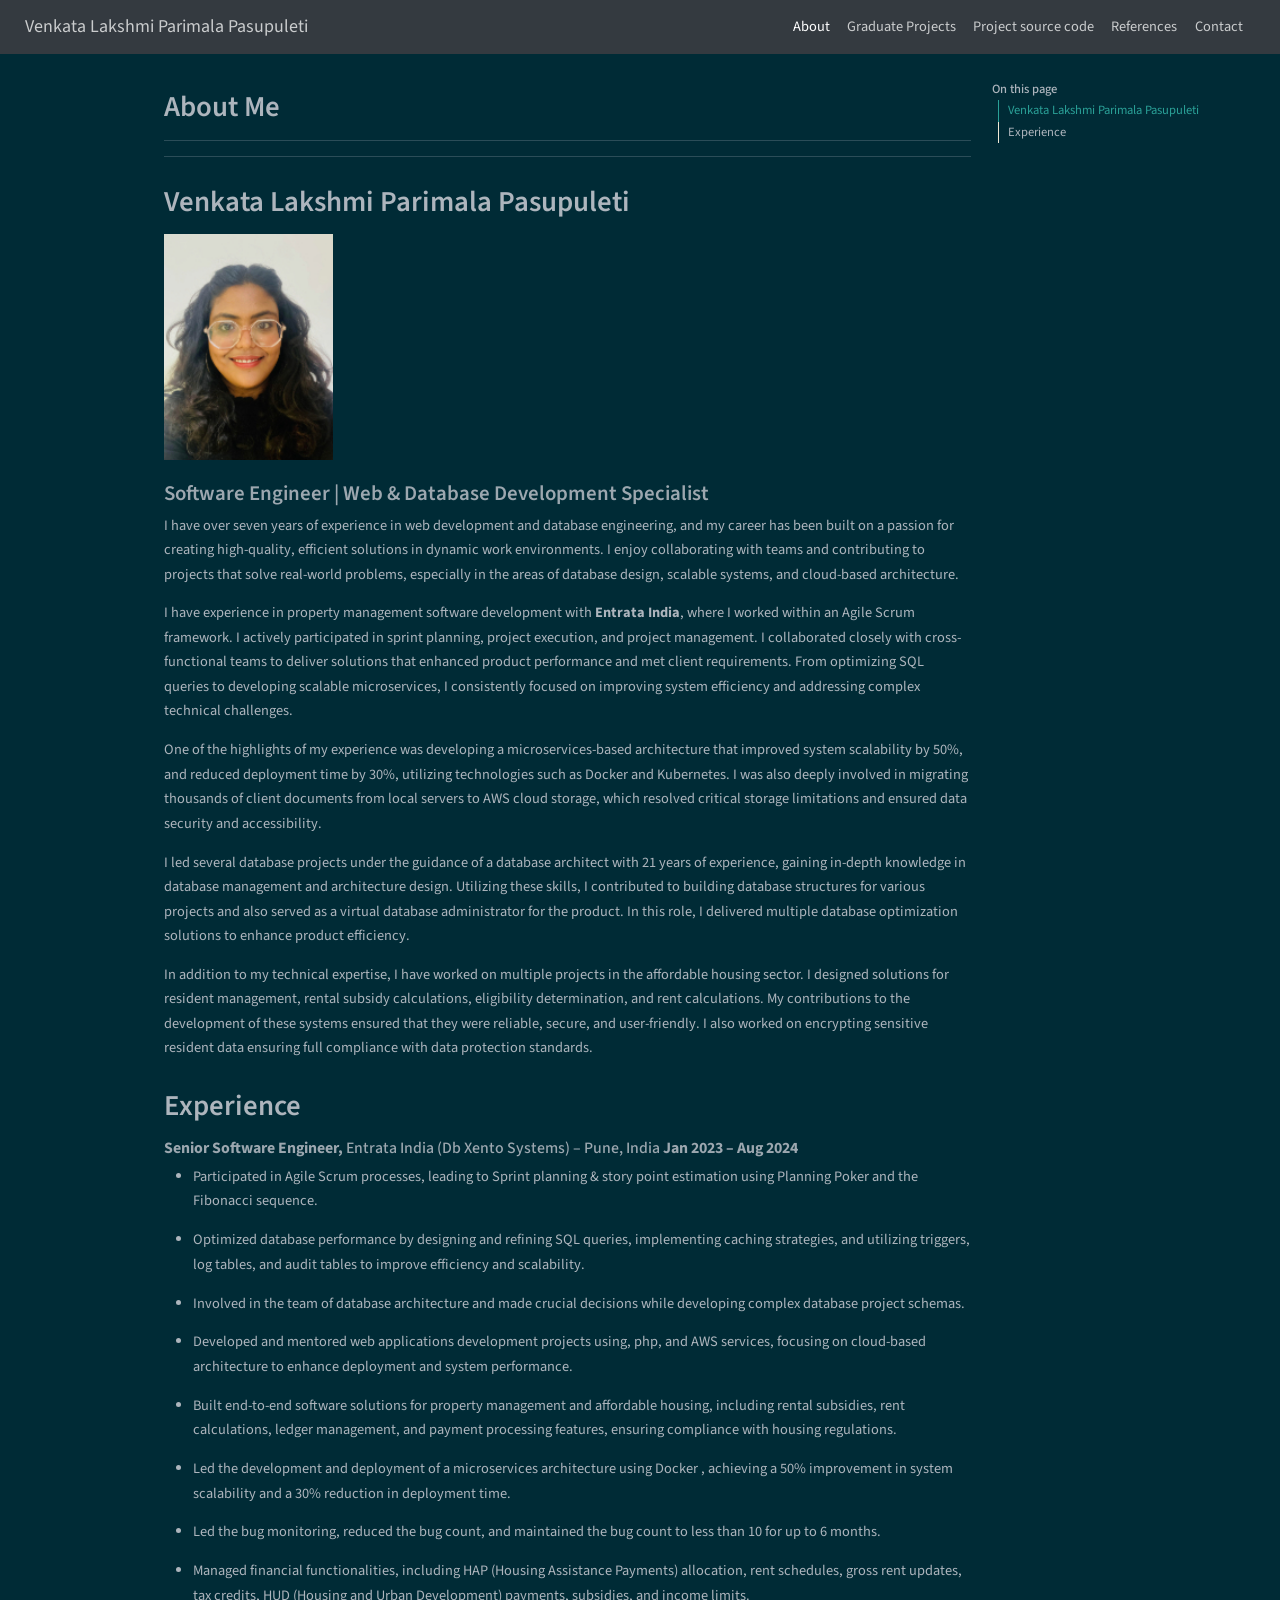
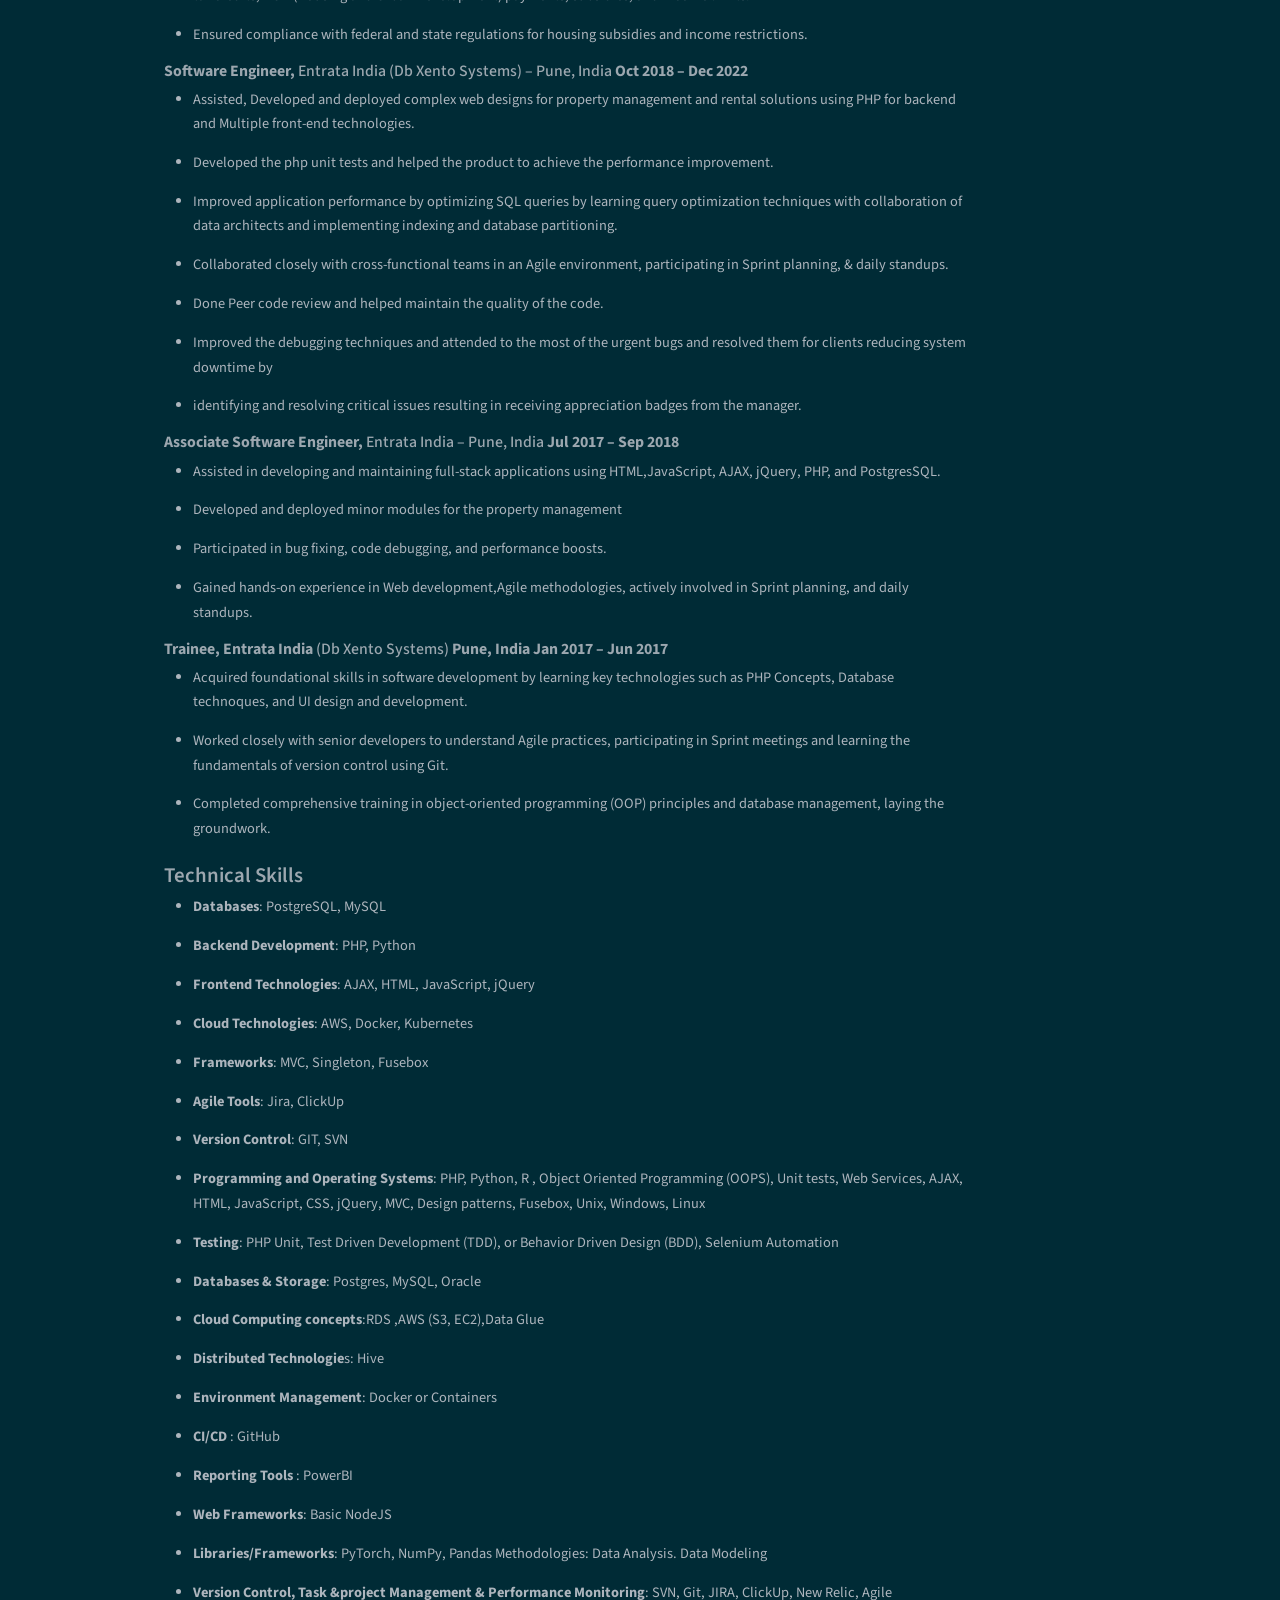
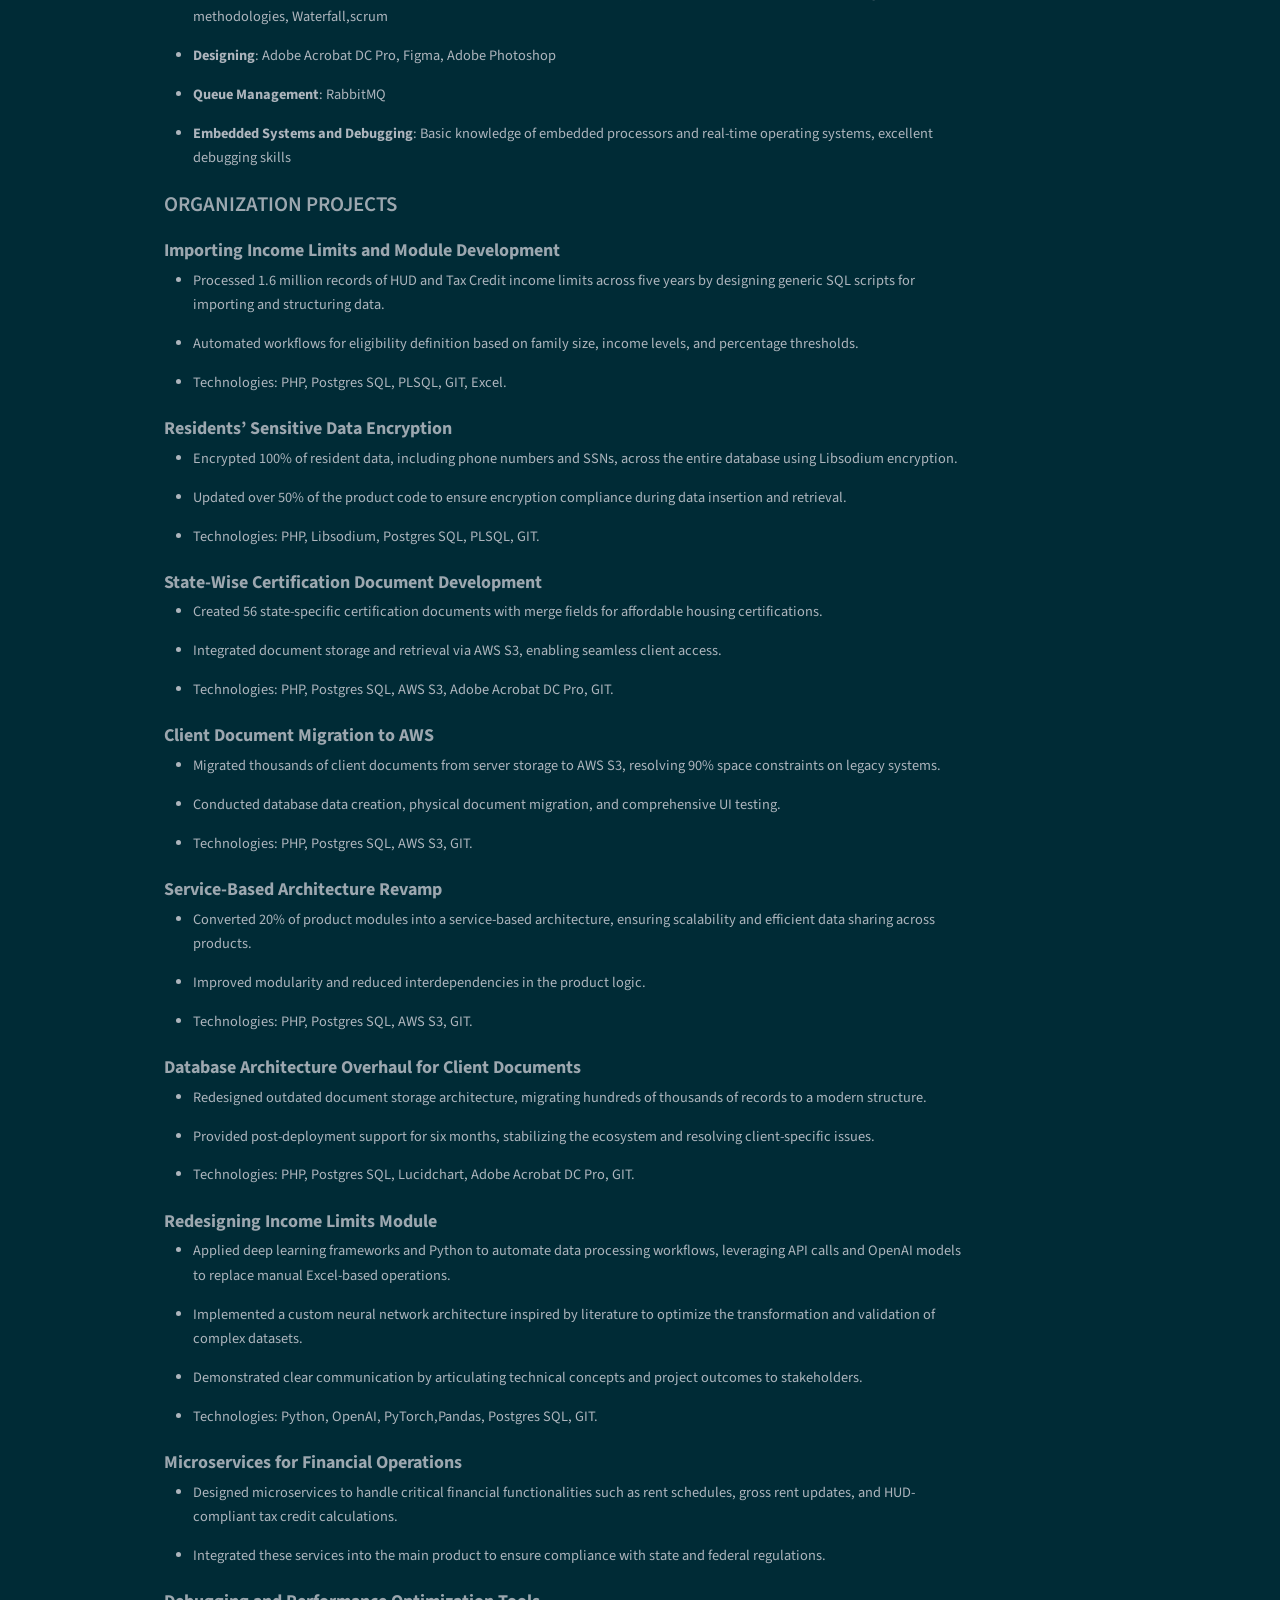
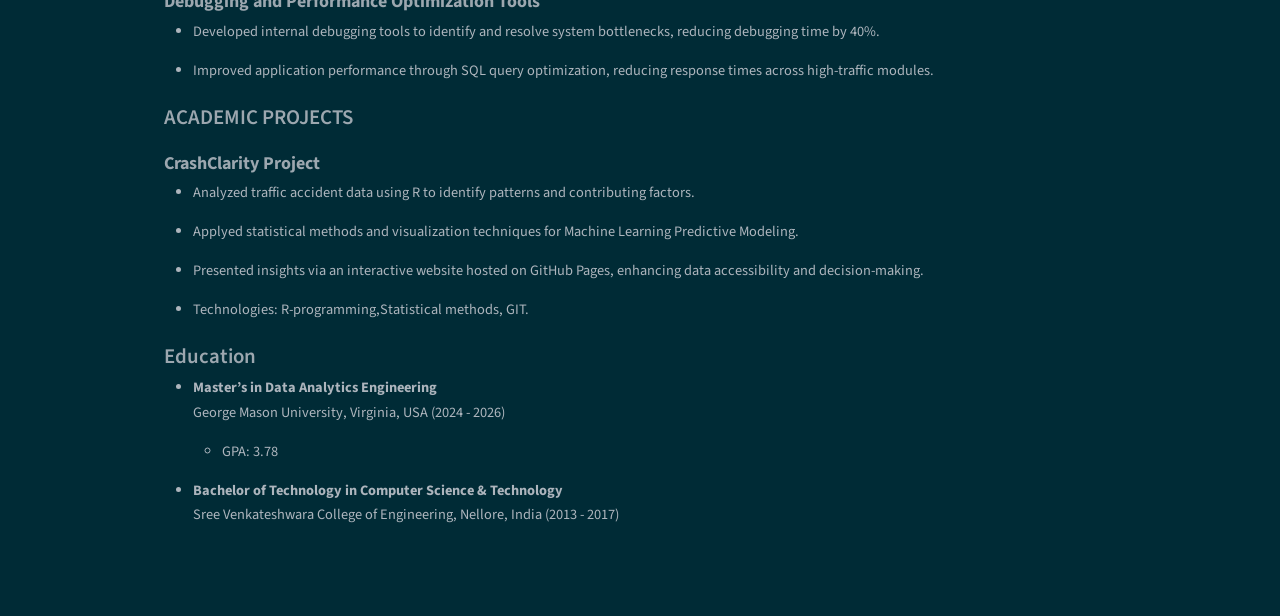
==== docs/about.html @ 84327d45 "portfolio" ====
<!DOCTYPE html>
<html xmlns="http://www.w3.org/1999/xhtml" lang="en" xml:lang="en"><head>

<meta charset="utf-8">
<meta name="generator" content="quarto-1.4.555">

<meta name="viewport" content="width=device-width, initial-scale=1.0, user-scalable=yes">


<title>Venkata Lakshmi Parimala Pasupuleti - About Me</title>
<style>
code{white-space: pre-wrap;}
span.smallcaps{font-variant: small-caps;}
div.columns{display: flex; gap: min(4vw, 1.5em);}
div.column{flex: auto; overflow-x: auto;}
div.hanging-indent{margin-left: 1.5em; text-indent: -1.5em;}
ul.task-list{list-style: none;}
ul.task-list li input[type="checkbox"] {
  width: 0.8em;
  margin: 0 0.8em 0.2em -1em; /* quarto-specific, see https://github.com/quarto-dev/quarto-cli/issues/4556 */ 
  vertical-align: middle;
}
</style>


<script src="site_libs/quarto-nav/quarto-nav.js"></script>
<script src="site_libs/quarto-nav/headroom.min.js"></script>
<script src="site_libs/clipboard/clipboard.min.js"></script>
<script src="site_libs/quarto-search/autocomplete.umd.js"></script>
<script src="site_libs/quarto-search/fuse.min.js"></script>
<script src="site_libs/quarto-search/quarto-search.js"></script>
<meta name="quarto:offset" content="./">
<script src="site_libs/quarto-html/quarto.js"></script>
<script src="site_libs/quarto-html/popper.min.js"></script>
<script src="site_libs/quarto-html/tippy.umd.min.js"></script>
<script src="site_libs/quarto-html/anchor.min.js"></script>
<link href="site_libs/quarto-html/tippy.css" rel="stylesheet">
<link href="site_libs/quarto-html/quarto-syntax-highlighting-dark.css" rel="stylesheet" id="quarto-text-highlighting-styles">
<script src="site_libs/bootstrap/bootstrap.min.js"></script>
<link href="site_libs/bootstrap/bootstrap-icons.css" rel="stylesheet">
<link href="site_libs/bootstrap/bootstrap.min.css" rel="stylesheet" id="quarto-bootstrap" data-mode="dark">
<script id="quarto-search-options" type="application/json">{
  "location": "navbar",
  "copy-button": false,
  "collapse-after": 3,
  "panel-placement": "end",
  "type": "overlay",
  "limit": 50,
  "keyboard-shortcut": [
    "f",
    "/",
    "s"
  ],
  "show-item-context": false,
  "language": {
    "search-no-results-text": "No results",
    "search-matching-documents-text": "matching documents",
    "search-copy-link-title": "Copy link to search",
    "search-hide-matches-text": "Hide additional matches",
    "search-more-match-text": "more match in this document",
    "search-more-matches-text": "more matches in this document",
    "search-clear-button-title": "Clear",
    "search-text-placeholder": "",
    "search-detached-cancel-button-title": "Cancel",
    "search-submit-button-title": "Submit",
    "search-label": "Search"
  }
}</script>


</head>

<body class="nav-fixed">

<div id="quarto-search-results"></div>
  <header id="quarto-header" class="headroom fixed-top">
    <nav class="navbar navbar-expand-lg " data-bs-theme="dark">
      <div class="navbar-container container-fluid">
      <div class="navbar-brand-container mx-auto">
    <a class="navbar-brand" href="./index.html">
    <span class="navbar-title">Venkata Lakshmi Parimala Pasupuleti</span>
    </a>
  </div>
            <div id="quarto-search" class="" title="Search"></div>
          <button class="navbar-toggler" type="button" data-bs-toggle="collapse" data-bs-target="#navbarCollapse" aria-controls="navbarCollapse" aria-expanded="false" aria-label="Toggle navigation" onclick="if (window.quartoToggleHeadroom) { window.quartoToggleHeadroom(); }">
  <span class="navbar-toggler-icon"></span>
</button>
          <div class="collapse navbar-collapse" id="navbarCollapse">
            <ul class="navbar-nav navbar-nav-scroll ms-auto">
  <li class="nav-item">
    <a class="nav-link active" href="./about.html" aria-current="page"> 
<span class="menu-text">About</span></a>
  </li>  
  <li class="nav-item">
    <a class="nav-link" href="./project_details.html"> 
<span class="menu-text">Graduate Projects</span></a>
  </li>  
  <li class="nav-item">
    <a class="nav-link" href="./project_source_code.html"> 
<span class="menu-text">Project source code</span></a>
  </li>  
  <li class="nav-item">
    <a class="nav-link" href="./References.html"> 
<span class="menu-text">References</span></a>
  </li>  
  <li class="nav-item">
    <a class="nav-link" href="./contact.html"> 
<span class="menu-text">Contact</span></a>
  </li>  
</ul>
          </div> <!-- /navcollapse -->
          <div class="quarto-navbar-tools">
</div>
      </div> <!-- /container-fluid -->
    </nav>
</header>
<!-- content -->
<div id="quarto-content" class="quarto-container page-columns page-rows-contents page-layout-article page-navbar">
<!-- sidebar -->
<!-- margin-sidebar -->
    <div id="quarto-margin-sidebar" class="sidebar margin-sidebar">
        <nav id="TOC" role="doc-toc" class="toc-active">
    <h2 id="toc-title">On this page</h2>
   
  <ul>
  <li><a href="#venkata-lakshmi-parimala-pasupuleti" id="toc-venkata-lakshmi-parimala-pasupuleti" class="nav-link active" data-scroll-target="#venkata-lakshmi-parimala-pasupuleti">Venkata Lakshmi Parimala Pasupuleti</a>
  <ul class="collapse">
  <li><a href="#software-engineer-web-database-development-specialist" id="toc-software-engineer-web-database-development-specialist" class="nav-link" data-scroll-target="#software-engineer-web-database-development-specialist">Software Engineer | Web &amp; Database Development Specialist</a></li>
  </ul></li>
  <li><a href="#experience" id="toc-experience" class="nav-link" data-scroll-target="#experience">Experience</a>
  <ul class="collapse">
  <li><a href="#technical-skills" id="toc-technical-skills" class="nav-link" data-scroll-target="#technical-skills">Technical Skills</a></li>
  <li><a href="#organization-projects" id="toc-organization-projects" class="nav-link" data-scroll-target="#organization-projects">ORGANIZATION PROJECTS</a></li>
  <li><a href="#academic-projects" id="toc-academic-projects" class="nav-link" data-scroll-target="#academic-projects">ACADEMIC PROJECTS</a></li>
  <li><a href="#education" id="toc-education" class="nav-link" data-scroll-target="#education">Education</a></li>
  </ul></li>
  </ul>
</nav>
    </div>
<!-- main -->
<main class="content" id="quarto-document-content">

<header id="title-block-header" class="quarto-title-block default">
<div class="quarto-title">
<h1 class="title">About Me</h1>
</div>



<div class="quarto-title-meta">

    
  
    
  </div>
  


</header>


<hr>
<hr>
<section id="venkata-lakshmi-parimala-pasupuleti" class="level1">
<h1>Venkata Lakshmi Parimala Pasupuleti</h1>
<p><img src="myimage.jpg" class="img-fluid" width="169"></p>
<section id="software-engineer-web-database-development-specialist" class="level3">
<h3 class="anchored" data-anchor-id="software-engineer-web-database-development-specialist">Software Engineer | Web &amp; Database Development Specialist</h3>
<p>I have over seven years of experience in web development and database engineering, and my career has been built on a passion for creating high-quality, efficient solutions in dynamic work environments. I enjoy collaborating with teams and contributing to projects that solve real-world problems, especially in the areas of database design, scalable systems, and cloud-based architecture.</p>
<p>I have experience in property management software development with <strong>Entrata India</strong>, where I worked within an Agile Scrum framework. I actively participated in sprint planning, project execution, and project management. I collaborated closely with cross-functional teams to deliver solutions that enhanced product performance and met client requirements. From optimizing SQL queries to developing scalable microservices, I consistently focused on improving system efficiency and addressing complex technical challenges.</p>
<p>One of the highlights of my experience was developing a microservices-based architecture that improved system scalability by 50%, and reduced deployment time by 30%, utilizing technologies such as Docker and Kubernetes. I was also deeply involved in migrating thousands of client documents from local servers to AWS cloud storage, which resolved critical storage limitations and ensured data security and accessibility.</p>
<p>I led several database projects under the guidance of a database architect with 21 years of experience, gaining in-depth knowledge in database management and architecture design. Utilizing these skills, I contributed to building database structures for various projects and also served as a virtual database administrator for the product. In this role, I delivered multiple database optimization solutions to enhance product efficiency.</p>
<p>In addition to my technical expertise, I have worked on multiple projects in the affordable housing sector. I designed solutions for resident management, rental subsidy calculations, eligibility determination, and rent calculations. My contributions to the development of these systems ensured that they were reliable, secure, and user-friendly. I also worked on encrypting sensitive resident data ensuring full compliance with data protection standards.</p>
</section>
</section>
<section id="experience" class="level1">
<h1>Experience</h1>
<section id="senior-software-engineer-entrata-india-db-xento-systems-pune-india-jan-2023-aug-2024" class="level5">
<h5 class="anchored" data-anchor-id="senior-software-engineer-entrata-india-db-xento-systems-pune-india-jan-2023-aug-2024"><strong>Senior Software Engineer,</strong> Entrata India (Db Xento Systems) – Pune, India <strong>Jan 2023 – Aug 2024</strong></h5>
<ul>
<li><p>Participated in Agile Scrum processes, leading to Sprint planning &amp; story point estimation using Planning Poker and the Fibonacci sequence.</p></li>
<li><p>Optimized database performance by designing and refining SQL queries, implementing caching strategies, and utilizing triggers, log tables, and audit tables to improve efficiency and scalability.</p></li>
<li><p>Involved in the team of database architecture and made crucial decisions while developing complex database project schemas.</p></li>
<li><p>Developed and mentored web applications development projects using, php, and AWS services, focusing on cloud-based architecture to enhance deployment and system performance.</p></li>
<li><p>Built end-to-end software solutions for property management and affordable housing, including rental subsidies, rent calculations, ledger management, and payment processing features, ensuring compliance with housing regulations.</p></li>
<li><p>Led the development and deployment of a microservices architecture using Docker , achieving a 50% improvement in system scalability and a 30% reduction in deployment time.</p></li>
<li><p>Led the bug monitoring, reduced the bug count, and maintained the bug count to less than 10 for up to 6 months.</p></li>
<li><p>Managed financial functionalities, including HAP (Housing Assistance Payments) allocation, rent schedules, gross rent updates, tax credits, HUD (Housing and Urban Development) payments, subsidies, and income limits.</p></li>
<li><p>Ensured compliance with federal and state regulations for housing subsidies and income restrictions.</p></li>
</ul>
</section>
<section id="software-engineer-entrata-india-db-xento-systems-pune-india-oct-2018-dec-2022" class="level5">
<h5 class="anchored" data-anchor-id="software-engineer-entrata-india-db-xento-systems-pune-india-oct-2018-dec-2022"><strong>Software Engineer,</strong> Entrata India (Db Xento Systems) – Pune, India <strong>Oct 2018 – Dec 2022</strong></h5>
<ul>
<li><p>Assisted, Developed and deployed complex web designs for property management and rental solutions using PHP for backend and Multiple front-end technologies.</p></li>
<li><p>Developed the php unit tests and helped the product to achieve the performance improvement.</p></li>
<li><p>Improved application performance by optimizing SQL queries by learning query optimization techniques with collaboration of data architects and implementing indexing and database partitioning.</p></li>
<li><p>Collaborated closely with cross-functional teams in an Agile environment, participating in Sprint planning, &amp; daily standups.</p></li>
<li><p>Done Peer code review and helped maintain the quality of the code.</p></li>
<li><p>Improved the debugging techniques and attended to the most of the urgent bugs and resolved them for clients reducing system downtime by</p></li>
<li><p>identifying and resolving critical issues resulting in receiving appreciation badges from the manager.</p></li>
</ul>
</section>
<section id="associate-software-engineer-entrata-india-pune-india-jul-2017-sep-2018" class="level5">
<h5 class="anchored" data-anchor-id="associate-software-engineer-entrata-india-pune-india-jul-2017-sep-2018"><strong>Associate Software Engineer,</strong> Entrata India – Pune, India <strong>Jul 2017 – Sep 2018</strong></h5>
<ul>
<li><p>Assisted in developing and maintaining full-stack applications using HTML,JavaScript, AJAX, jQuery, PHP, and PostgresSQL.</p></li>
<li><p>Developed and deployed minor modules for the property management</p></li>
<li><p>Participated in bug fixing, code debugging, and performance boosts.</p></li>
<li><p>Gained hands-on experience in Web development,Agile methodologies, actively involved in Sprint planning, and daily standups.</p></li>
</ul>
</section>
<section id="trainee-entrata-india-db-xento-systems-pune-india-jan-2017-jun-2017" class="level5">
<h5 class="anchored" data-anchor-id="trainee-entrata-india-db-xento-systems-pune-india-jan-2017-jun-2017"><strong>Trainee, Entrata India</strong> (Db Xento Systems) <strong>Pune, India Jan 2017 – Jun 2017</strong></h5>
<ul>
<li><p>Acquired foundational skills in software development by learning key technologies such as PHP Concepts, Database technoques, and UI design and development.</p></li>
<li><p>Worked closely with senior developers to understand Agile practices, participating in Sprint meetings and learning the fundamentals of version control using Git.</p></li>
<li><p>Completed comprehensive training in object-oriented programming (OOP) principles and database management, laying the groundwork.</p></li>
</ul>
</section>
<section id="technical-skills" class="level3">
<h3 class="anchored" data-anchor-id="technical-skills">Technical Skills</h3>
<ul>
<li><p><strong>Databases</strong>: PostgreSQL, MySQL<br>
</p></li>
<li><p><strong>Backend Development</strong>: PHP, Python<br>
</p></li>
<li><p><strong>Frontend Technologies</strong>: AJAX, HTML, JavaScript, jQuery<br>
</p></li>
<li><p><strong>Cloud Technologies</strong>: AWS, Docker, Kubernetes<br>
</p></li>
<li><p><strong>Frameworks</strong>: MVC, Singleton, Fusebox<br>
</p></li>
<li><p><strong>Agile Tools</strong>: Jira, ClickUp<br>
</p></li>
<li><p><strong>Version Control</strong>: GIT, SVN</p></li>
<li><p><strong>Programming and Operating Systems</strong>: PHP, Python, R , Object Oriented Programming (OOPS), Unit tests, Web Services, AJAX, HTML, JavaScript, CSS, jQuery, MVC, Design patterns, Fusebox, Unix, Windows, Linux<br>
</p></li>
<li><p><strong>Testing</strong>: PHP Unit, Test Driven Development (TDD), or Behavior Driven Design (BDD), Selenium Automation</p></li>
<li><p><strong>Databases &amp; Storage</strong>: Postgres, MySQL, Oracle<br>
</p></li>
<li><p><strong>Cloud Computing concepts</strong>:RDS ,AWS (S3, EC2),Data Glue<br>
</p></li>
<li><p><strong>Distributed Technologie</strong>s: Hive<br>
</p></li>
<li><p><strong>Environment Management</strong>: Docker or Containers<br>
</p></li>
<li><p><strong>CI/CD</strong> : GitHub<br>
</p></li>
<li><p><strong>Reporting Tools</strong> : PowerBI<br>
</p></li>
<li><p><strong>Web Frameworks</strong>: Basic NodeJS<br>
</p></li>
<li><p><strong>Libraries/Frameworks</strong>: PyTorch, NumPy, Pandas Methodologies: Data Analysis. Data Modeling<br>
</p></li>
<li><p><strong>Version Control, Task &amp;project Management &amp; Performance Monitoring</strong>: SVN, Git, JIRA, ClickUp, New Relic, Agile methodologies, Waterfall,scrum</p></li>
<li><p><strong>Designing</strong>: Adobe Acrobat DC Pro, Figma, Adobe Photoshop<br>
</p></li>
<li><p><strong>Queue Management</strong>: RabbitMQ&nbsp;<br>
</p></li>
<li><p><strong>Embedded Systems and Debugging</strong>: Basic knowledge of embedded processors and real-time operating systems, excellent debugging skills&nbsp;</p></li>
</ul>
</section>
<section id="organization-projects" class="level3">
<h3 class="anchored" data-anchor-id="organization-projects">ORGANIZATION PROJECTS</h3>
<section id="importing-income-limits-and-module-development" class="level4">
<h4 class="anchored" data-anchor-id="importing-income-limits-and-module-development"><strong>Importing Income Limits and Module Development</strong></h4>
<ul>
<li><p>Processed 1.6 million records of HUD and Tax Credit income limits across five years by designing generic SQL scripts for importing and structuring data.</p></li>
<li><p>Automated workflows for eligibility definition based on family size, income levels, and percentage thresholds.</p></li>
<li><p>Technologies: PHP, Postgres SQL, PLSQL, GIT, Excel.</p></li>
</ul>
</section>
<section id="residents-sensitive-data-encryption" class="level4">
<h4 class="anchored" data-anchor-id="residents-sensitive-data-encryption"><strong>Residents’ Sensitive Data Encryption</strong></h4>
<ul>
<li><p>Encrypted 100% of resident data, including phone numbers and SSNs, across the entire database using Libsodium encryption.</p></li>
<li><p>Updated over 50% of the product code to ensure encryption compliance during data insertion and retrieval.</p></li>
<li><p>Technologies: PHP, Libsodium, Postgres SQL, PLSQL, GIT.</p></li>
</ul>
</section>
<section id="state-wise-certification-document-development" class="level4">
<h4 class="anchored" data-anchor-id="state-wise-certification-document-development"><strong>State-Wise Certification Document Development</strong></h4>
<ul>
<li><p>Created 56 state-specific certification documents with merge fields for affordable housing certifications.</p></li>
<li><p>Integrated document storage and retrieval via AWS S3, enabling seamless client access.</p></li>
<li><p>Technologies: PHP, Postgres SQL, AWS S3, Adobe Acrobat DC Pro, GIT.</p></li>
</ul>
</section>
<section id="client-document-migration-to-aws" class="level4">
<h4 class="anchored" data-anchor-id="client-document-migration-to-aws"><strong>Client Document Migration to AWS</strong></h4>
<ul>
<li><p>Migrated thousands of client documents from server storage to AWS S3, resolving 90% space constraints on legacy systems.</p></li>
<li><p>Conducted database data creation, physical document migration, and comprehensive UI testing.</p></li>
<li><p>Technologies: PHP, Postgres SQL, AWS S3, GIT.</p></li>
</ul>
</section>
<section id="service-based-architecture-revamp" class="level4">
<h4 class="anchored" data-anchor-id="service-based-architecture-revamp"><strong>Service-Based Architecture Revamp</strong></h4>
<ul>
<li><p>Converted 20% of product modules into a service-based architecture, ensuring scalability and efficient data sharing across products.</p></li>
<li><p>Improved modularity and reduced interdependencies in the product logic.</p></li>
<li><p>Technologies: PHP, Postgres SQL, AWS S3, GIT.</p></li>
</ul>
</section>
<section id="database-architecture-overhaul-for-client-documents" class="level4">
<h4 class="anchored" data-anchor-id="database-architecture-overhaul-for-client-documents"><strong>Database Architecture Overhaul for Client Documents</strong></h4>
<ul>
<li><p>Redesigned outdated document storage architecture, migrating hundreds of thousands of records to a modern structure.</p></li>
<li><p>Provided post-deployment support for six months, stabilizing the ecosystem and resolving client-specific issues.</p></li>
<li><p>Technologies: PHP, Postgres SQL, Lucidchart, Adobe Acrobat DC Pro, GIT.</p></li>
</ul>
</section>
<section id="redesigning-income-limits-module" class="level4">
<h4 class="anchored" data-anchor-id="redesigning-income-limits-module"><strong>Redesigning Income Limits Module</strong></h4>
<ul>
<li><p>Applied deep learning frameworks and Python to automate data processing workflows, leveraging API calls and OpenAI models to replace manual Excel-based operations.</p></li>
<li><p>Implemented a custom neural network architecture inspired by literature to optimize the transformation and validation of complex datasets.</p></li>
<li><p>Demonstrated clear communication by articulating technical concepts and project outcomes to stakeholders.&nbsp;</p></li>
<li><p>Technologies: Python, OpenAI, PyTorch,Pandas, Postgres SQL, GIT.</p></li>
</ul>
</section>
<section id="microservices-for-financial-operations" class="level4">
<h4 class="anchored" data-anchor-id="microservices-for-financial-operations"><strong>Microservices for Financial Operations</strong></h4>
<ul>
<li><p>Designed microservices to handle critical financial functionalities such as rent schedules, gross rent updates, and HUD-compliant tax credit calculations.</p></li>
<li><p>Integrated these services into the main product to ensure compliance with state and federal regulations.</p></li>
</ul>
</section>
<section id="debugging-and-performance-optimization-tools" class="level4">
<h4 class="anchored" data-anchor-id="debugging-and-performance-optimization-tools"><strong>Debugging and Performance Optimization Tools</strong></h4>
<ul>
<li><p>Developed internal debugging tools to identify and resolve system bottlenecks, reducing debugging time by 40%.</p></li>
<li><p>Improved application performance through SQL query optimization, reducing response times across high-traffic modules.</p></li>
</ul>
</section>
</section>
<section id="academic-projects" class="level3">
<h3 class="anchored" data-anchor-id="academic-projects">ACADEMIC PROJECTS</h3>
<section id="crashclarity-project" class="level4">
<h4 class="anchored" data-anchor-id="crashclarity-project"><strong>CrashClarity Project</strong></h4>
<ul>
<li><p>Analyzed traffic accident data using R to identify patterns and contributing factors.</p></li>
<li><p>Applyed statistical methods and visualization techniques for Machine Learning Predictive Modeling.</p></li>
<li><p>Presented insights via an interactive website hosted on GitHub Pages, enhancing data accessibility and decision-making.</p></li>
<li><p>Technologies: R-programming,Statistical methods, GIT.</p></li>
</ul>
</section>
</section>
<section id="education" class="level3">
<h3 class="anchored" data-anchor-id="education">Education</h3>
<ul>
<li><p><strong>Master’s in Data Analytics Engineering</strong><br>
George Mason University, Virginia, USA (2024 - 2026)</p>
<ul>
<li>GPA: 3.78</li>
</ul></li>
<li><p><strong>Bachelor of Technology in Computer Science &amp; Technology</strong><br>
Sree Venkateshwara College of Engineering, Nellore, India (2013 - 2017)</p></li>
</ul>


</section>
</section>

</main> <!-- /main -->
<script id="quarto-html-after-body" type="application/javascript">
window.document.addEventListener("DOMContentLoaded", function (event) {
  const toggleBodyColorMode = (bsSheetEl) => {
    const mode = bsSheetEl.getAttribute("data-mode");
    const bodyEl = window.document.querySelector("body");
    if (mode === "dark") {
      bodyEl.classList.add("quarto-dark");
      bodyEl.classList.remove("quarto-light");
    } else {
      bodyEl.classList.add("quarto-light");
      bodyEl.classList.remove("quarto-dark");
    }
  }
  const toggleBodyColorPrimary = () => {
    const bsSheetEl = window.document.querySelector("link#quarto-bootstrap");
    if (bsSheetEl) {
      toggleBodyColorMode(bsSheetEl);
    }
  }
  toggleBodyColorPrimary();  
  const icon = "";
  const anchorJS = new window.AnchorJS();
  anchorJS.options = {
    placement: 'right',
    icon: icon
  };
  anchorJS.add('.anchored');
  const isCodeAnnotation = (el) => {
    for (const clz of el.classList) {
      if (clz.startsWith('code-annotation-')) {                     
        return true;
      }
    }
    return false;
  }
  const clipboard = new window.ClipboardJS('.code-copy-button', {
    text: function(trigger) {
      const codeEl = trigger.previousElementSibling.cloneNode(true);
      for (const childEl of codeEl.children) {
        if (isCodeAnnotation(childEl)) {
          childEl.remove();
        }
      }
      return codeEl.innerText;
    }
  });
  clipboard.on('success', function(e) {
    // button target
    const button = e.trigger;
    // don't keep focus
    button.blur();
    // flash "checked"
    button.classList.add('code-copy-button-checked');
    var currentTitle = button.getAttribute("title");
    button.setAttribute("title", "Copied!");
    let tooltip;
    if (window.bootstrap) {
      button.setAttribute("data-bs-toggle", "tooltip");
      button.setAttribute("data-bs-placement", "left");
      button.setAttribute("data-bs-title", "Copied!");
      tooltip = new bootstrap.Tooltip(button, 
        { trigger: "manual", 
          customClass: "code-copy-button-tooltip",
          offset: [0, -8]});
      tooltip.show();    
    }
    setTimeout(function() {
      if (tooltip) {
        tooltip.hide();
        button.removeAttribute("data-bs-title");
        button.removeAttribute("data-bs-toggle");
        button.removeAttribute("data-bs-placement");
      }
      button.setAttribute("title", currentTitle);
      button.classList.remove('code-copy-button-checked');
    }, 1000);
    // clear code selection
    e.clearSelection();
  });
    var localhostRegex = new RegExp(/^(?:http|https):\/\/localhost\:?[0-9]*\//);
    var mailtoRegex = new RegExp(/^mailto:/);
      var filterRegex = new RegExp('/' + window.location.host + '/');
    var isInternal = (href) => {
        return filterRegex.test(href) || localhostRegex.test(href) || mailtoRegex.test(href);
    }
    // Inspect non-navigation links and adorn them if external
 	var links = window.document.querySelectorAll('a[href]:not(.nav-link):not(.navbar-brand):not(.toc-action):not(.sidebar-link):not(.sidebar-item-toggle):not(.pagination-link):not(.no-external):not([aria-hidden]):not(.dropdown-item):not(.quarto-navigation-tool)');
    for (var i=0; i<links.length; i++) {
      const link = links[i];
      if (!isInternal(link.href)) {
        // undo the damage that might have been done by quarto-nav.js in the case of
        // links that we want to consider external
        if (link.dataset.originalHref !== undefined) {
          link.href = link.dataset.originalHref;
        }
      }
    }
  function tippyHover(el, contentFn, onTriggerFn, onUntriggerFn) {
    const config = {
      allowHTML: true,
      maxWidth: 500,
      delay: 100,
      arrow: false,
      appendTo: function(el) {
          return el.parentElement;
      },
      interactive: true,
      interactiveBorder: 10,
      theme: 'quarto',
      placement: 'bottom-start',
    };
    if (contentFn) {
      config.content = contentFn;
    }
    if (onTriggerFn) {
      config.onTrigger = onTriggerFn;
    }
    if (onUntriggerFn) {
      config.onUntrigger = onUntriggerFn;
    }
    window.tippy(el, config); 
  }
  const noterefs = window.document.querySelectorAll('a[role="doc-noteref"]');
  for (var i=0; i<noterefs.length; i++) {
    const ref = noterefs[i];
    tippyHover(ref, function() {
      // use id or data attribute instead here
      let href = ref.getAttribute('data-footnote-href') || ref.getAttribute('href');
      try { href = new URL(href).hash; } catch {}
      const id = href.replace(/^#\/?/, "");
      const note = window.document.getElementById(id);
      if (note) {
        return note.innerHTML;
      } else {
        return "";
      }
    });
  }
  const xrefs = window.document.querySelectorAll('a.quarto-xref');
  const processXRef = (id, note) => {
    // Strip column container classes
    const stripColumnClz = (el) => {
      el.classList.remove("page-full", "page-columns");
      if (el.children) {
        for (const child of el.children) {
          stripColumnClz(child);
        }
      }
    }
    stripColumnClz(note)
    if (id === null || id.startsWith('sec-')) {
      // Special case sections, only their first couple elements
      const container = document.createElement("div");
      if (note.children && note.children.length > 2) {
        container.appendChild(note.children[0].cloneNode(true));
        for (let i = 1; i < note.children.length; i++) {
          const child = note.children[i];
          if (child.tagName === "P" && child.innerText === "") {
            continue;
          } else {
            container.appendChild(child.cloneNode(true));
            break;
          }
        }
        if (window.Quarto?.typesetMath) {
          window.Quarto.typesetMath(container);
        }
        return container.innerHTML
      } else {
        if (window.Quarto?.typesetMath) {
          window.Quarto.typesetMath(note);
        }
        return note.innerHTML;
      }
    } else {
      // Remove any anchor links if they are present
      const anchorLink = note.querySelector('a.anchorjs-link');
      if (anchorLink) {
        anchorLink.remove();
      }
      if (window.Quarto?.typesetMath) {
        window.Quarto.typesetMath(note);
      }
      // TODO in 1.5, we should make sure this works without a callout special case
      if (note.classList.contains("callout")) {
        return note.outerHTML;
      } else {
        return note.innerHTML;
      }
    }
  }
  for (var i=0; i<xrefs.length; i++) {
    const xref = xrefs[i];
    tippyHover(xref, undefined, function(instance) {
      instance.disable();
      let url = xref.getAttribute('href');
      let hash = undefined; 
      if (url.startsWith('#')) {
        hash = url;
      } else {
        try { hash = new URL(url).hash; } catch {}
      }
      if (hash) {
        const id = hash.replace(/^#\/?/, "");
        const note = window.document.getElementById(id);
        if (note !== null) {
          try {
            const html = processXRef(id, note.cloneNode(true));
            instance.setContent(html);
          } finally {
            instance.enable();
            instance.show();
          }
        } else {
          // See if we can fetch this
          fetch(url.split('#')[0])
          .then(res => res.text())
          .then(html => {
            const parser = new DOMParser();
            const htmlDoc = parser.parseFromString(html, "text/html");
            const note = htmlDoc.getElementById(id);
            if (note !== null) {
              const html = processXRef(id, note);
              instance.setContent(html);
            } 
          }).finally(() => {
            instance.enable();
            instance.show();
          });
        }
      } else {
        // See if we can fetch a full url (with no hash to target)
        // This is a special case and we should probably do some content thinning / targeting
        fetch(url)
        .then(res => res.text())
        .then(html => {
          const parser = new DOMParser();
          const htmlDoc = parser.parseFromString(html, "text/html");
          const note = htmlDoc.querySelector('main.content');
          if (note !== null) {
            // This should only happen for chapter cross references
            // (since there is no id in the URL)
            // remove the first header
            if (note.children.length > 0 && note.children[0].tagName === "HEADER") {
              note.children[0].remove();
            }
            const html = processXRef(null, note);
            instance.setContent(html);
          } 
        }).finally(() => {
          instance.enable();
          instance.show();
        });
      }
    }, function(instance) {
    });
  }
      let selectedAnnoteEl;
      const selectorForAnnotation = ( cell, annotation) => {
        let cellAttr = 'data-code-cell="' + cell + '"';
        let lineAttr = 'data-code-annotation="' +  annotation + '"';
        const selector = 'span[' + cellAttr + '][' + lineAttr + ']';
        return selector;
      }
      const selectCodeLines = (annoteEl) => {
        const doc = window.document;
        const targetCell = annoteEl.getAttribute("data-target-cell");
        const targetAnnotation = annoteEl.getAttribute("data-target-annotation");
        const annoteSpan = window.document.querySelector(selectorForAnnotation(targetCell, targetAnnotation));
        const lines = annoteSpan.getAttribute("data-code-lines").split(",");
        const lineIds = lines.map((line) => {
          return targetCell + "-" + line;
        })
        let top = null;
        let height = null;
        let parent = null;
        if (lineIds.length > 0) {
            //compute the position of the single el (top and bottom and make a div)
            const el = window.document.getElementById(lineIds[0]);
            top = el.offsetTop;
            height = el.offsetHeight;
            parent = el.parentElement.parentElement;
          if (lineIds.length > 1) {
            const lastEl = window.document.getElementById(lineIds[lineIds.length - 1]);
            const bottom = lastEl.offsetTop + lastEl.offsetHeight;
            height = bottom - top;
          }
          if (top !== null && height !== null && parent !== null) {
            // cook up a div (if necessary) and position it 
            let div = window.document.getElementById("code-annotation-line-highlight");
            if (div === null) {
              div = window.document.createElement("div");
              div.setAttribute("id", "code-annotation-line-highlight");
              div.style.position = 'absolute';
              parent.appendChild(div);
            }
            div.style.top = top - 2 + "px";
            div.style.height = height + 4 + "px";
            div.style.left = 0;
            let gutterDiv = window.document.getElementById("code-annotation-line-highlight-gutter");
            if (gutterDiv === null) {
              gutterDiv = window.document.createElement("div");
              gutterDiv.setAttribute("id", "code-annotation-line-highlight-gutter");
              gutterDiv.style.position = 'absolute';
              const codeCell = window.document.getElementById(targetCell);
              const gutter = codeCell.querySelector('.code-annotation-gutter');
              gutter.appendChild(gutterDiv);
            }
            gutterDiv.style.top = top - 2 + "px";
            gutterDiv.style.height = height + 4 + "px";
          }
          selectedAnnoteEl = annoteEl;
        }
      };
      const unselectCodeLines = () => {
        const elementsIds = ["code-annotation-line-highlight", "code-annotation-line-highlight-gutter"];
        elementsIds.forEach((elId) => {
          const div = window.document.getElementById(elId);
          if (div) {
            div.remove();
          }
        });
        selectedAnnoteEl = undefined;
      };
        // Handle positioning of the toggle
    window.addEventListener(
      "resize",
      throttle(() => {
        elRect = undefined;
        if (selectedAnnoteEl) {
          selectCodeLines(selectedAnnoteEl);
        }
      }, 10)
    );
    function throttle(fn, ms) {
    let throttle = false;
    let timer;
      return (...args) => {
        if(!throttle) { // first call gets through
            fn.apply(this, args);
            throttle = true;
        } else { // all the others get throttled
            if(timer) clearTimeout(timer); // cancel #2
            timer = setTimeout(() => {
              fn.apply(this, args);
              timer = throttle = false;
            }, ms);
        }
      };
    }
      // Attach click handler to the DT
      const annoteDls = window.document.querySelectorAll('dt[data-target-cell]');
      for (const annoteDlNode of annoteDls) {
        annoteDlNode.addEventListener('click', (event) => {
          const clickedEl = event.target;
          if (clickedEl !== selectedAnnoteEl) {
            unselectCodeLines();
            const activeEl = window.document.querySelector('dt[data-target-cell].code-annotation-active');
            if (activeEl) {
              activeEl.classList.remove('code-annotation-active');
            }
            selectCodeLines(clickedEl);
            clickedEl.classList.add('code-annotation-active');
          } else {
            // Unselect the line
            unselectCodeLines();
            clickedEl.classList.remove('code-annotation-active');
          }
        });
      }
  const findCites = (el) => {
    const parentEl = el.parentElement;
    if (parentEl) {
      const cites = parentEl.dataset.cites;
      if (cites) {
        return {
          el,
          cites: cites.split(' ')
        };
      } else {
        return findCites(el.parentElement)
      }
    } else {
      return undefined;
    }
  };
  var bibliorefs = window.document.querySelectorAll('a[role="doc-biblioref"]');
  for (var i=0; i<bibliorefs.length; i++) {
    const ref = bibliorefs[i];
    const citeInfo = findCites(ref);
    if (citeInfo) {
      tippyHover(citeInfo.el, function() {
        var popup = window.document.createElement('div');
        citeInfo.cites.forEach(function(cite) {
          var citeDiv = window.document.createElement('div');
          citeDiv.classList.add('hanging-indent');
          citeDiv.classList.add('csl-entry');
          var biblioDiv = window.document.getElementById('ref-' + cite);
          if (biblioDiv) {
            citeDiv.innerHTML = biblioDiv.innerHTML;
          }
          popup.appendChild(citeDiv);
        });
        return popup.innerHTML;
      });
    }
  }
});
</script>
</div> <!-- /content -->




</body></html>
---- docs/site_libs/quarto-html/tippy.css ----
.tippy-box[data-animation=fade][data-state=hidden]{opacity:0}[data-tippy-root]{max-width:calc(100vw - 10px)}.tippy-box{position:relative;background-color:#333;color:#fff;border-radius:4px;font-size:14px;line-height:1.4;white-space:normal;outline:0;transition-property:transform,visibility,opacity}.tippy-box[data-placement^=top]>.tippy-arrow{bottom:0}.tippy-box[data-placement^=top]>.tippy-arrow:before{bottom:-7px;left:0;border-width:8px 8px 0;border-top-color:initial;transform-origin:center top}.tippy-box[data-placement^=bottom]>.tippy-arrow{top:0}.tippy-box[data-placement^=bottom]>.tippy-arrow:before{top:-7px;left:0;border-width:0 8px 8px;border-bottom-color:initial;transform-origin:center bottom}.tippy-box[data-placement^=left]>.tippy-arrow{right:0}.tippy-box[data-placement^=left]>.tippy-arrow:before{border-width:8px 0 8px 8px;border-left-color:initial;right:-7px;transform-origin:center left}.tippy-box[data-placement^=right]>.tippy-arrow{left:0}.tippy-box[data-placement^=right]>.tippy-arrow:before{left:-7px;border-width:8px 8px 8px 0;border-right-color:initial;transform-origin:center right}.tippy-box[data-inertia][data-state=visible]{transition-timing-function:cubic-bezier(.54,1.5,.38,1.11)}.tippy-arrow{width:16px;height:16px;color:#333}.tippy-arrow:before{content:"";position:absolute;border-color:transparent;border-style:solid}.tippy-content{position:relative;padding:5px 9px;z-index:1}
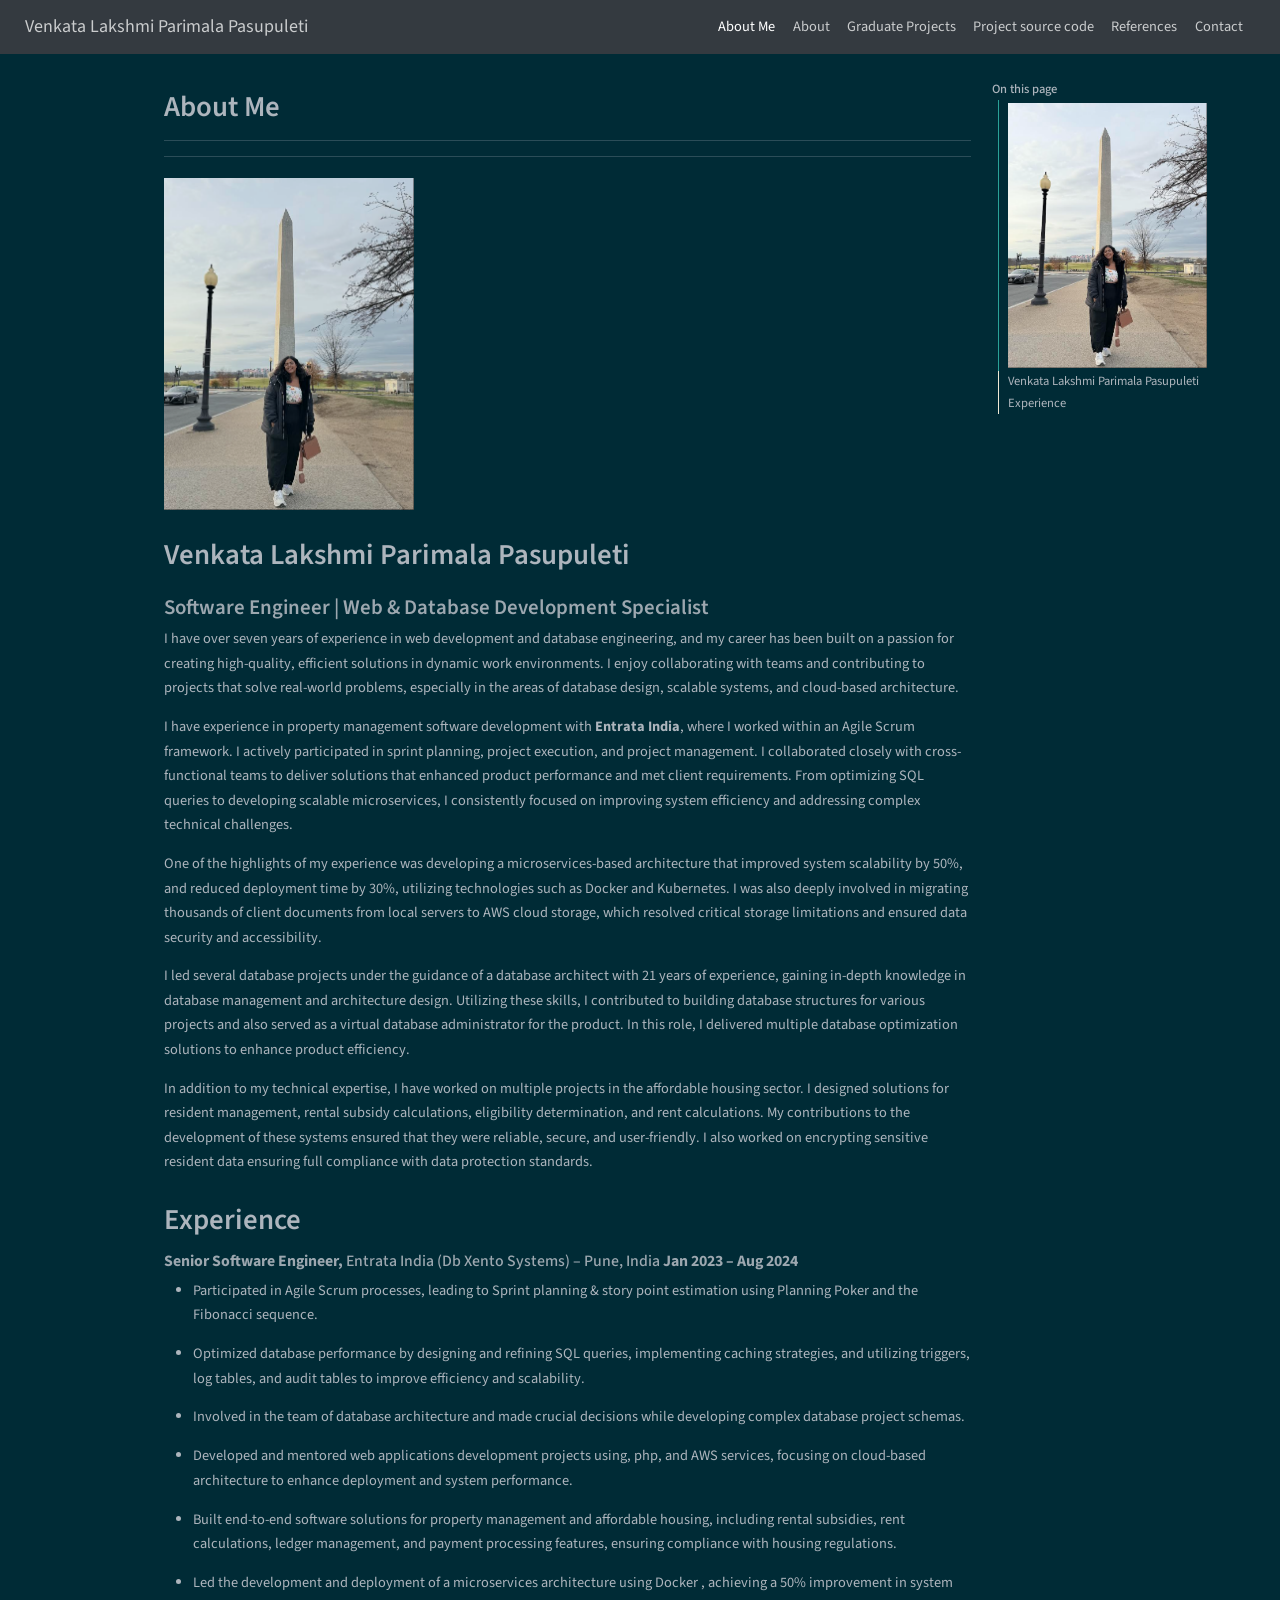
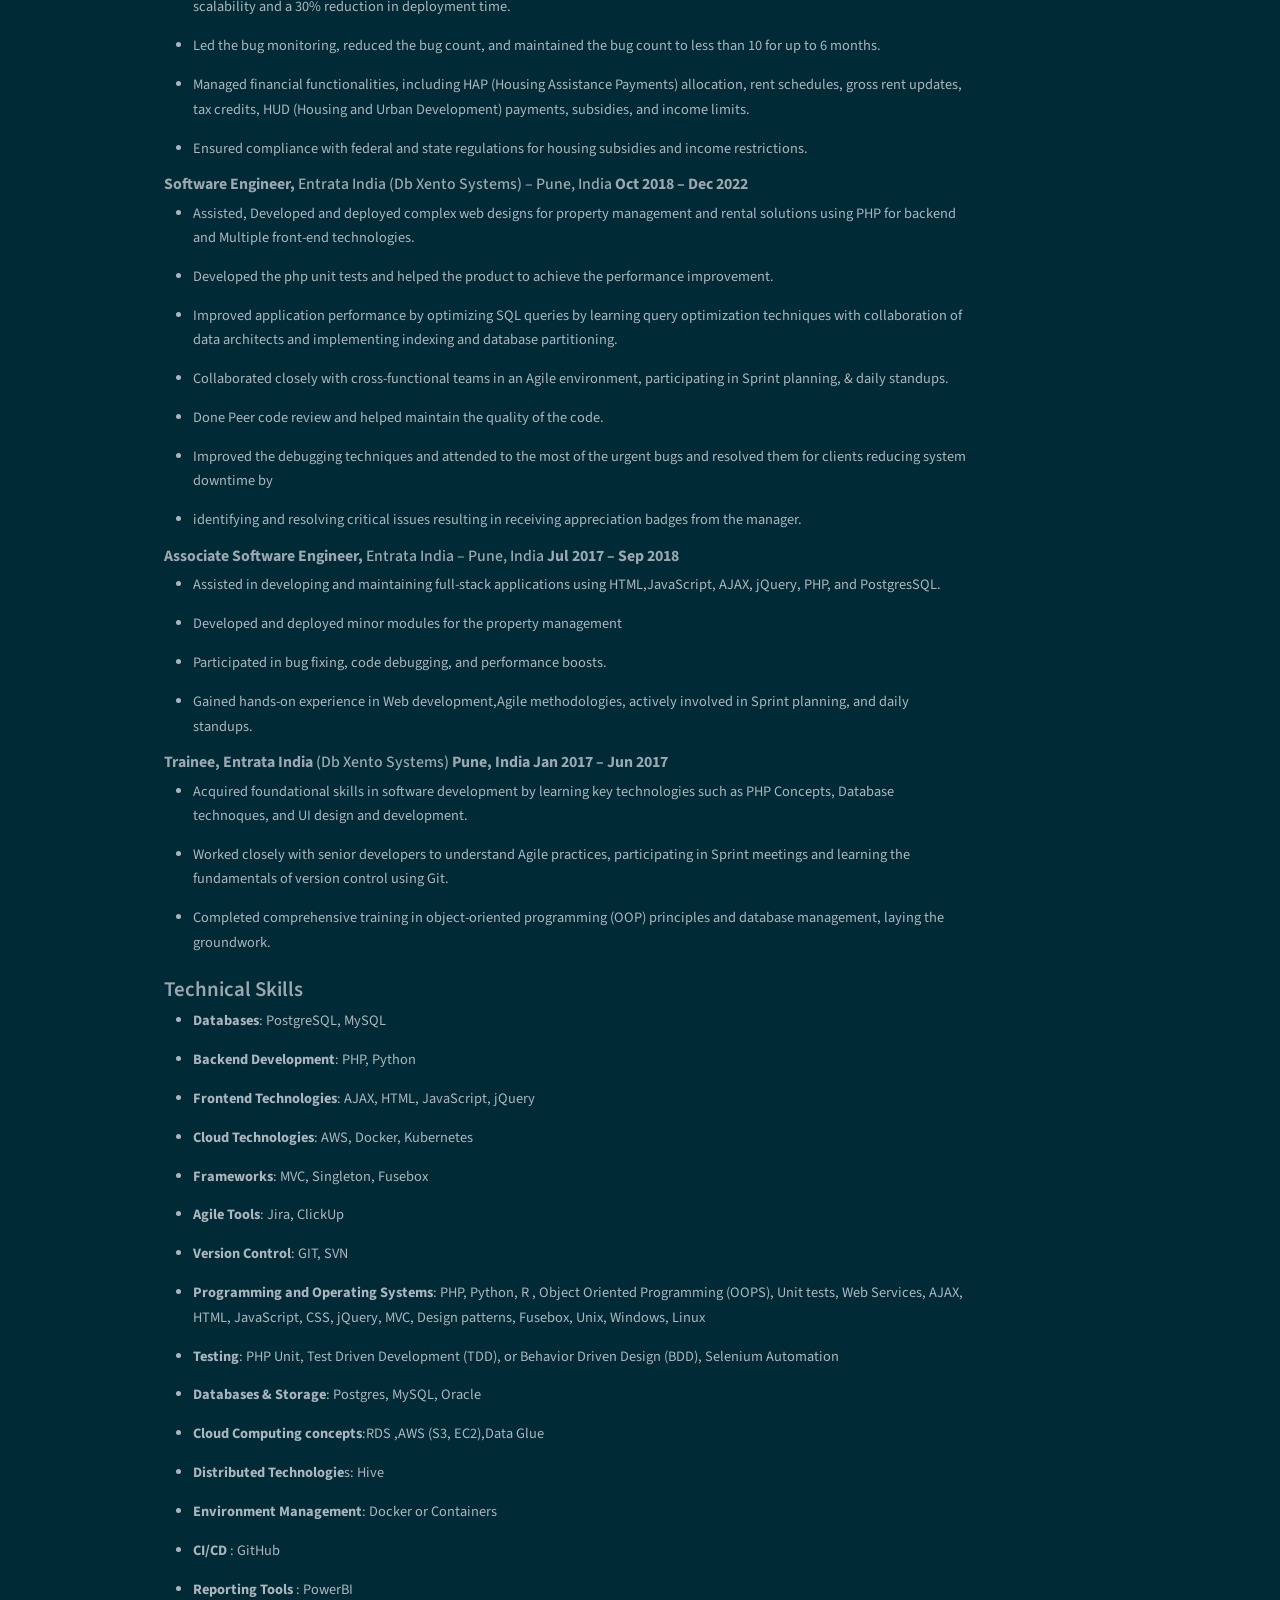
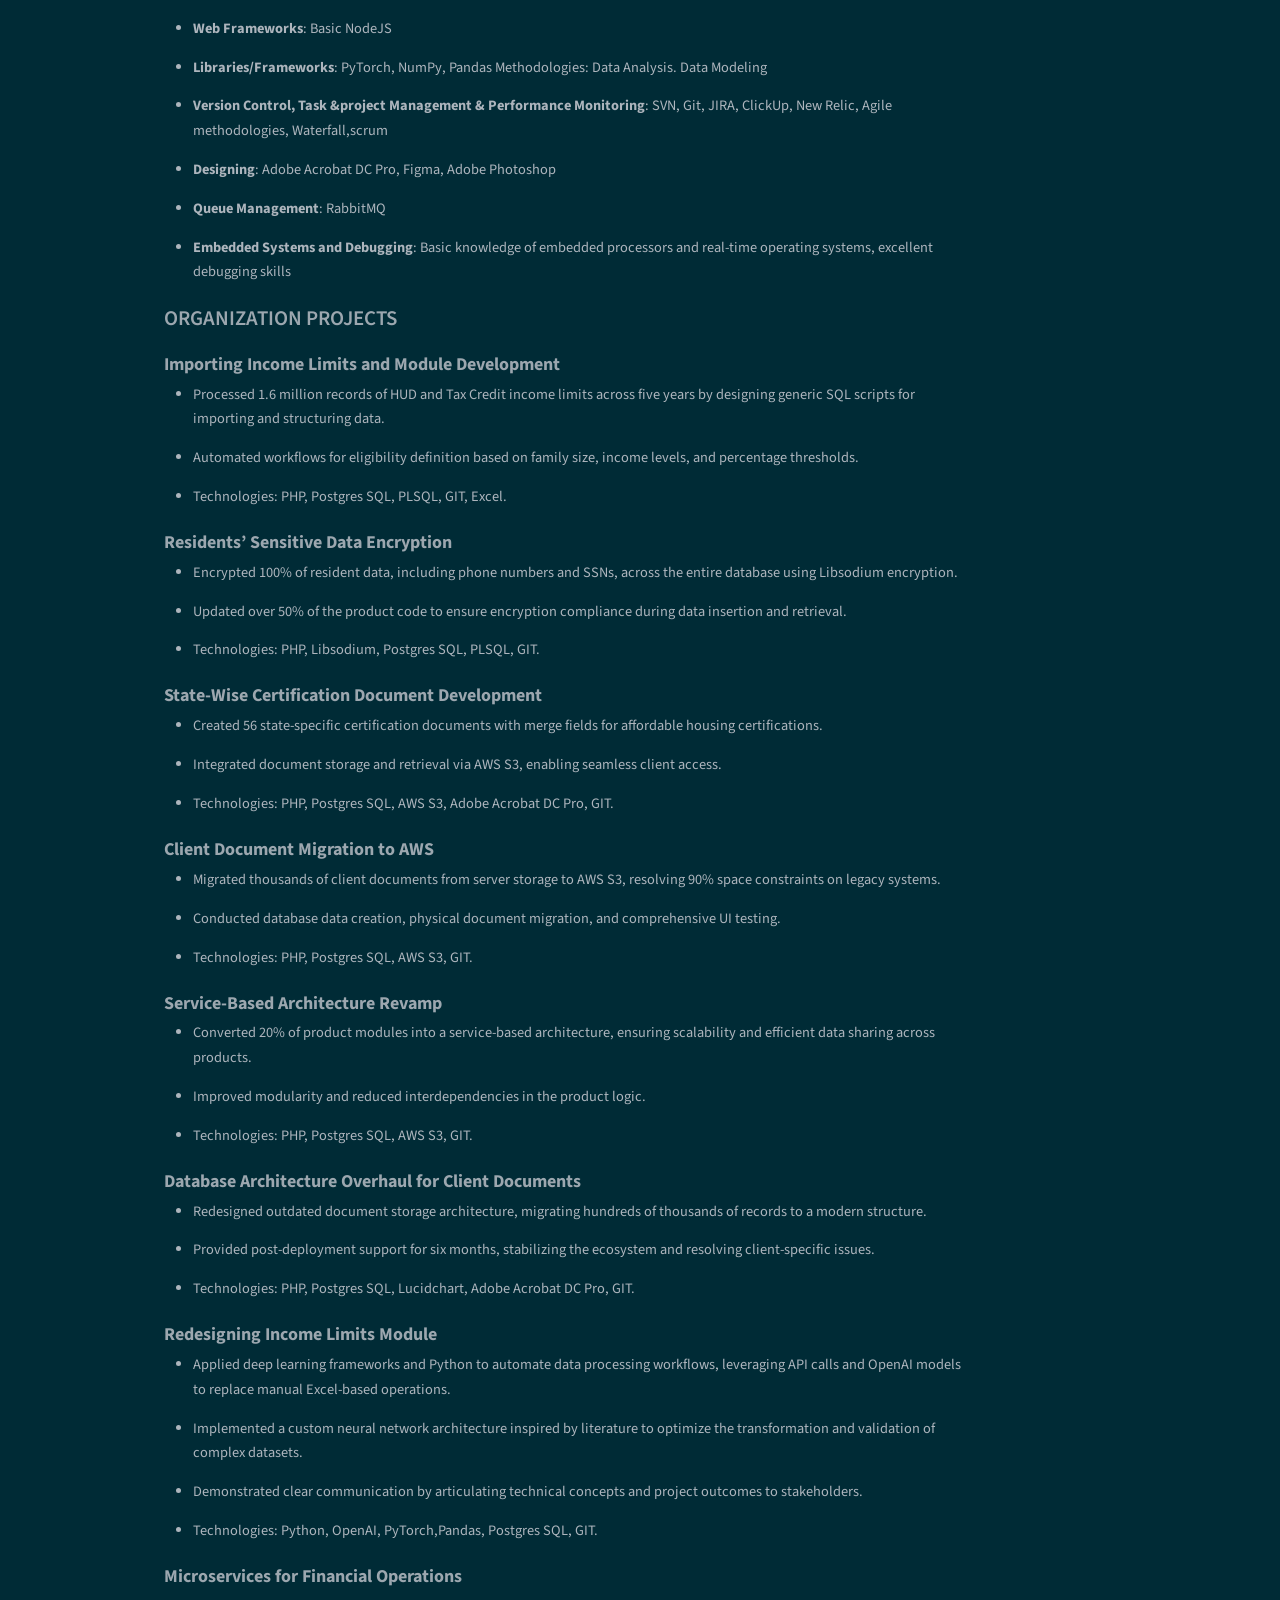
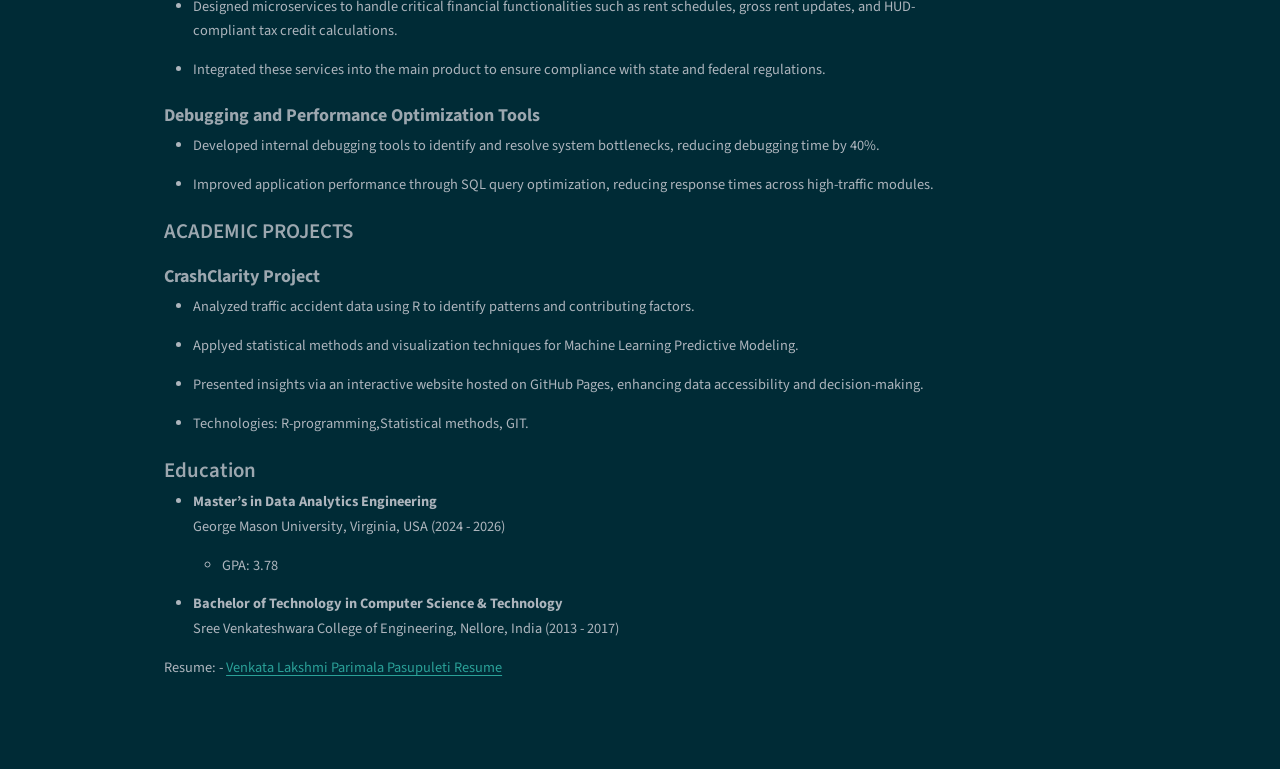
==== commit cbf69c24: "portfolio1" ====
--- a/docs/about.html
+++ b/docs/about.html
@@ -89,6 +89,10 @@
             <ul class="navbar-nav navbar-nav-scroll ms-auto">
   <li class="nav-item">
     <a class="nav-link active" href="./about.html" aria-current="page"> 
+<span class="menu-text">About Me</span></a>
+  </li>  
+  <li class="nav-item">
+    <a class="nav-link" href="./about.html"> 
 <span class="menu-text">About</span></a>
   </li>  
   <li class="nav-item">
@@ -123,7 +127,8 @@
     <h2 id="toc-title">On this page</h2>
    
   <ul>
-  <li><a href="#venkata-lakshmi-parimala-pasupuleti" id="toc-venkata-lakshmi-parimala-pasupuleti" class="nav-link active" data-scroll-target="#venkata-lakshmi-parimala-pasupuleti">Venkata Lakshmi Parimala Pasupuleti</a>
+  <li><a href="#section" id="toc-section" class="nav-link active" data-scroll-target="#section"><img src="images/Screenshot 2025-01-15 194855.png" class="img-fluid" width="250"></a></li>
+  <li><a href="#venkata-lakshmi-parimala-pasupuleti" id="toc-venkata-lakshmi-parimala-pasupuleti" class="nav-link" data-scroll-target="#venkata-lakshmi-parimala-pasupuleti">Venkata Lakshmi Parimala Pasupuleti</a>
   <ul class="collapse">
   <li><a href="#software-engineer-web-database-development-specialist" id="toc-software-engineer-web-database-development-specialist" class="nav-link" data-scroll-target="#software-engineer-web-database-development-specialist">Software Engineer | Web &amp; Database Development Specialist</a></li>
   </ul></li>
@@ -161,9 +166,11 @@
 
 <hr>
 <hr>
+<section id="section" class="level3">
+<h3 class="anchored" data-anchor-id="section"><img src="images/Screenshot 2025-01-15 194855.png" class="img-fluid" width="250"></h3>
+</section>
 <section id="venkata-lakshmi-parimala-pasupuleti" class="level1">
 <h1>Venkata Lakshmi Parimala Pasupuleti</h1>
-<p><img src="myimage.jpg" class="img-fluid" width="169"></p>
 <section id="software-engineer-web-database-development-specialist" class="level3">
 <h3 class="anchored" data-anchor-id="software-engineer-web-database-development-specialist">Software Engineer | Web &amp; Database Development Specialist</h3>
 <p>I have over seven years of experience in web development and database engineering, and my career has been built on a passion for creating high-quality, efficient solutions in dynamic work environments. I enjoy collaborating with teams and contributing to projects that solve real-world problems, especially in the areas of database design, scalable systems, and cloud-based architecture.</p>
@@ -358,6 +365,7 @@
 <li><p><strong>Bachelor of Technology in Computer Science &amp; Technology</strong><br>
 Sree Venkateshwara College of Engineering, Nellore, India (2013 - 2017)</p></li>
 </ul>
+<p>Resume: - <a href="VENKATA LAKSHMI PARIMALA PASUPULET Resume A_2025" download="VENKATA LAKSHMI PARIMALA PASUPULET Resume A_2025.pdf">Venkata Lakshmi Parimala Pasupuleti Resume</a></p>
 
 
 </section>
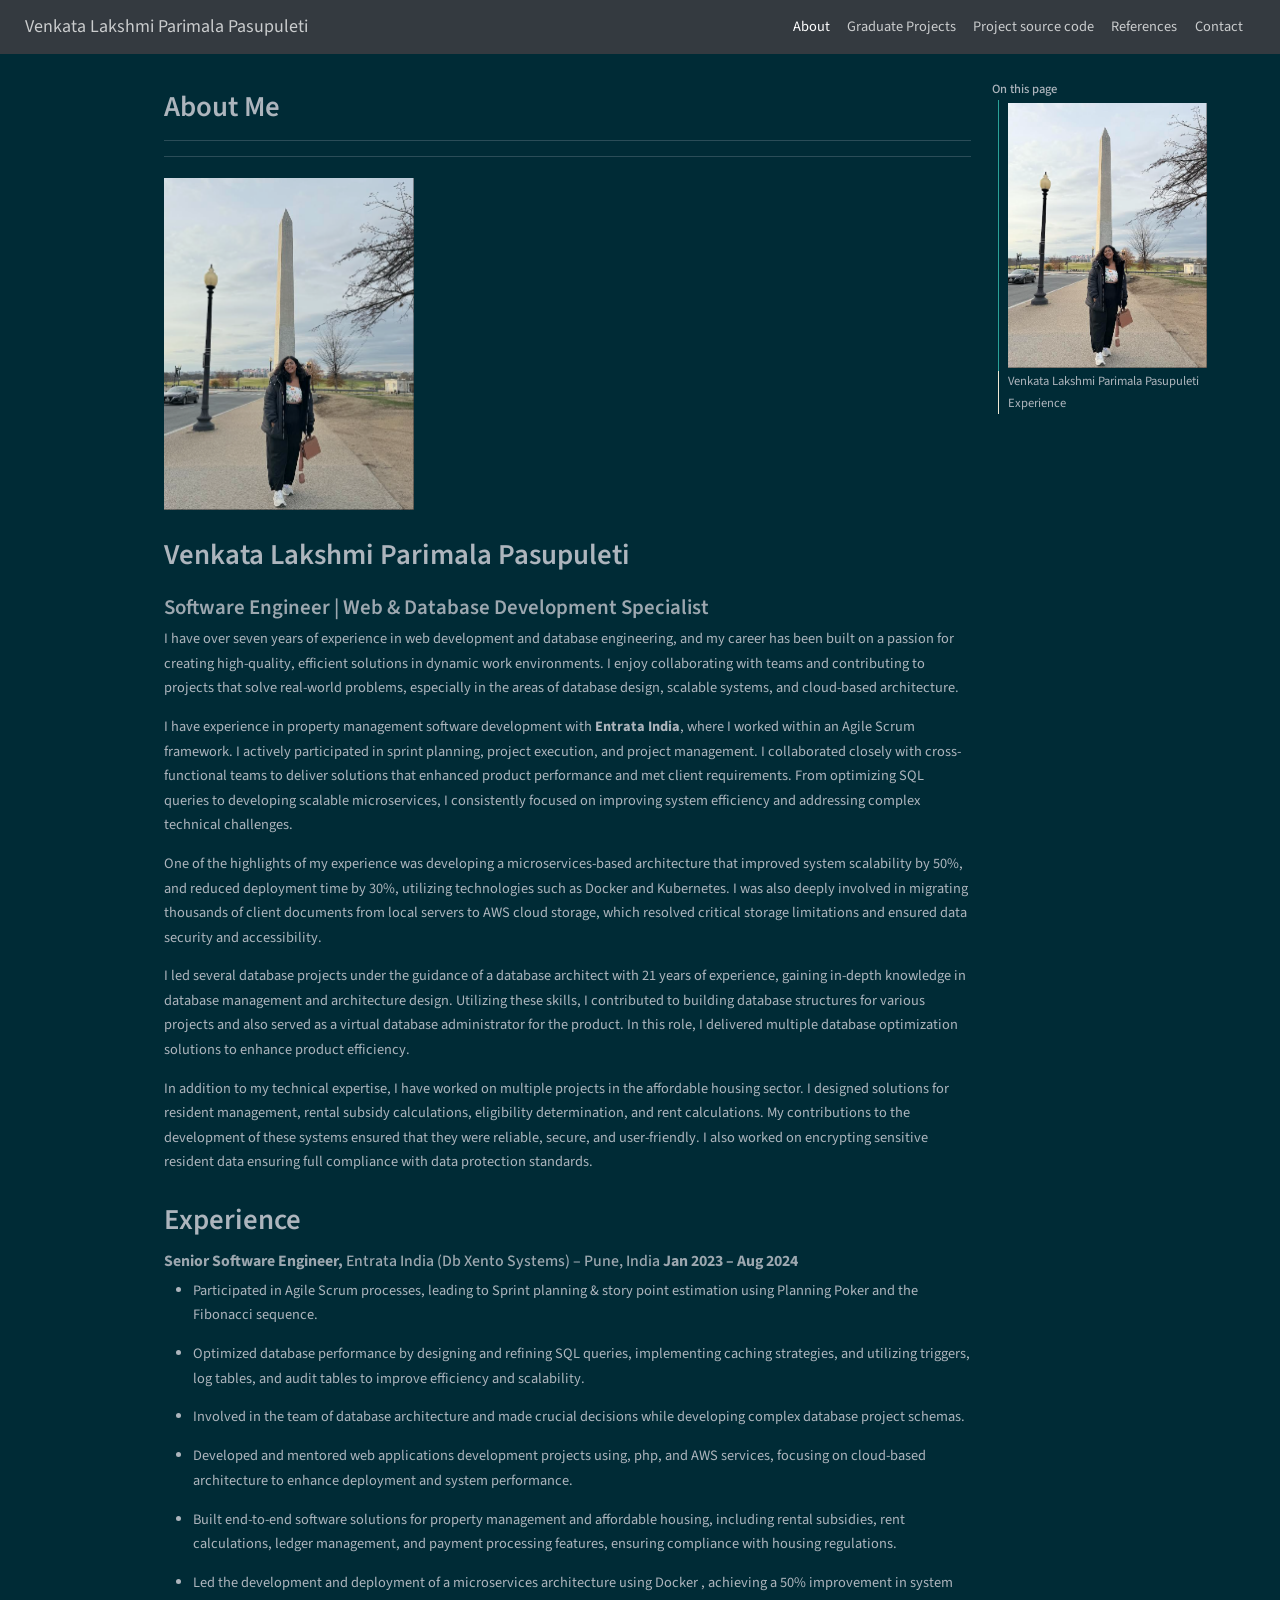
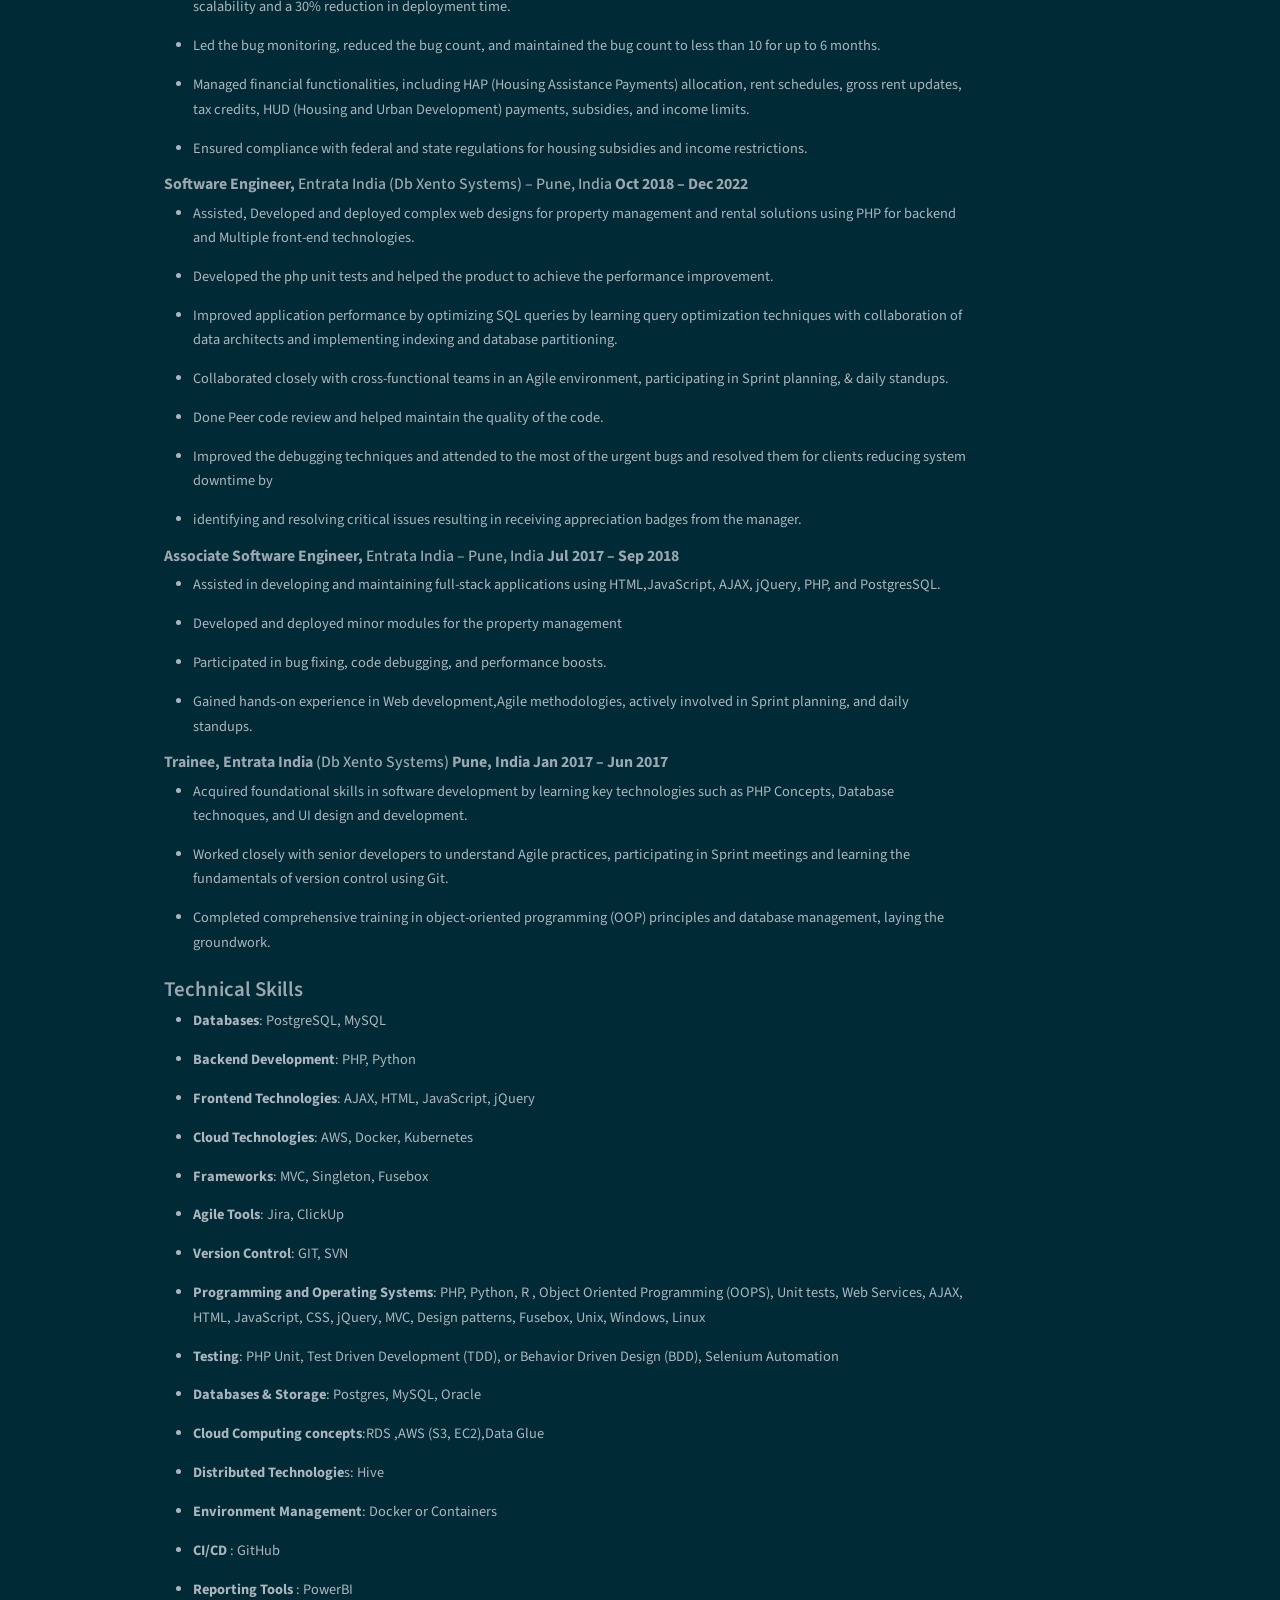
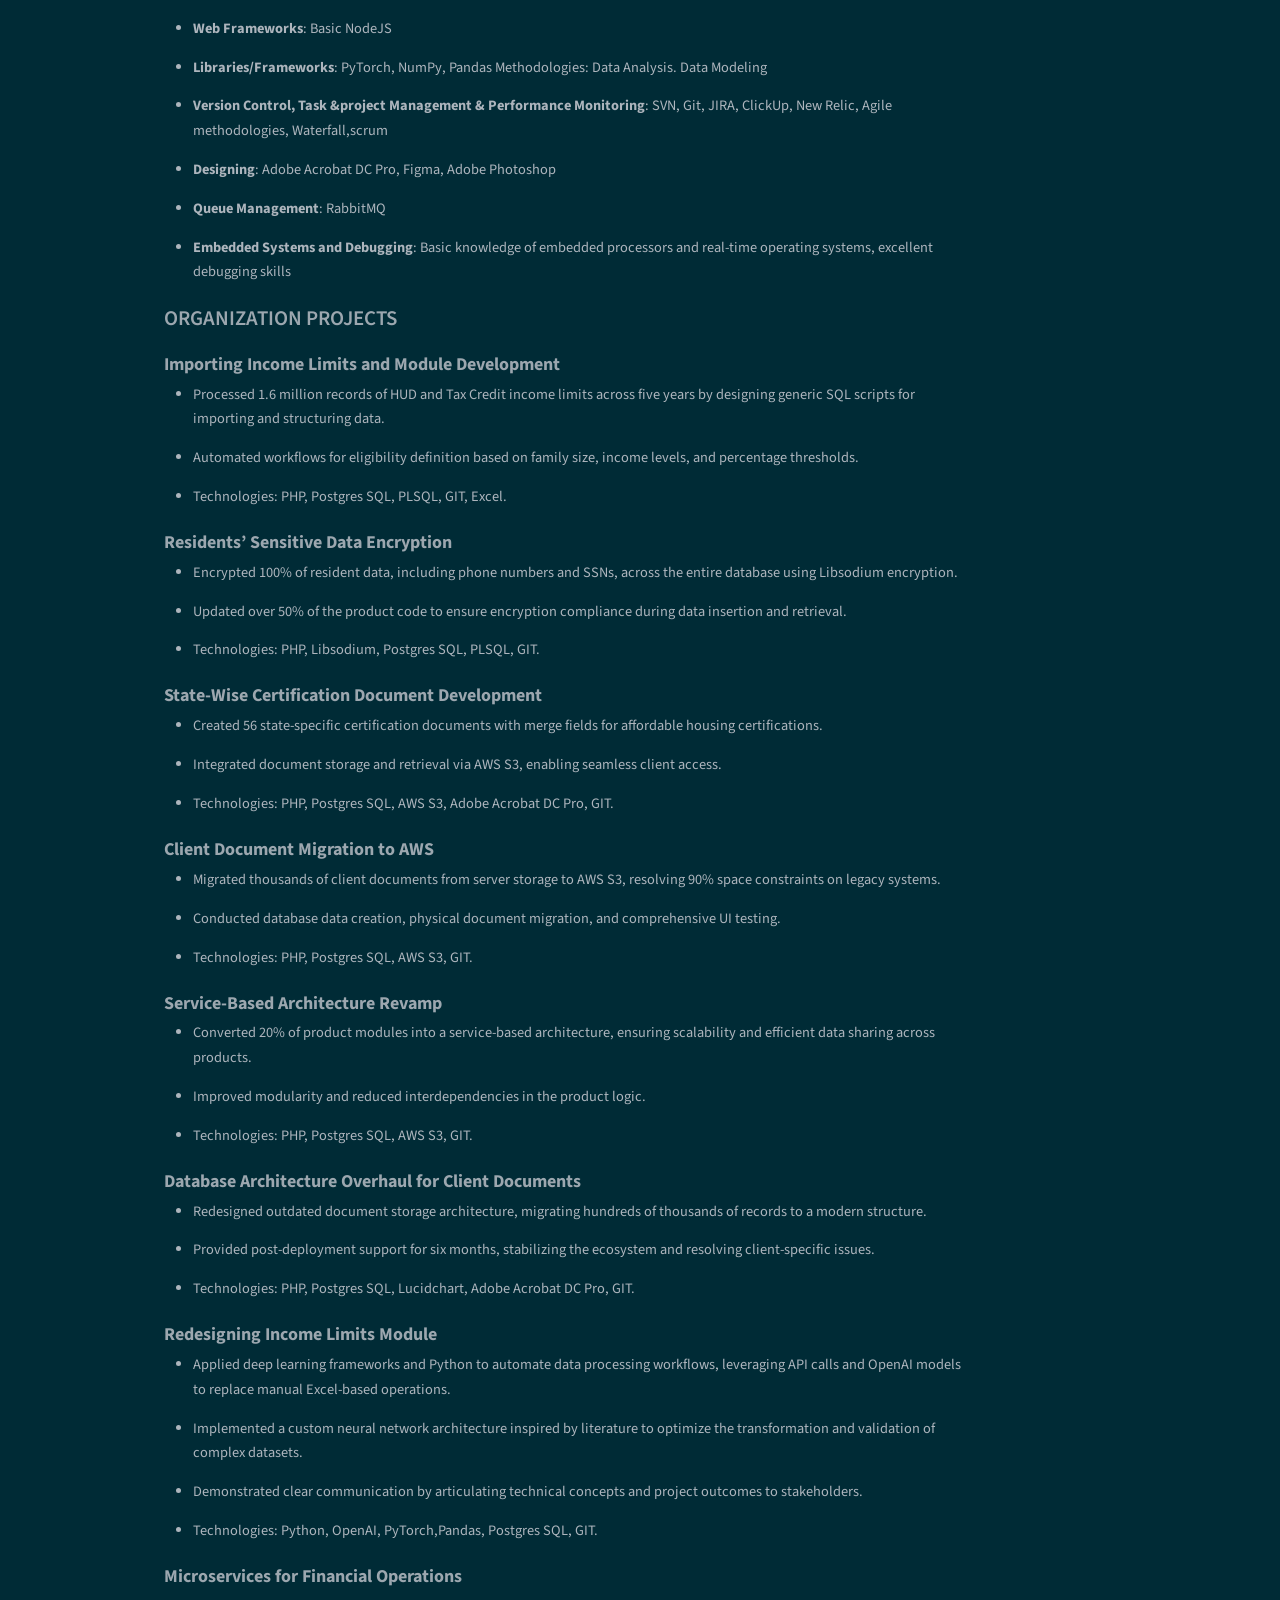
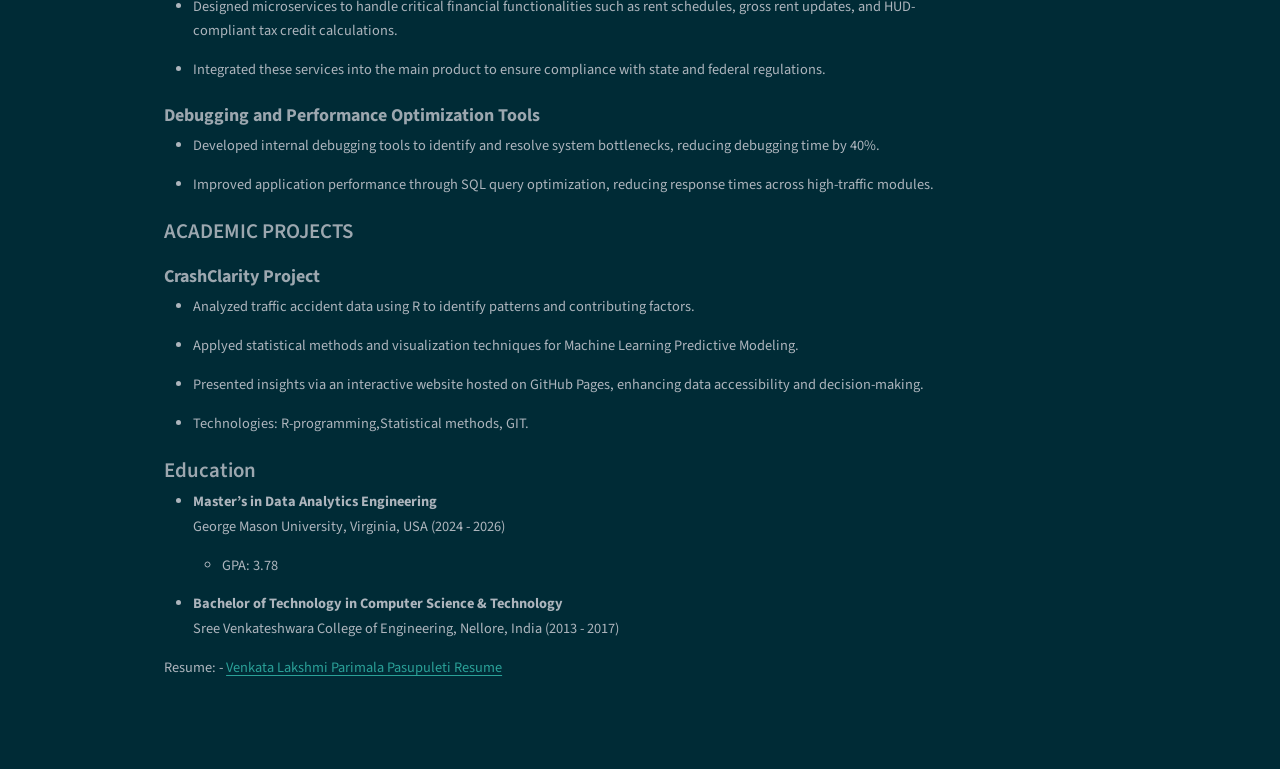
==== commit cf9c3109: "portfolio" ====
--- a/docs/about.html
+++ b/docs/about.html
@@ -89,10 +89,6 @@
             <ul class="navbar-nav navbar-nav-scroll ms-auto">
   <li class="nav-item">
     <a class="nav-link active" href="./about.html" aria-current="page"> 
-<span class="menu-text">About Me</span></a>
-  </li>  
-  <li class="nav-item">
-    <a class="nav-link" href="./about.html"> 
 <span class="menu-text">About</span></a>
   </li>  
   <li class="nav-item">
@@ -365,7 +361,7 @@
 <li><p><strong>Bachelor of Technology in Computer Science &amp; Technology</strong><br>
 Sree Venkateshwara College of Engineering, Nellore, India (2013 - 2017)</p></li>
 </ul>
-<p>Resume: - <a href="VENKATA LAKSHMI PARIMALA PASUPULET Resume A_2025" download="VENKATA LAKSHMI PARIMALA PASUPULET Resume A_2025.pdf">Venkata Lakshmi Parimala Pasupuleti Resume</a></p>
+<p>Resume: - <a href="VENKATA LAKSHMI PARIMALA PASUPULET Resume_2025.pdf" download="VENKATA LAKSHMI PARIMALA PASUPULET Resume A_2025.pdf">Venkata Lakshmi Parimala Pasupuleti Resume</a></p>
 
 
 </section>
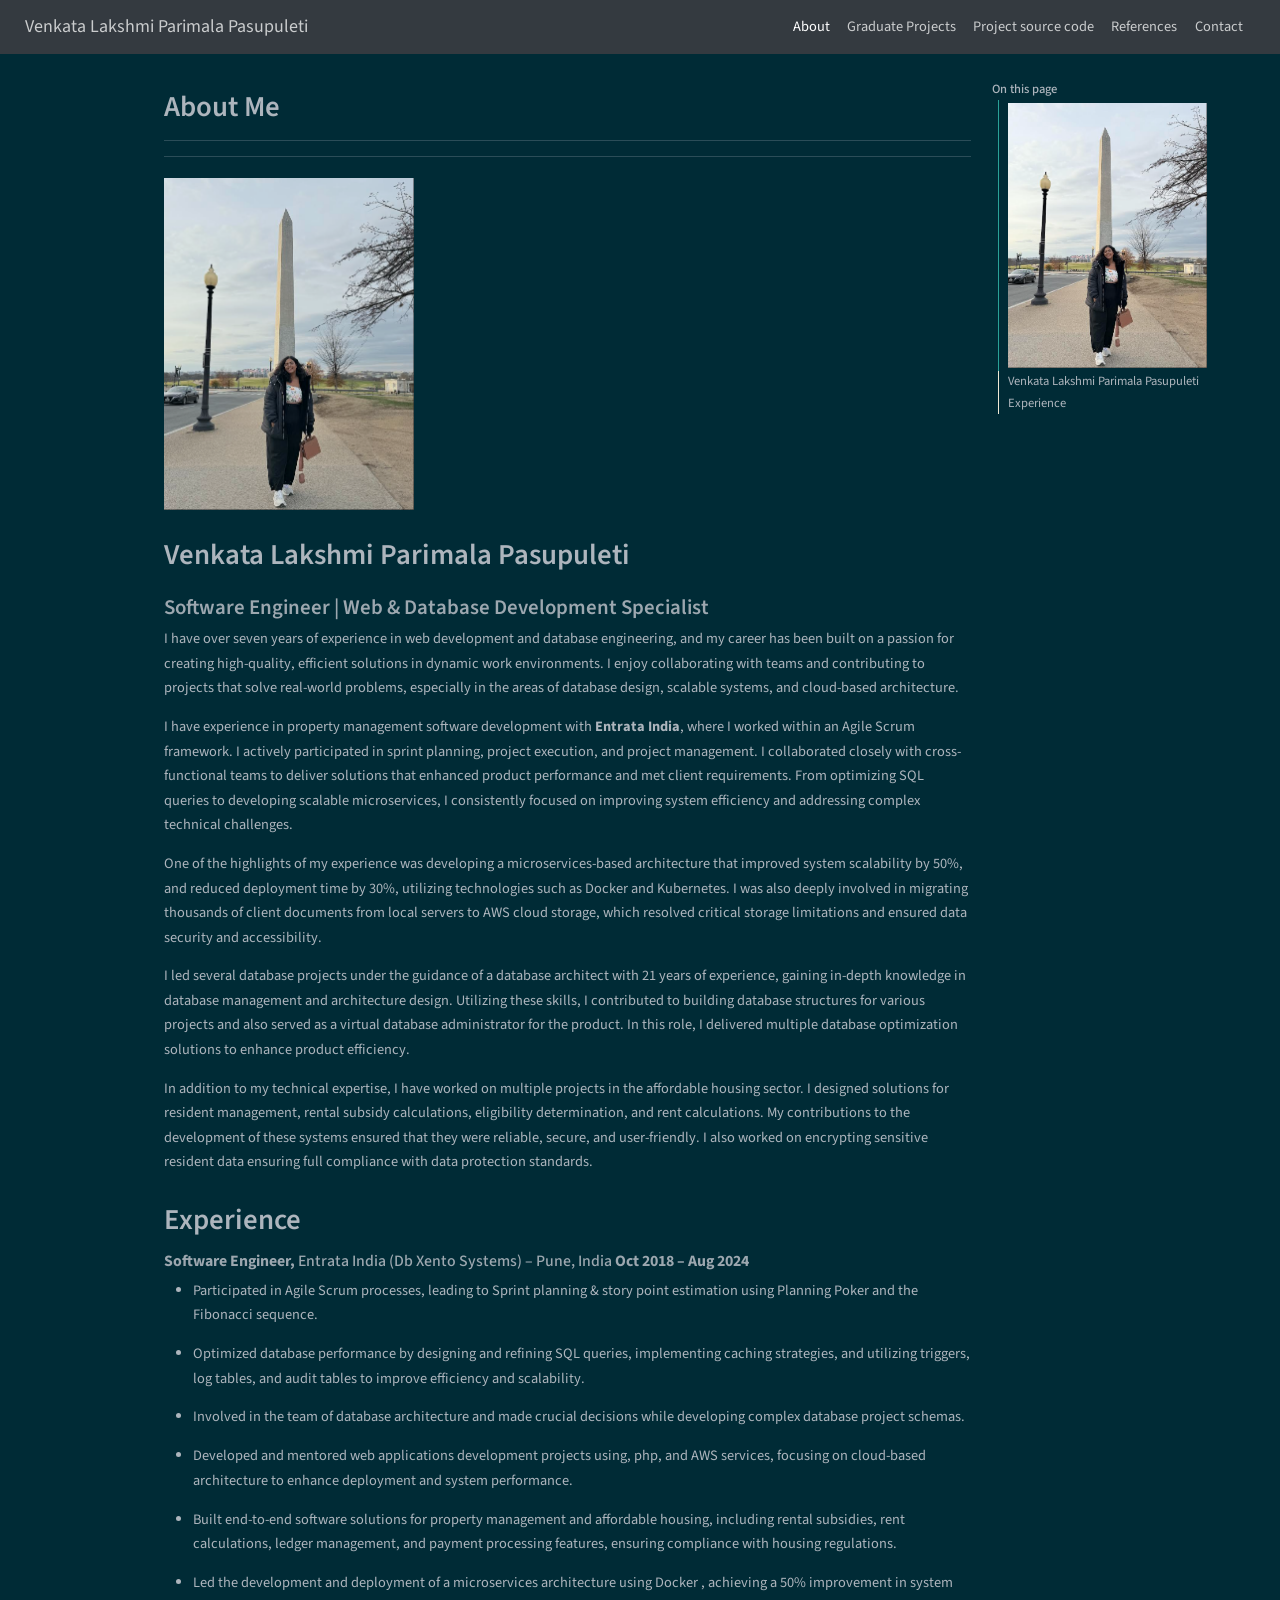
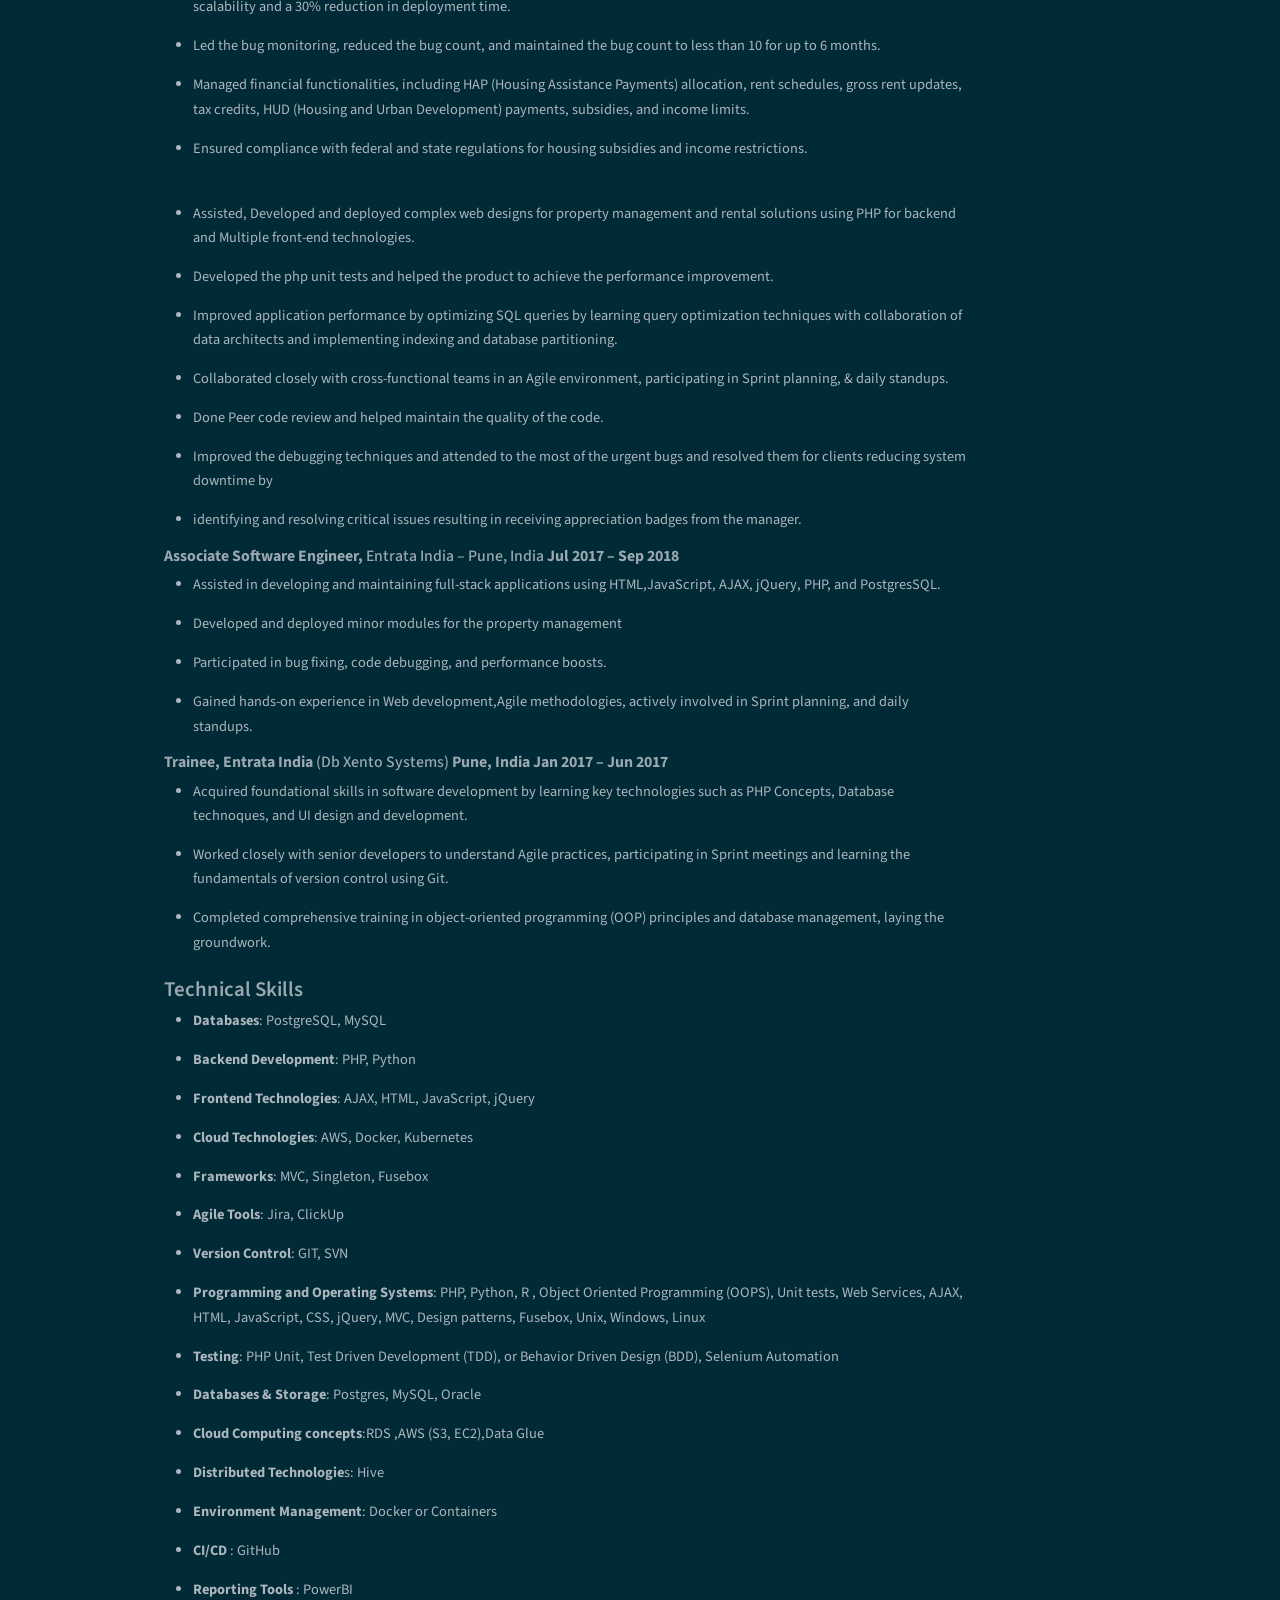
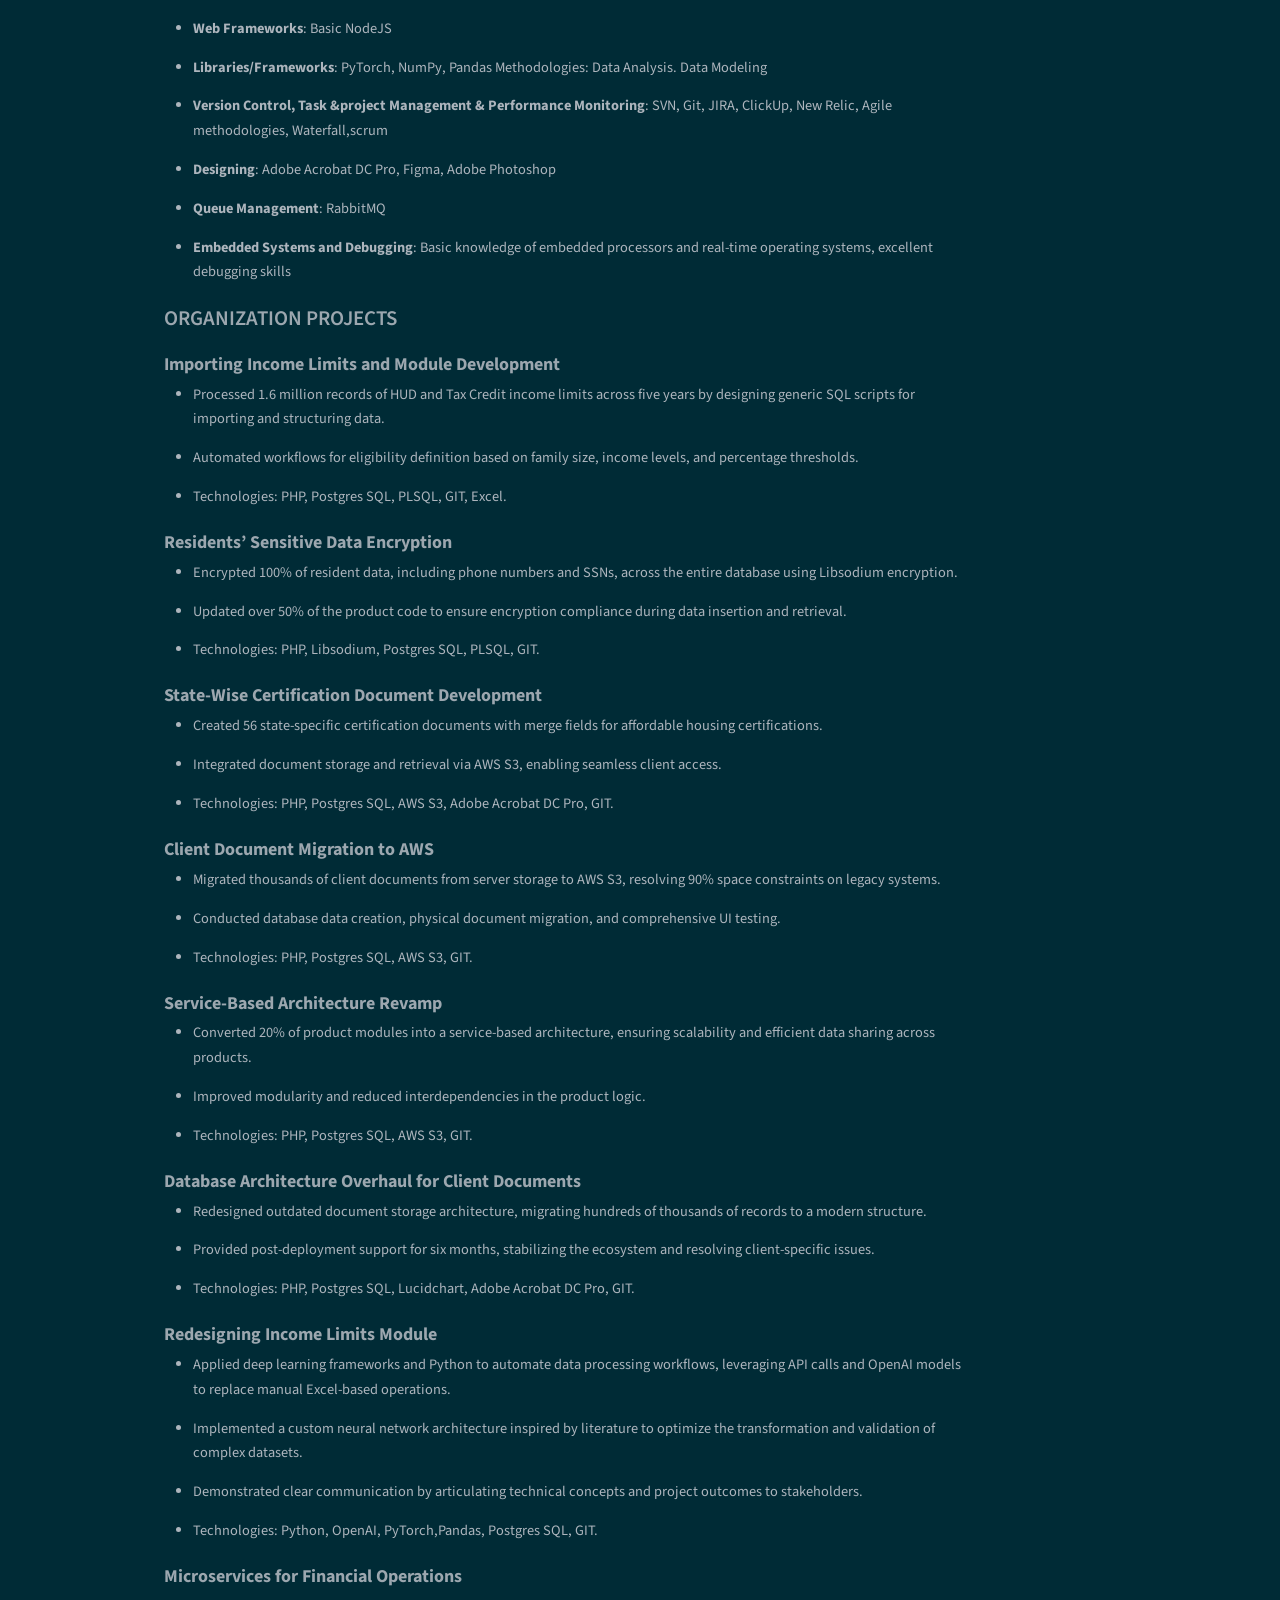
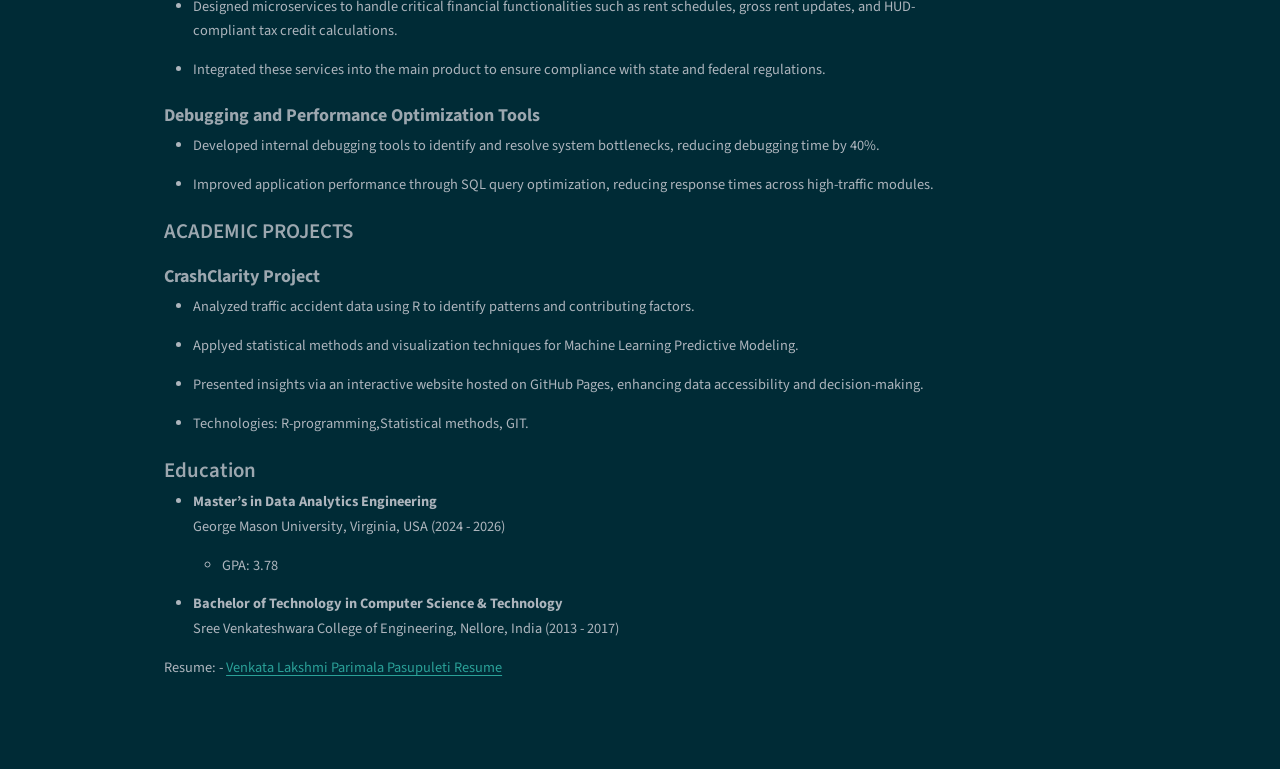
==== commit 7ee39256: "portfolio 1" ====
--- a/docs/about.html
+++ b/docs/about.html
@@ -178,8 +178,8 @@
 </section>
 <section id="experience" class="level1">
 <h1>Experience</h1>
-<section id="senior-software-engineer-entrata-india-db-xento-systems-pune-india-jan-2023-aug-2024" class="level5">
-<h5 class="anchored" data-anchor-id="senior-software-engineer-entrata-india-db-xento-systems-pune-india-jan-2023-aug-2024"><strong>Senior Software Engineer,</strong> Entrata India (Db Xento Systems) – Pune, India <strong>Jan 2023 – Aug 2024</strong></h5>
+<section id="software-engineer-entrata-india-db-xento-systems-pune-india-oct-2018-aug-2024" class="level5">
+<h5 class="anchored" data-anchor-id="software-engineer-entrata-india-db-xento-systems-pune-india-oct-2018-aug-2024"><strong>Software Engineer,</strong> Entrata India (Db Xento Systems) – Pune, India <strong>Oct 2018 – Aug 2024</strong></h5>
 <ul>
 <li><p>Participated in Agile Scrum processes, leading to Sprint planning &amp; story point estimation using Planning Poker and the Fibonacci sequence.</p></li>
 <li><p>Optimized database performance by designing and refining SQL queries, implementing caching strategies, and utilizing triggers, log tables, and audit tables to improve efficiency and scalability.</p></li>
@@ -192,8 +192,8 @@
 <li><p>Ensured compliance with federal and state regulations for housing subsidies and income restrictions.</p></li>
 </ul>
 </section>
-<section id="software-engineer-entrata-india-db-xento-systems-pune-india-oct-2018-dec-2022" class="level5">
-<h5 class="anchored" data-anchor-id="software-engineer-entrata-india-db-xento-systems-pune-india-oct-2018-dec-2022"><strong>Software Engineer,</strong> Entrata India (Db Xento Systems) – Pune, India <strong>Oct 2018 – Dec 2022</strong></h5>
+<section id="section-1" class="level5">
+<h5 class="anchored" data-anchor-id="section-1"></h5>
 <ul>
 <li><p>Assisted, Developed and deployed complex web designs for property management and rental solutions using PHP for backend and Multiple front-end technologies.</p></li>
 <li><p>Developed the php unit tests and helped the product to achieve the performance improvement.</p></li>
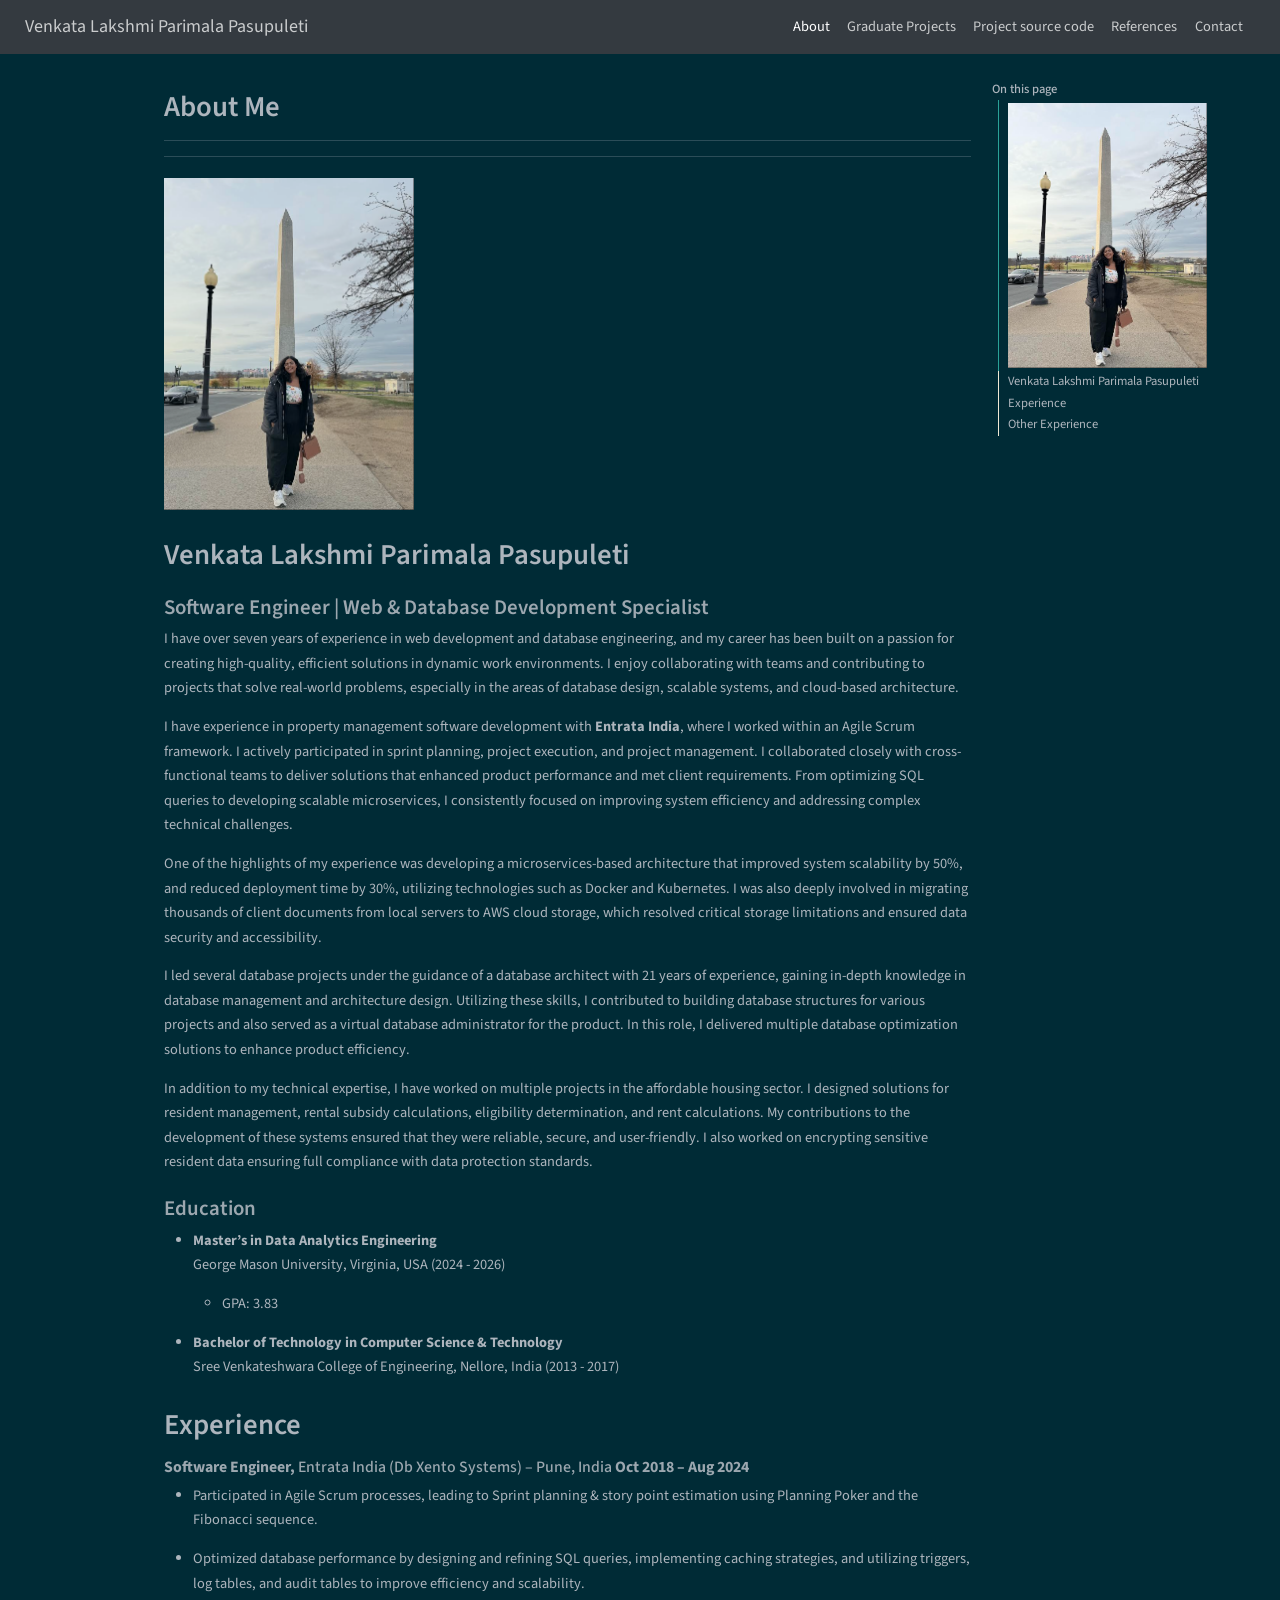
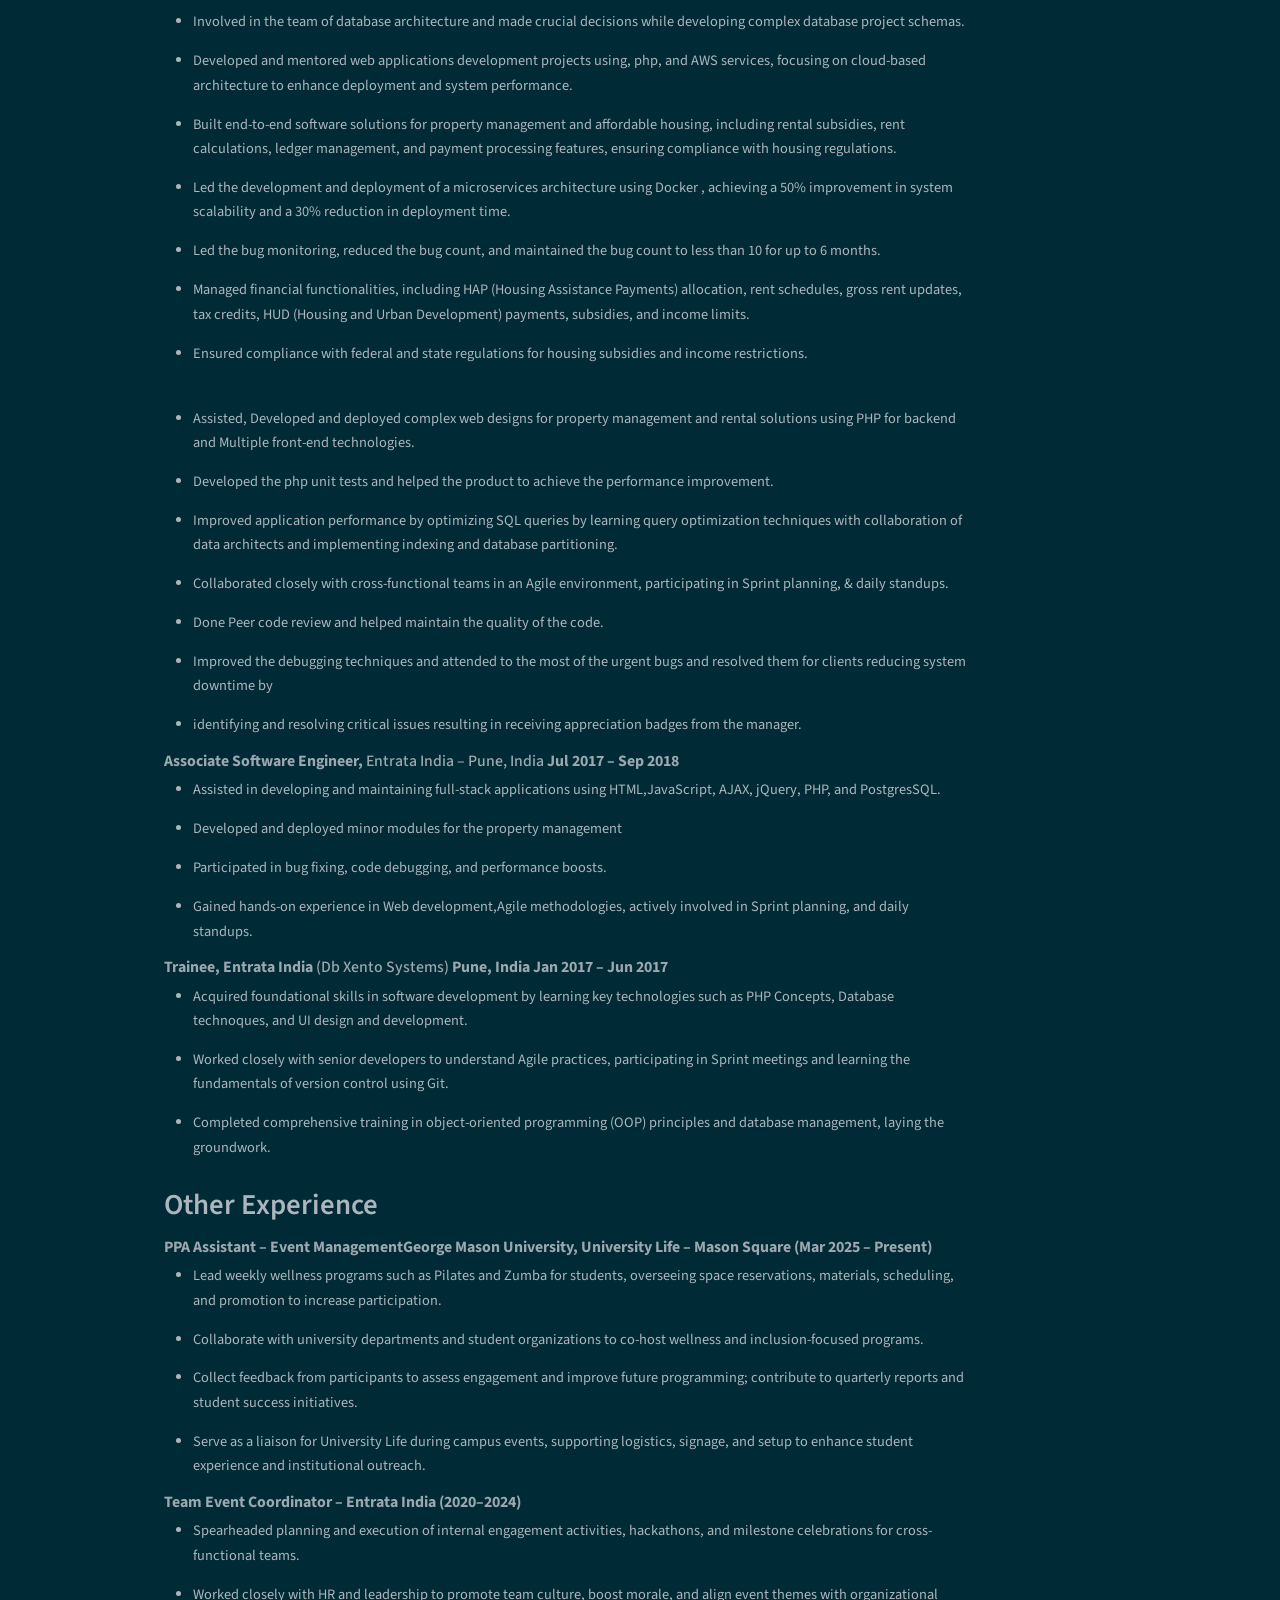
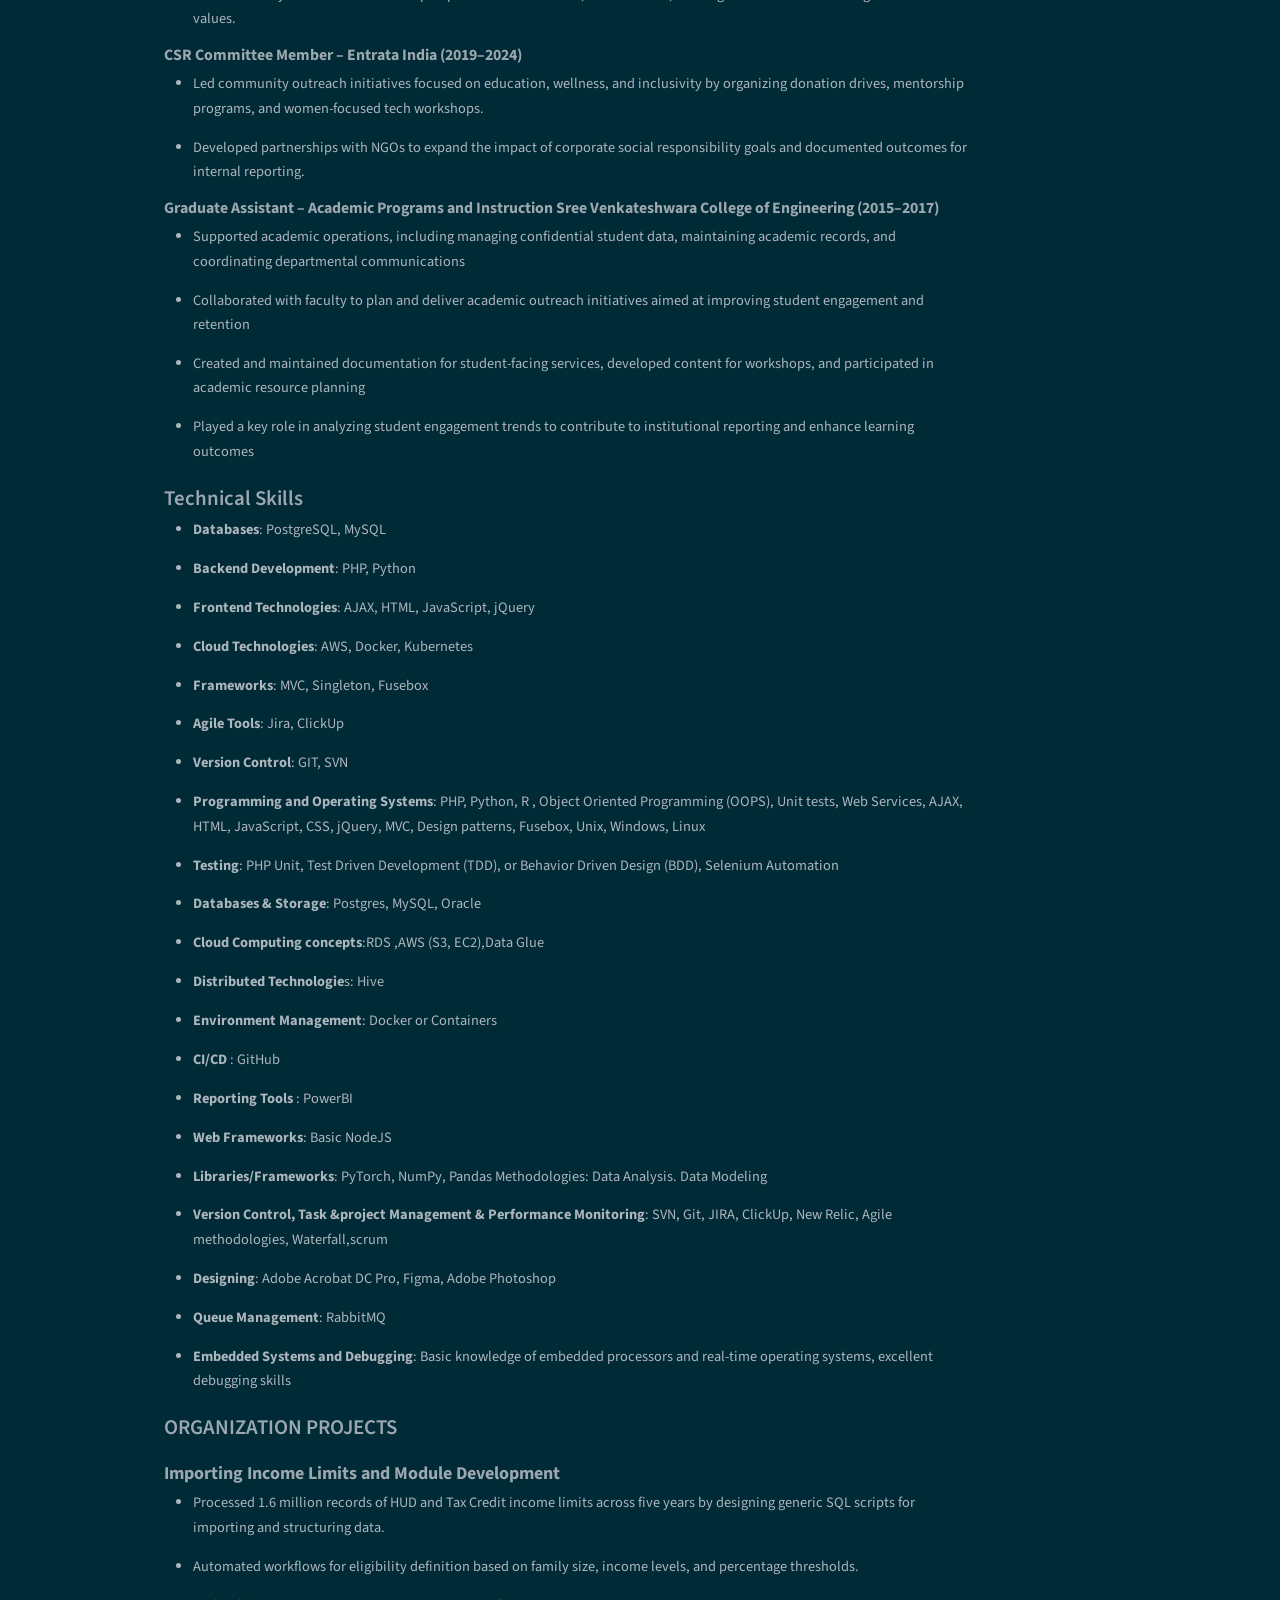
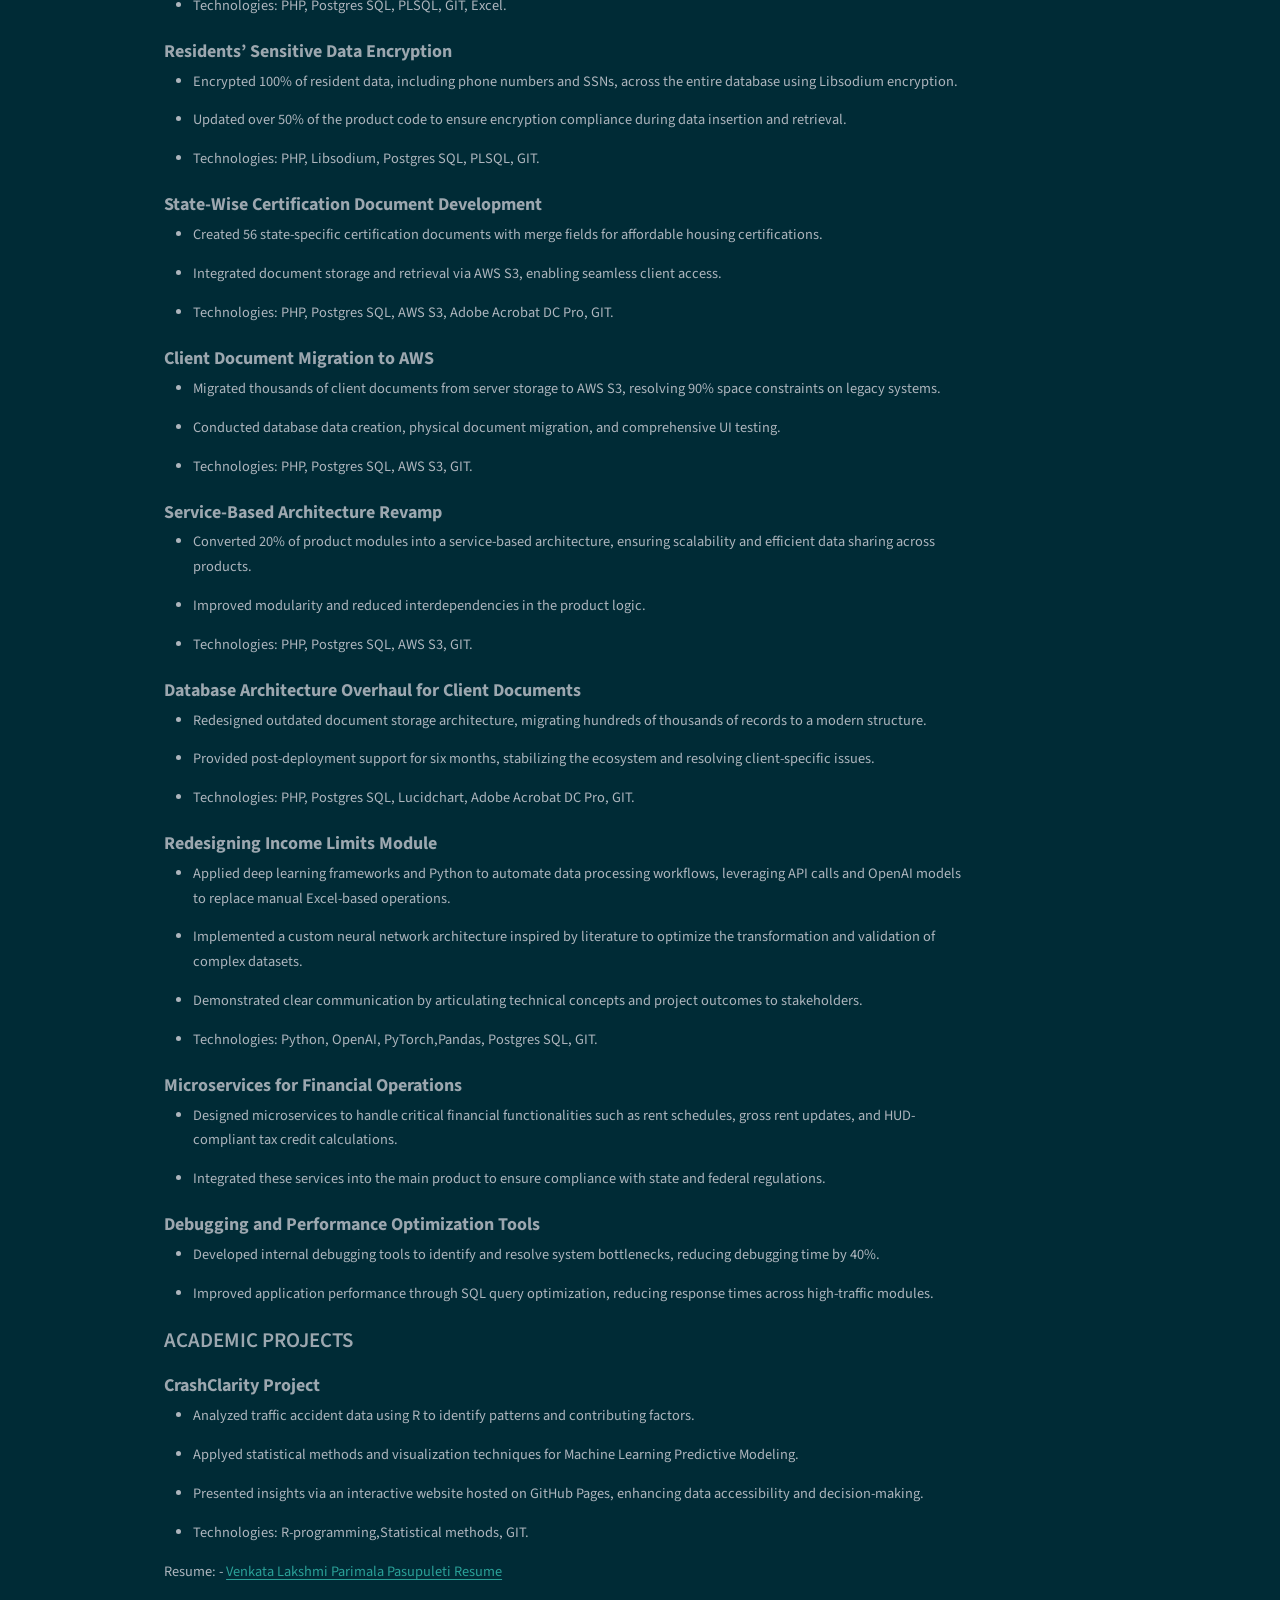
==== commit 42848159: "update update" ====
--- a/docs/about.html
+++ b/docs/about.html
@@ -127,13 +127,14 @@
   <li><a href="#venkata-lakshmi-parimala-pasupuleti" id="toc-venkata-lakshmi-parimala-pasupuleti" class="nav-link" data-scroll-target="#venkata-lakshmi-parimala-pasupuleti">Venkata Lakshmi Parimala Pasupuleti</a>
   <ul class="collapse">
   <li><a href="#software-engineer-web-database-development-specialist" id="toc-software-engineer-web-database-development-specialist" class="nav-link" data-scroll-target="#software-engineer-web-database-development-specialist">Software Engineer | Web &amp; Database Development Specialist</a></li>
+  <li><a href="#education" id="toc-education" class="nav-link" data-scroll-target="#education">Education</a></li>
   </ul></li>
-  <li><a href="#experience" id="toc-experience" class="nav-link" data-scroll-target="#experience">Experience</a>
+  <li><a href="#experience" id="toc-experience" class="nav-link" data-scroll-target="#experience">Experience</a></li>
+  <li><a href="#other-experience" id="toc-other-experience" class="nav-link" data-scroll-target="#other-experience">Other Experience</a>
   <ul class="collapse">
   <li><a href="#technical-skills" id="toc-technical-skills" class="nav-link" data-scroll-target="#technical-skills">Technical Skills</a></li>
   <li><a href="#organization-projects" id="toc-organization-projects" class="nav-link" data-scroll-target="#organization-projects">ORGANIZATION PROJECTS</a></li>
   <li><a href="#academic-projects" id="toc-academic-projects" class="nav-link" data-scroll-target="#academic-projects">ACADEMIC PROJECTS</a></li>
-  <li><a href="#education" id="toc-education" class="nav-link" data-scroll-target="#education">Education</a></li>
   </ul></li>
   </ul>
 </nav>
@@ -175,6 +176,18 @@
 <p>I led several database projects under the guidance of a database architect with 21 years of experience, gaining in-depth knowledge in database management and architecture design. Utilizing these skills, I contributed to building database structures for various projects and also served as a virtual database administrator for the product. In this role, I delivered multiple database optimization solutions to enhance product efficiency.</p>
 <p>In addition to my technical expertise, I have worked on multiple projects in the affordable housing sector. I designed solutions for resident management, rental subsidy calculations, eligibility determination, and rent calculations. My contributions to the development of these systems ensured that they were reliable, secure, and user-friendly. I also worked on encrypting sensitive resident data ensuring full compliance with data protection standards.</p>
 </section>
+<section id="education" class="level3">
+<h3 class="anchored" data-anchor-id="education">Education</h3>
+<ul>
+<li><p><strong>Master’s in Data Analytics Engineering</strong><br>
+George Mason University, Virginia, USA (2024 - 2026)</p>
+<ul>
+<li>GPA: 3.83</li>
+</ul></li>
+<li><p><strong>Bachelor of Technology in Computer Science &amp; Technology</strong><br>
+Sree Venkateshwara College of Engineering, Nellore, India (2013 - 2017)</p></li>
+</ul>
+</section>
 </section>
 <section id="experience" class="level1">
 <h1>Experience</h1>
@@ -221,6 +234,41 @@
 <li><p>Completed comprehensive training in object-oriented programming (OOP) principles and database management, laying the groundwork.</p></li>
 </ul>
 </section>
+</section>
+<section id="other-experience" class="level1">
+<h1>Other Experience</h1>
+<section id="ppa-assistant-event-managementgeorge-mason-university-university-life-mason-square-mar-2025-present" class="level5">
+<h5 class="anchored" data-anchor-id="ppa-assistant-event-managementgeorge-mason-university-university-life-mason-square-mar-2025-present"><strong>PPA Assistant – Event ManagementGeorge Mason University, University Life – Mason Square (Mar 2025 – Present)</strong></h5>
+<ul>
+<li><p>Lead weekly wellness programs such as Pilates and Zumba for students, overseeing space reservations, materials, scheduling, and promotion to increase participation.</p></li>
+<li><p>Collaborate with university departments and student organizations to co-host wellness and inclusion-focused programs.</p></li>
+<li><p>Collect feedback from participants to assess engagement and improve future programming; contribute to quarterly reports and student success initiatives.</p></li>
+<li><p>Serve as a liaison for University Life during campus events, supporting logistics, signage, and setup to enhance student experience and institutional outreach.</p></li>
+</ul>
+</section>
+<section id="team-event-coordinator-entrata-india-20202024" class="level5">
+<h5 class="anchored" data-anchor-id="team-event-coordinator-entrata-india-20202024"><strong>Team Event Coordinator – Entrata India (2020–2024)</strong></h5>
+<ul>
+<li><p>Spearheaded planning and execution of internal engagement activities, hackathons, and milestone celebrations for cross-functional teams.</p></li>
+<li><p>Worked closely with HR and leadership to promote team culture, boost morale, and align event themes with organizational values.</p></li>
+</ul>
+</section>
+<section id="csr-committee-member-entrata-india-20192024" class="level5">
+<h5 class="anchored" data-anchor-id="csr-committee-member-entrata-india-20192024"><strong>CSR Committee Member – Entrata India (2019–2024)</strong></h5>
+<ul>
+<li><p>Led community outreach initiatives focused on education, wellness, and inclusivity by organizing donation drives, mentorship programs, and women-focused tech workshops.</p></li>
+<li><p>Developed partnerships with NGOs to expand the impact of corporate social responsibility goals and documented outcomes for internal reporting.</p></li>
+</ul>
+</section>
+<section id="graduate-assistant-academic-programs-and-instruction-sree-venkateshwara-college-of-engineering-20152017" class="level5">
+<h5 class="anchored" data-anchor-id="graduate-assistant-academic-programs-and-instruction-sree-venkateshwara-college-of-engineering-20152017"><strong>Graduate Assistant – Academic Programs and Instruction Sree Venkateshwara College of Engineering (2015–2017)</strong></h5>
+<ul>
+<li><p>Supported academic operations, including managing confidential student data, maintaining academic records, and coordinating departmental communications</p></li>
+<li><p>Collaborated with faculty to plan and deliver academic outreach initiatives aimed at improving student engagement and retention</p></li>
+<li><p>Created and maintained documentation for student-facing services, developed content for workshops, and participated in academic resource planning</p></li>
+<li><p>Played a key role in analyzing student engagement trends to contribute to institutional reporting and enhance learning outcomes</p></li>
+</ul>
+</section>
 <section id="technical-skills" class="level3">
 <h3 class="anchored" data-anchor-id="technical-skills">Technical Skills</h3>
 <ul>
@@ -348,22 +396,10 @@
 <li><p>Presented insights via an interactive website hosted on GitHub Pages, enhancing data accessibility and decision-making.</p></li>
 <li><p>Technologies: R-programming,Statistical methods, GIT.</p></li>
 </ul>
-</section>
-</section>
-<section id="education" class="level3">
-<h3 class="anchored" data-anchor-id="education">Education</h3>
-<ul>
-<li><p><strong>Master’s in Data Analytics Engineering</strong><br>
-George Mason University, Virginia, USA (2024 - 2026)</p>
-<ul>
-<li>GPA: 3.78</li>
-</ul></li>
-<li><p><strong>Bachelor of Technology in Computer Science &amp; Technology</strong><br>
-Sree Venkateshwara College of Engineering, Nellore, India (2013 - 2017)</p></li>
-</ul>
 <p>Resume: - <a href="VENKATA LAKSHMI PARIMALA PASUPULET Resume_2025.pdf" download="VENKATA LAKSHMI PARIMALA PASUPULET Resume A_2025.pdf">Venkata Lakshmi Parimala Pasupuleti Resume</a></p>
 
 
+</section>
 </section>
 </section>
 
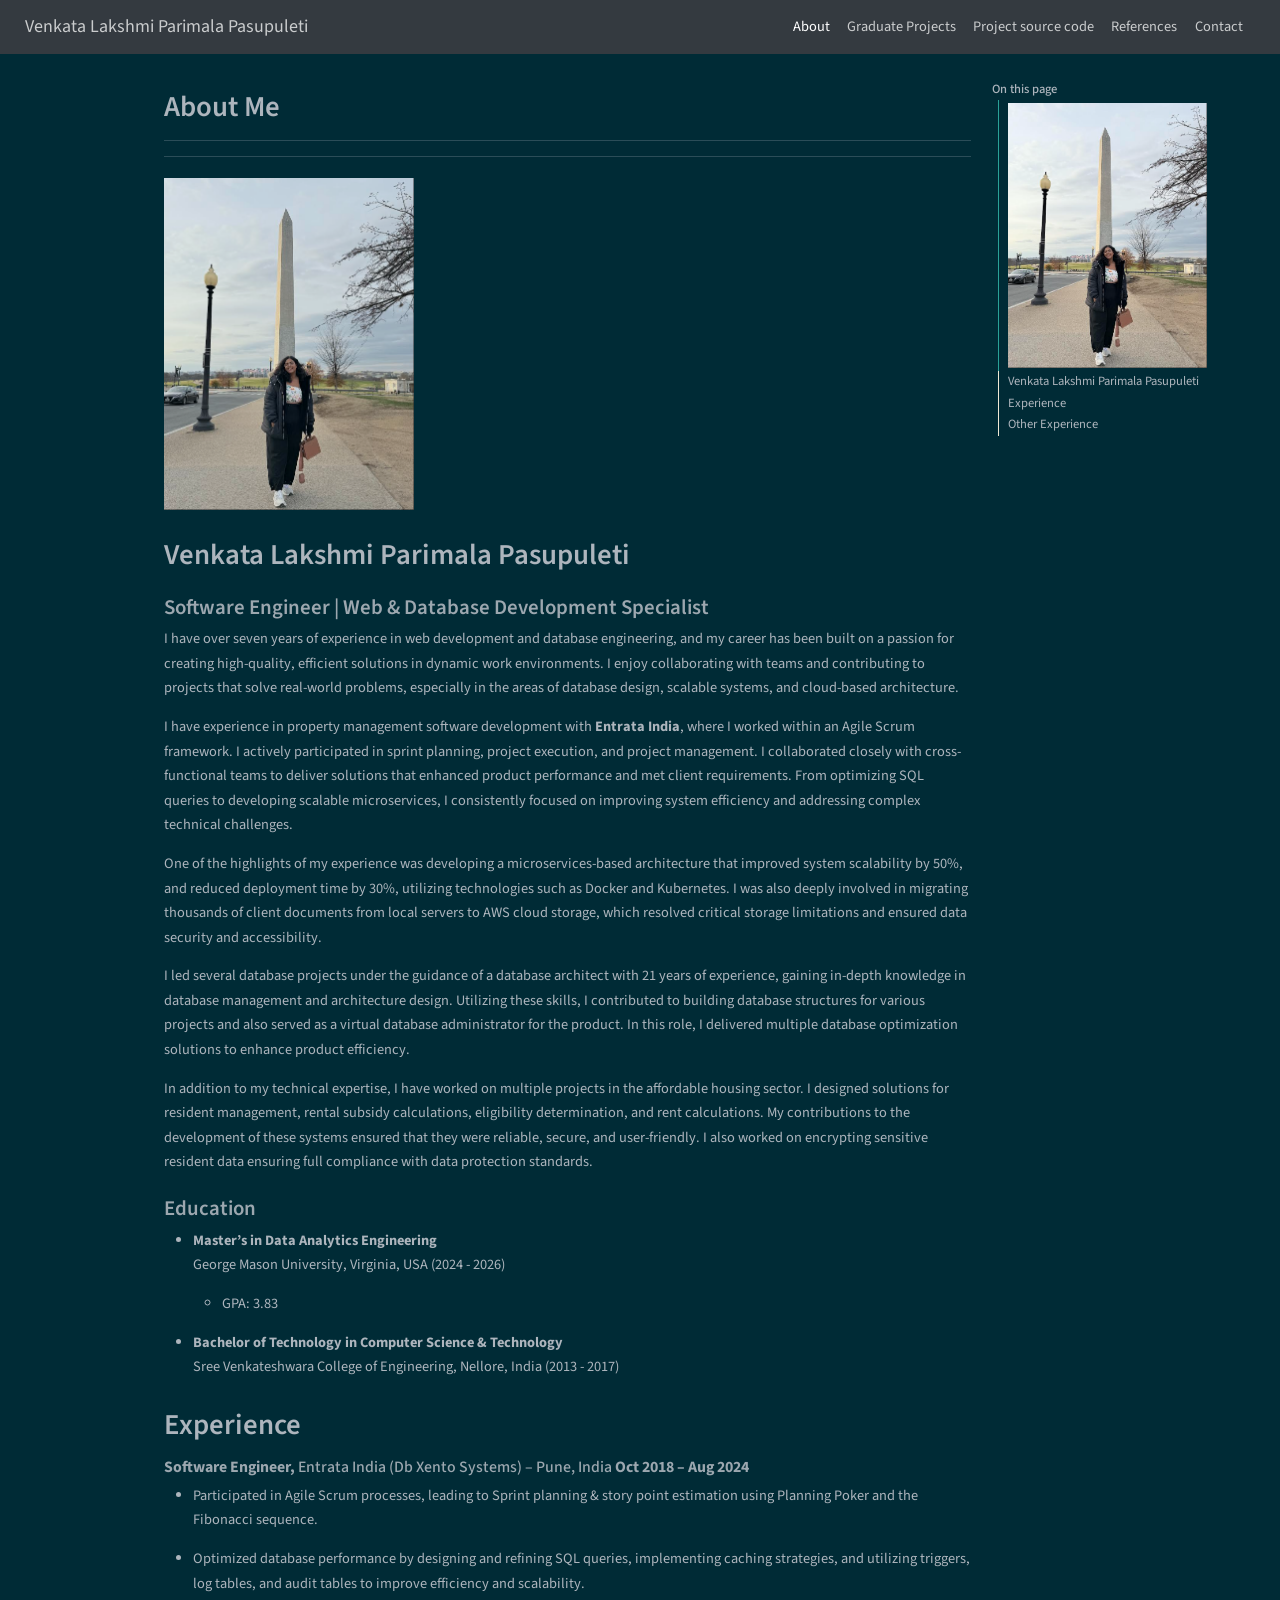
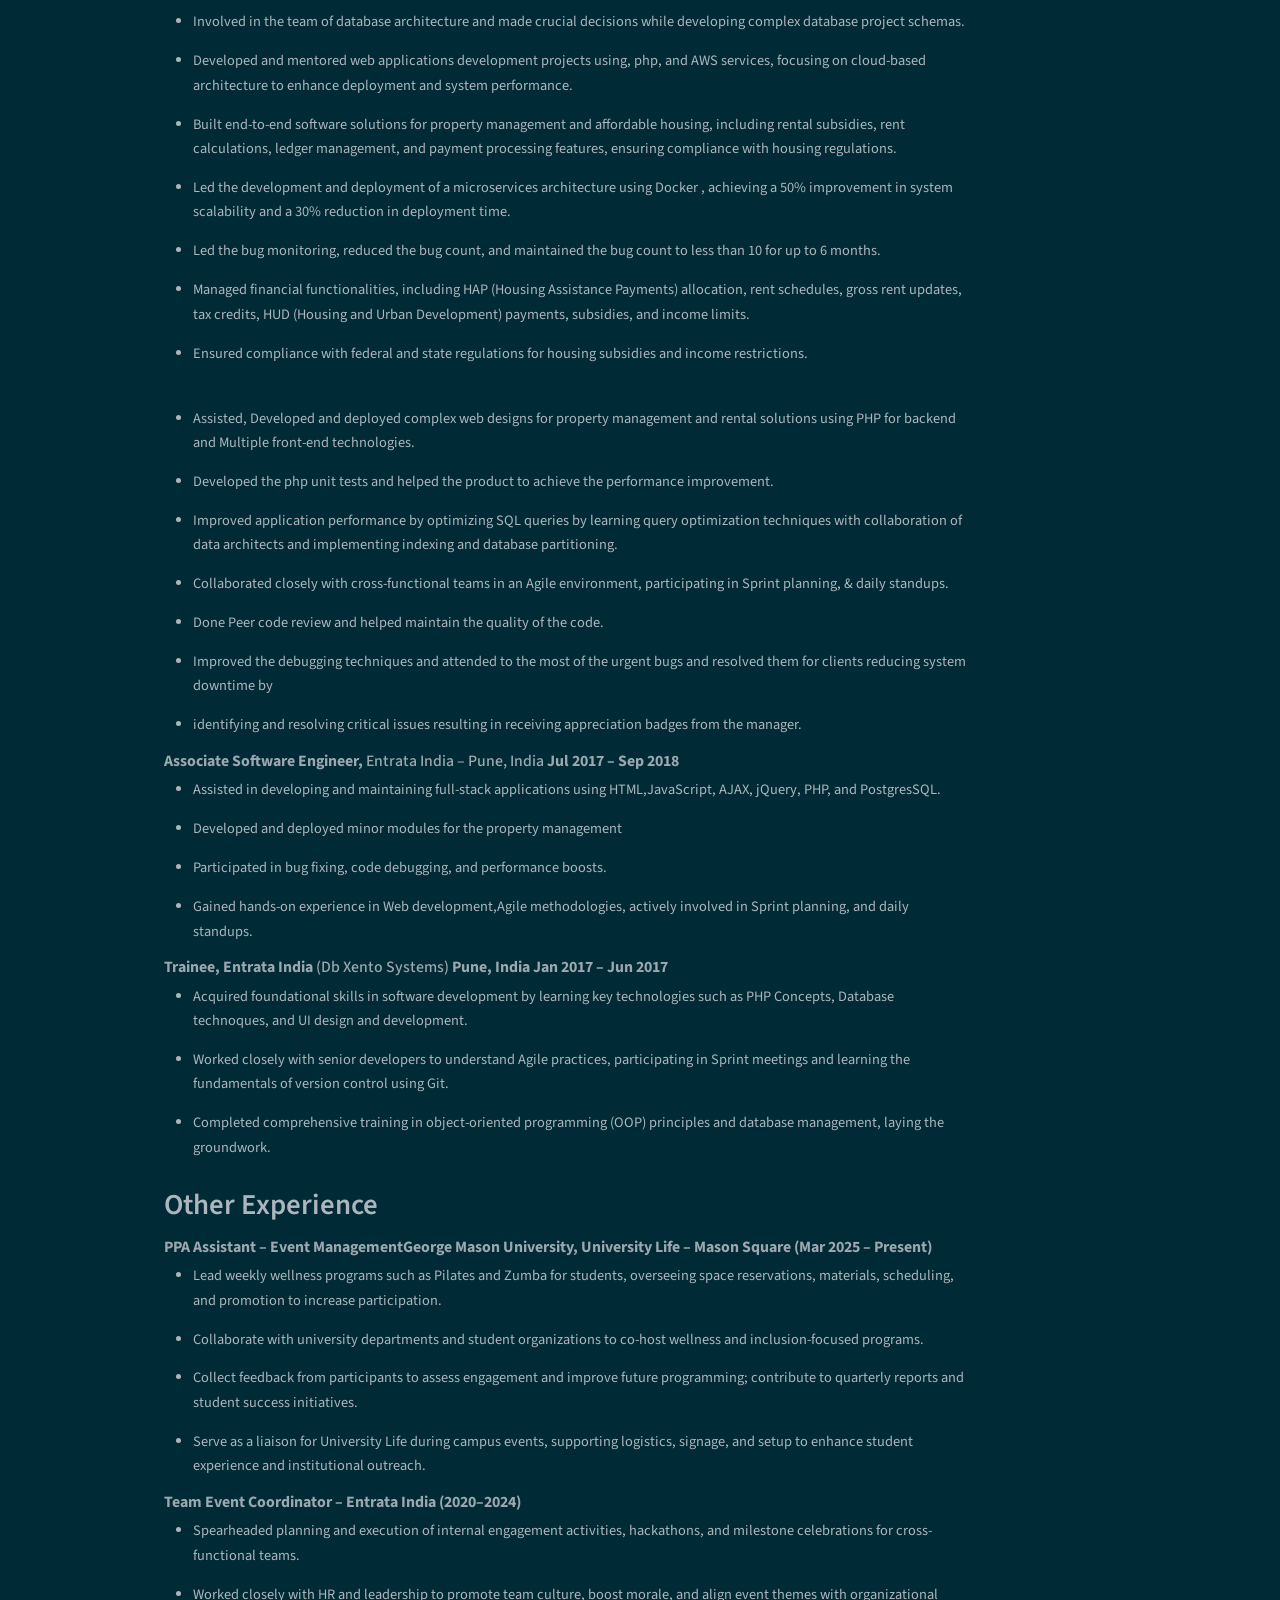
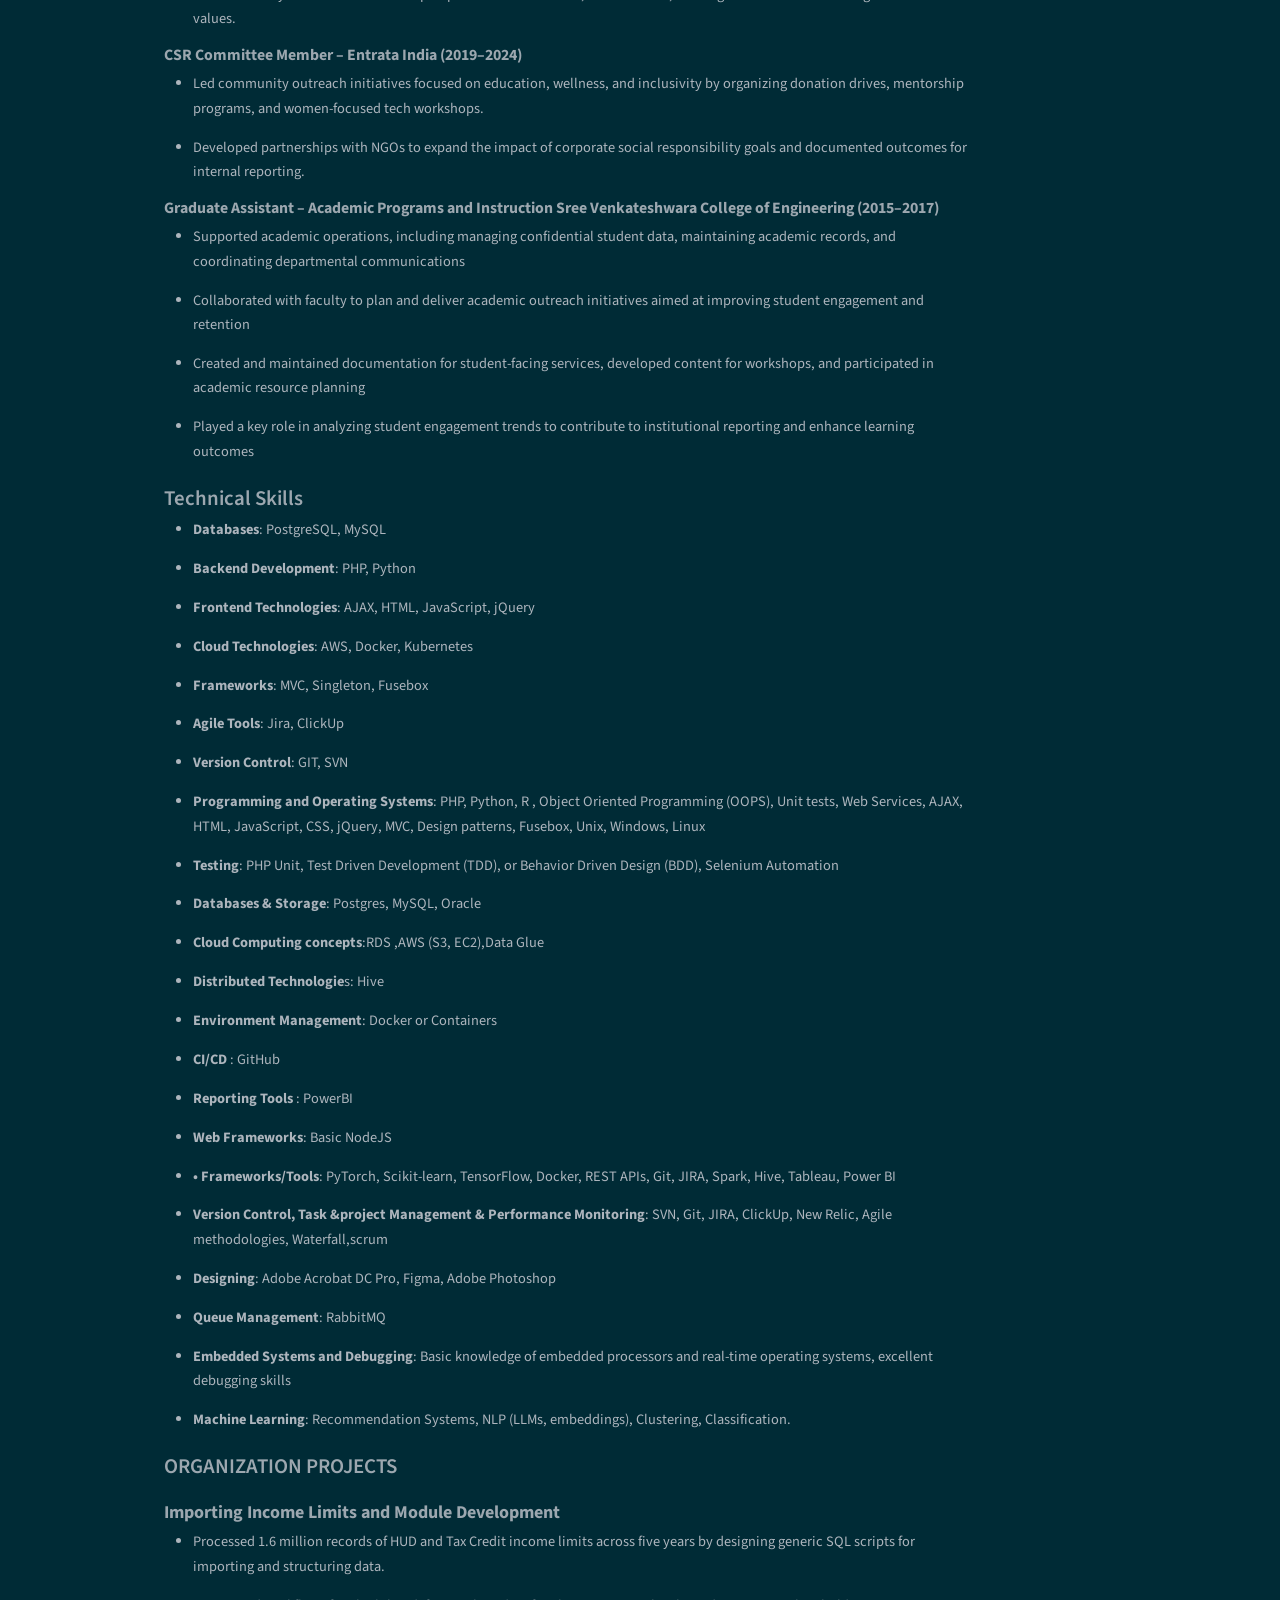
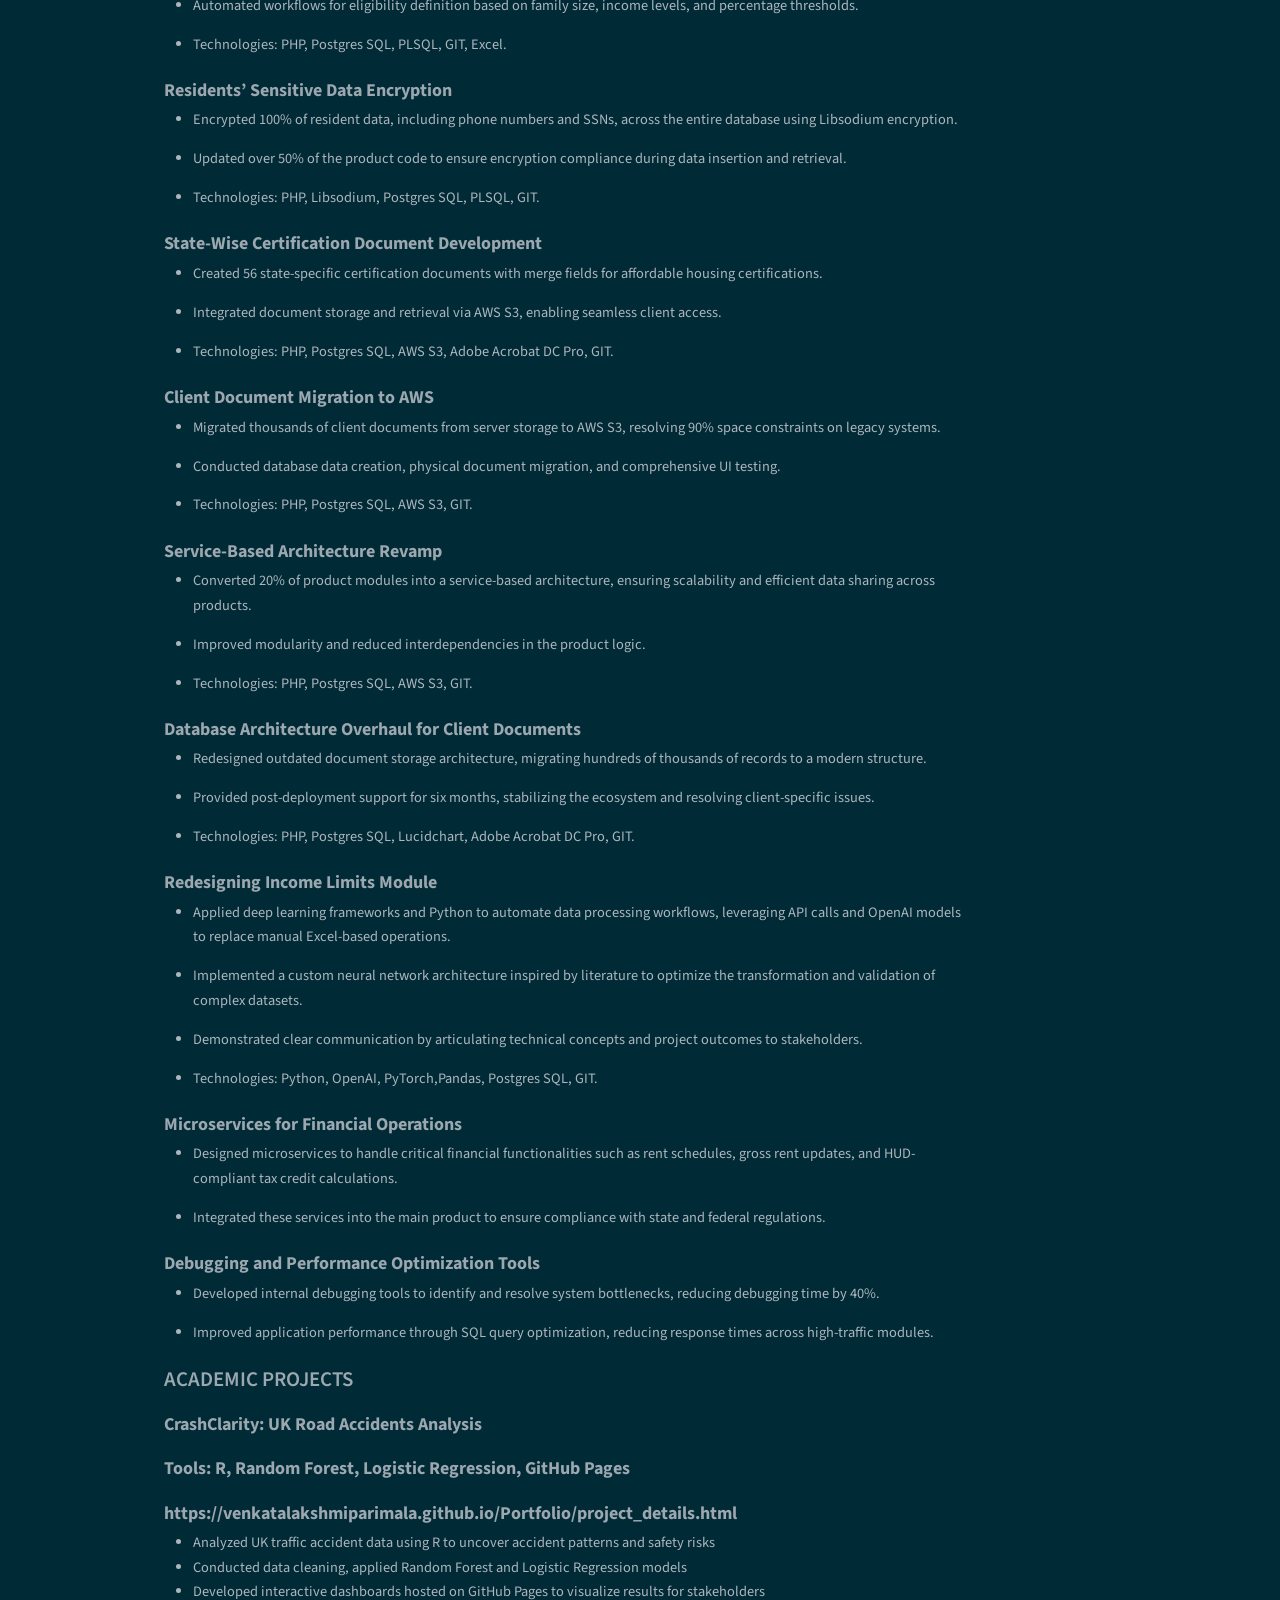
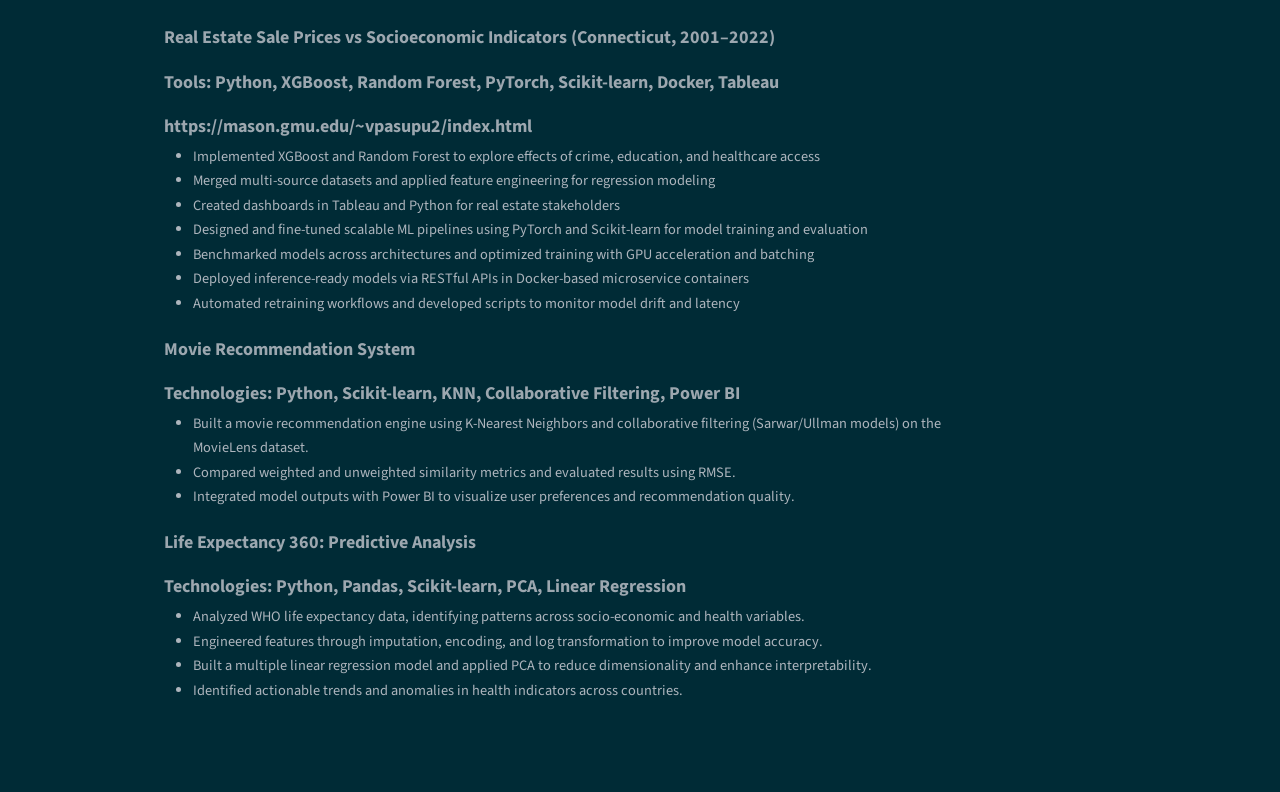
==== commit c809439f: "update portfolio" ====
--- a/docs/about.html
+++ b/docs/about.html
@@ -302,14 +302,16 @@
 </p></li>
 <li><p><strong>Web Frameworks</strong>: Basic NodeJS<br>
 </p></li>
-<li><p><strong>Libraries/Frameworks</strong>: PyTorch, NumPy, Pandas Methodologies: Data Analysis. Data Modeling<br>
+<li><p><strong>• Frameworks/Tools</strong>: PyTorch, Scikit-learn, TensorFlow, Docker, REST APIs, Git, JIRA, Spark, Hive, Tableau, Power BI<br>
 </p></li>
 <li><p><strong>Version Control, Task &amp;project Management &amp; Performance Monitoring</strong>: SVN, Git, JIRA, ClickUp, New Relic, Agile methodologies, Waterfall,scrum</p></li>
 <li><p><strong>Designing</strong>: Adobe Acrobat DC Pro, Figma, Adobe Photoshop<br>
 </p></li>
 <li><p><strong>Queue Management</strong>: RabbitMQ&nbsp;<br>
 </p></li>
-<li><p><strong>Embedded Systems and Debugging</strong>: Basic knowledge of embedded processors and real-time operating systems, excellent debugging skills&nbsp;</p></li>
+<li><p><strong>Embedded Systems and Debugging</strong>: Basic knowledge of embedded processors and real-time operating systems, excellent debugging skills&nbsp;<br>
+</p></li>
+<li><p><strong>Machine Learning</strong>: Recommendation Systems, NLP (LLMs, embeddings), Clustering, Classification.</p></li>
 </ul>
 </section>
 <section id="organization-projects" class="level3">
@@ -388,15 +390,61 @@
 </section>
 <section id="academic-projects" class="level3">
 <h3 class="anchored" data-anchor-id="academic-projects">ACADEMIC PROJECTS</h3>
-<section id="crashclarity-project" class="level4">
-<h4 class="anchored" data-anchor-id="crashclarity-project"><strong>CrashClarity Project</strong></h4>
-<ul>
-<li><p>Analyzed traffic accident data using R to identify patterns and contributing factors.</p></li>
-<li><p>Applyed statistical methods and visualization techniques for Machine Learning Predictive Modeling.</p></li>
-<li><p>Presented insights via an interactive website hosted on GitHub Pages, enhancing data accessibility and decision-making.</p></li>
-<li><p>Technologies: R-programming,Statistical methods, GIT.</p></li>
-</ul>
-<p>Resume: - <a href="VENKATA LAKSHMI PARIMALA PASUPULET Resume_2025.pdf" download="VENKATA LAKSHMI PARIMALA PASUPULET Resume A_2025.pdf">Venkata Lakshmi Parimala Pasupuleti Resume</a></p>
+<section id="crashclarity-uk-road-accidents-analysis" class="level4">
+<h4 class="anchored" data-anchor-id="crashclarity-uk-road-accidents-analysis"><strong>CrashClarity: UK Road Accidents Analysis</strong></h4>
+</section>
+<section id="tools-r-random-forest-logistic-regression-github-pages" class="level4">
+<h4 class="anchored" data-anchor-id="tools-r-random-forest-logistic-regression-github-pages"><strong>Tools: R, Random Forest, Logistic Regression, GitHub Pages</strong></h4>
+</section>
+<section id="httpsvenkatalakshmiparimala.github.ioportfolioproject_details.html" class="level4">
+<h4 class="anchored" data-anchor-id="httpsvenkatalakshmiparimala.github.ioportfolioproject_details.html"><strong>https://venkatalakshmiparimala.github.io/Portfolio/project_details.html</strong></h4>
+<ul>
+<li>Analyzed UK traffic accident data using R to uncover accident patterns and safety risks</li>
+<li>Conducted data cleaning, applied Random Forest and Logistic Regression models<br>
+</li>
+<li>Developed interactive dashboards hosted on GitHub Pages to visualize results for stakeholders</li>
+</ul>
+</section>
+<section id="real-estate-sale-prices-vs-socioeconomic-indicators-connecticut-20012022" class="level4">
+<h4 class="anchored" data-anchor-id="real-estate-sale-prices-vs-socioeconomic-indicators-connecticut-20012022"><strong>Real Estate Sale Prices vs Socioeconomic Indicators (Connecticut, 2001–2022)</strong></h4>
+</section>
+<section id="tools-python-xgboost-random-forest-pytorch-scikit-learn-docker-tableau" class="level4">
+<h4 class="anchored" data-anchor-id="tools-python-xgboost-random-forest-pytorch-scikit-learn-docker-tableau"><strong>Tools: Python, XGBoost, Random Forest, PyTorch, Scikit-learn, Docker, Tableau</strong></h4>
+</section>
+<section id="httpsmason.gmu.eduvpasupu2index.html" class="level4">
+<h4 class="anchored" data-anchor-id="httpsmason.gmu.eduvpasupu2index.html"><strong>https://mason.gmu.edu/~vpasupu2/index.html</strong></h4>
+<ul>
+<li>Implemented XGBoost and Random Forest to explore effects of crime, education, and healthcare access</li>
+<li>Merged multi-source datasets and applied feature engineering for regression modeling</li>
+<li>Created dashboards in Tableau and Python for real estate stakeholders</li>
+<li>Designed and fine-tuned scalable ML pipelines using PyTorch and Scikit-learn for model training and evaluation</li>
+<li>Benchmarked models across architectures and optimized training with GPU acceleration and batching</li>
+<li>Deployed inference-ready models via RESTful APIs in Docker-based microservice containers</li>
+<li>Automated retraining workflows and developed scripts to monitor model drift and latency</li>
+</ul>
+</section>
+<section id="movie-recommendation-system" class="level4">
+<h4 class="anchored" data-anchor-id="movie-recommendation-system"><strong>Movie Recommendation System</strong></h4>
+</section>
+<section id="technologies-python-scikit-learn-knn-collaborative-filtering-power-bi" class="level4">
+<h4 class="anchored" data-anchor-id="technologies-python-scikit-learn-knn-collaborative-filtering-power-bi"><strong>Technologies: Python, Scikit-learn, KNN, Collaborative Filtering, Power BI</strong></h4>
+<ul>
+<li>Built a movie recommendation engine using K-Nearest Neighbors and collaborative filtering (Sarwar/Ullman models) on the MovieLens dataset.</li>
+<li>Compared weighted and unweighted similarity metrics and evaluated results using RMSE.</li>
+<li>Integrated model outputs with Power BI to visualize user preferences and recommendation quality.</li>
+</ul>
+</section>
+<section id="life-expectancy-360-predictive-analysis" class="level4">
+<h4 class="anchored" data-anchor-id="life-expectancy-360-predictive-analysis"><strong>Life Expectancy 360: Predictive Analysis</strong></h4>
+</section>
+<section id="technologies-python-pandas-scikit-learn-pca-linear-regression" class="level4">
+<h4 class="anchored" data-anchor-id="technologies-python-pandas-scikit-learn-pca-linear-regression"><strong>Technologies: Python, Pandas, Scikit-learn, PCA, Linear Regression</strong></h4>
+<ul>
+<li>Analyzed WHO life expectancy data, identifying patterns across socio-economic and health variables.</li>
+<li>Engineered features through imputation, encoding, and log transformation to improve model accuracy.</li>
+<li>Built a multiple linear regression model and applied PCA to reduce dimensionality and enhance interpretability.</li>
+<li>Identified actionable trends and anomalies in health indicators across countries.</li>
+</ul>
 
 
 </section>
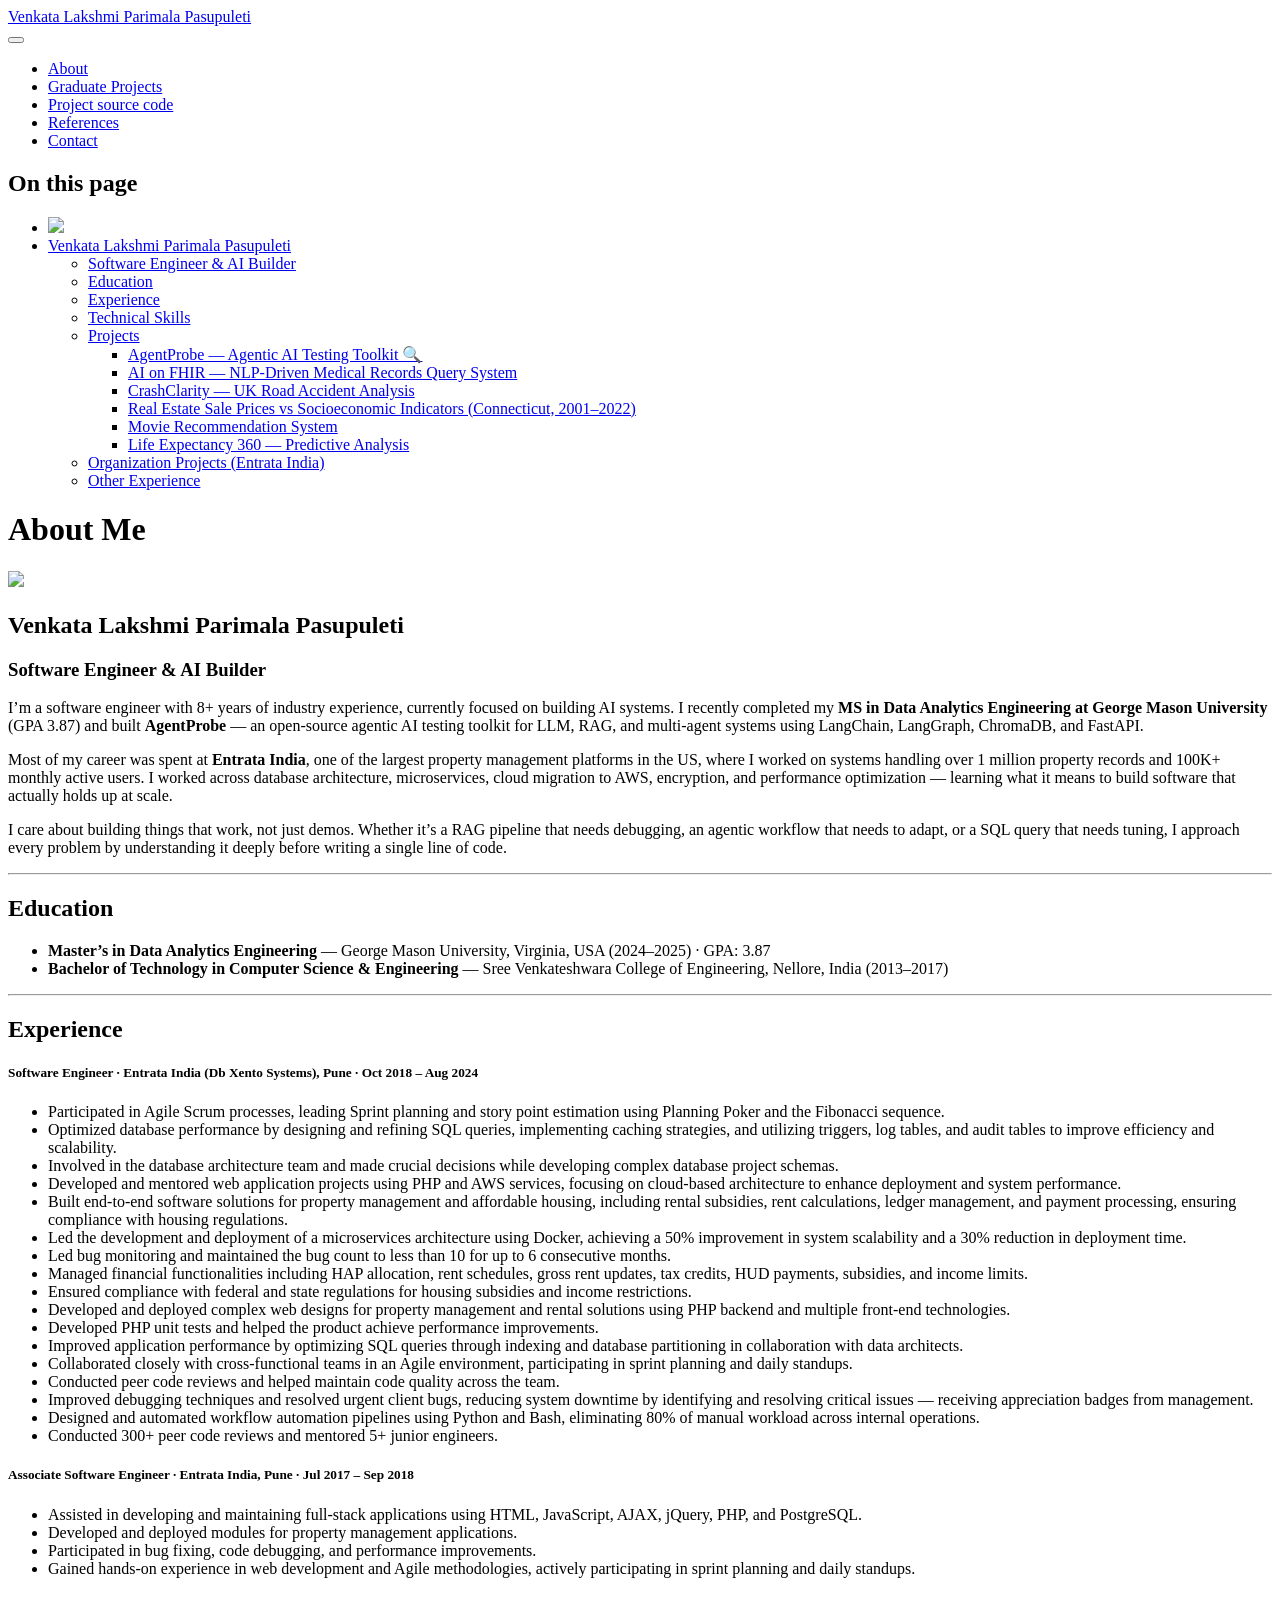
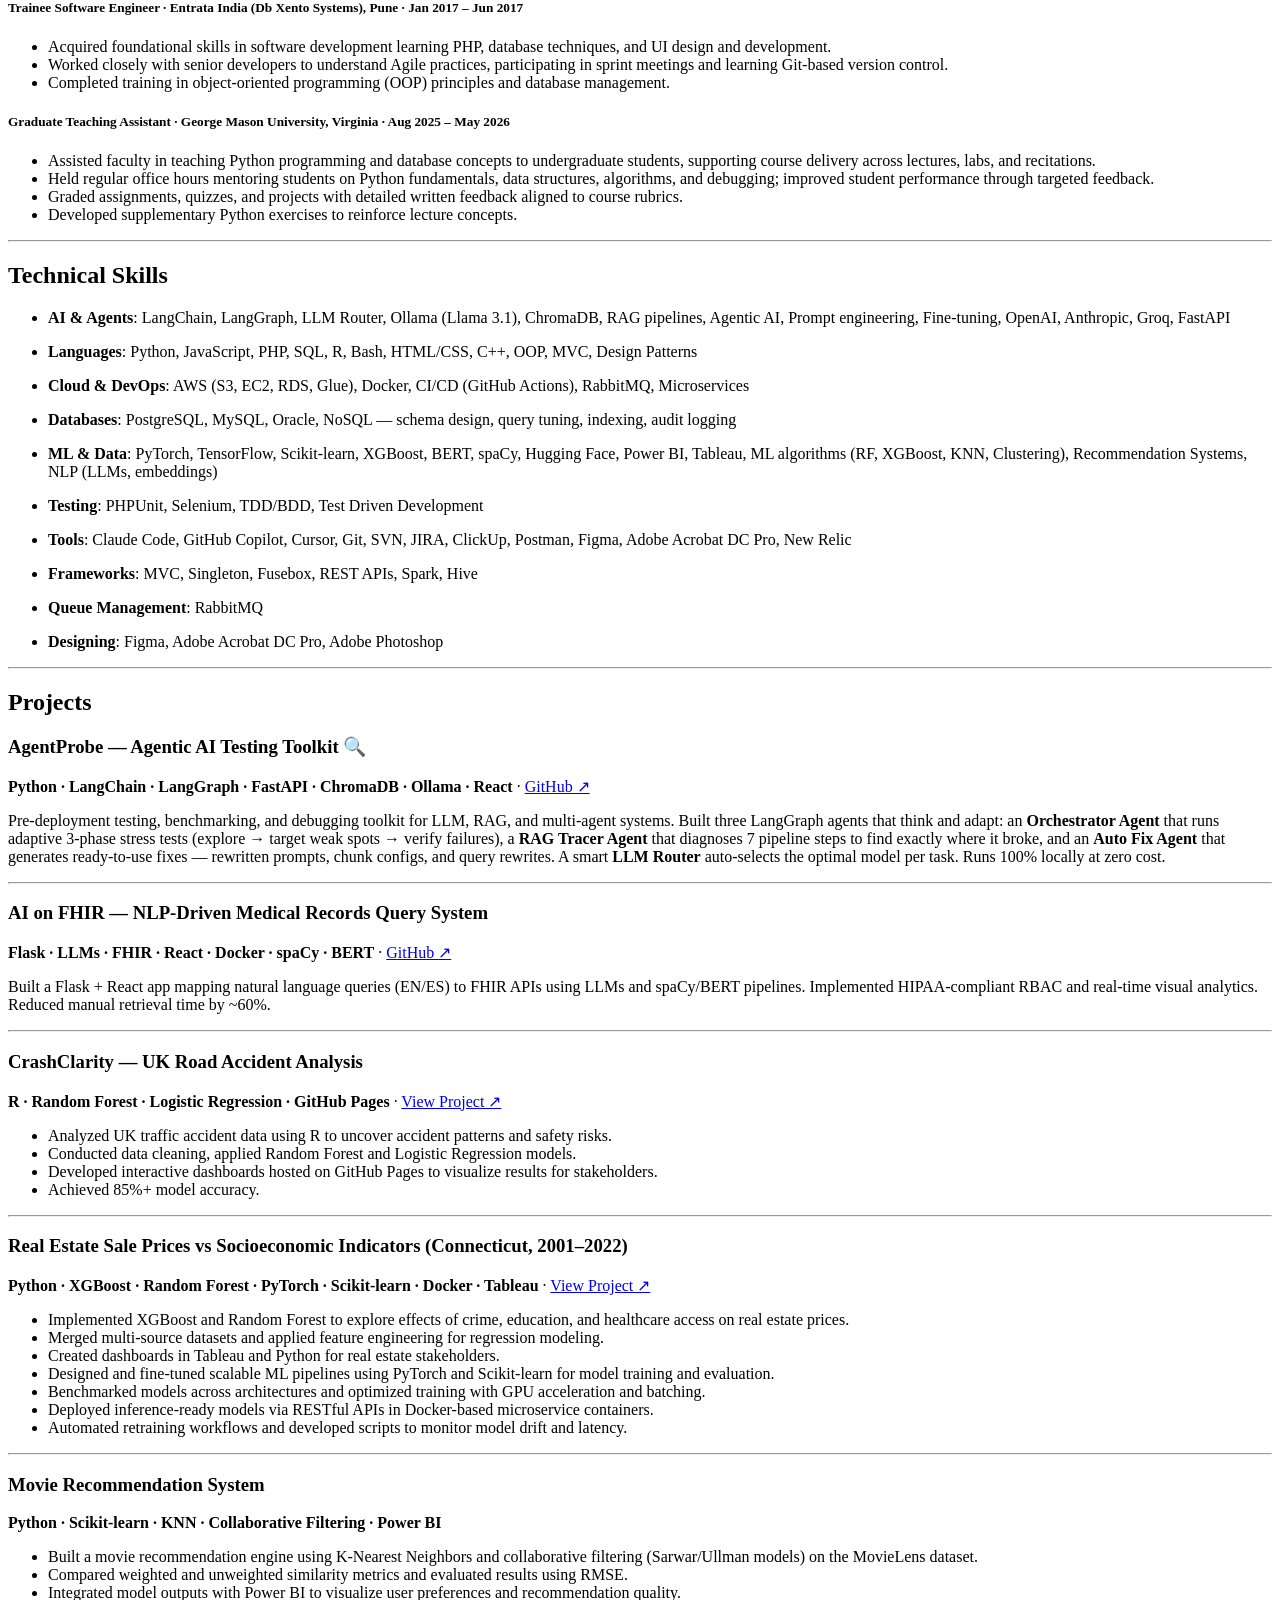
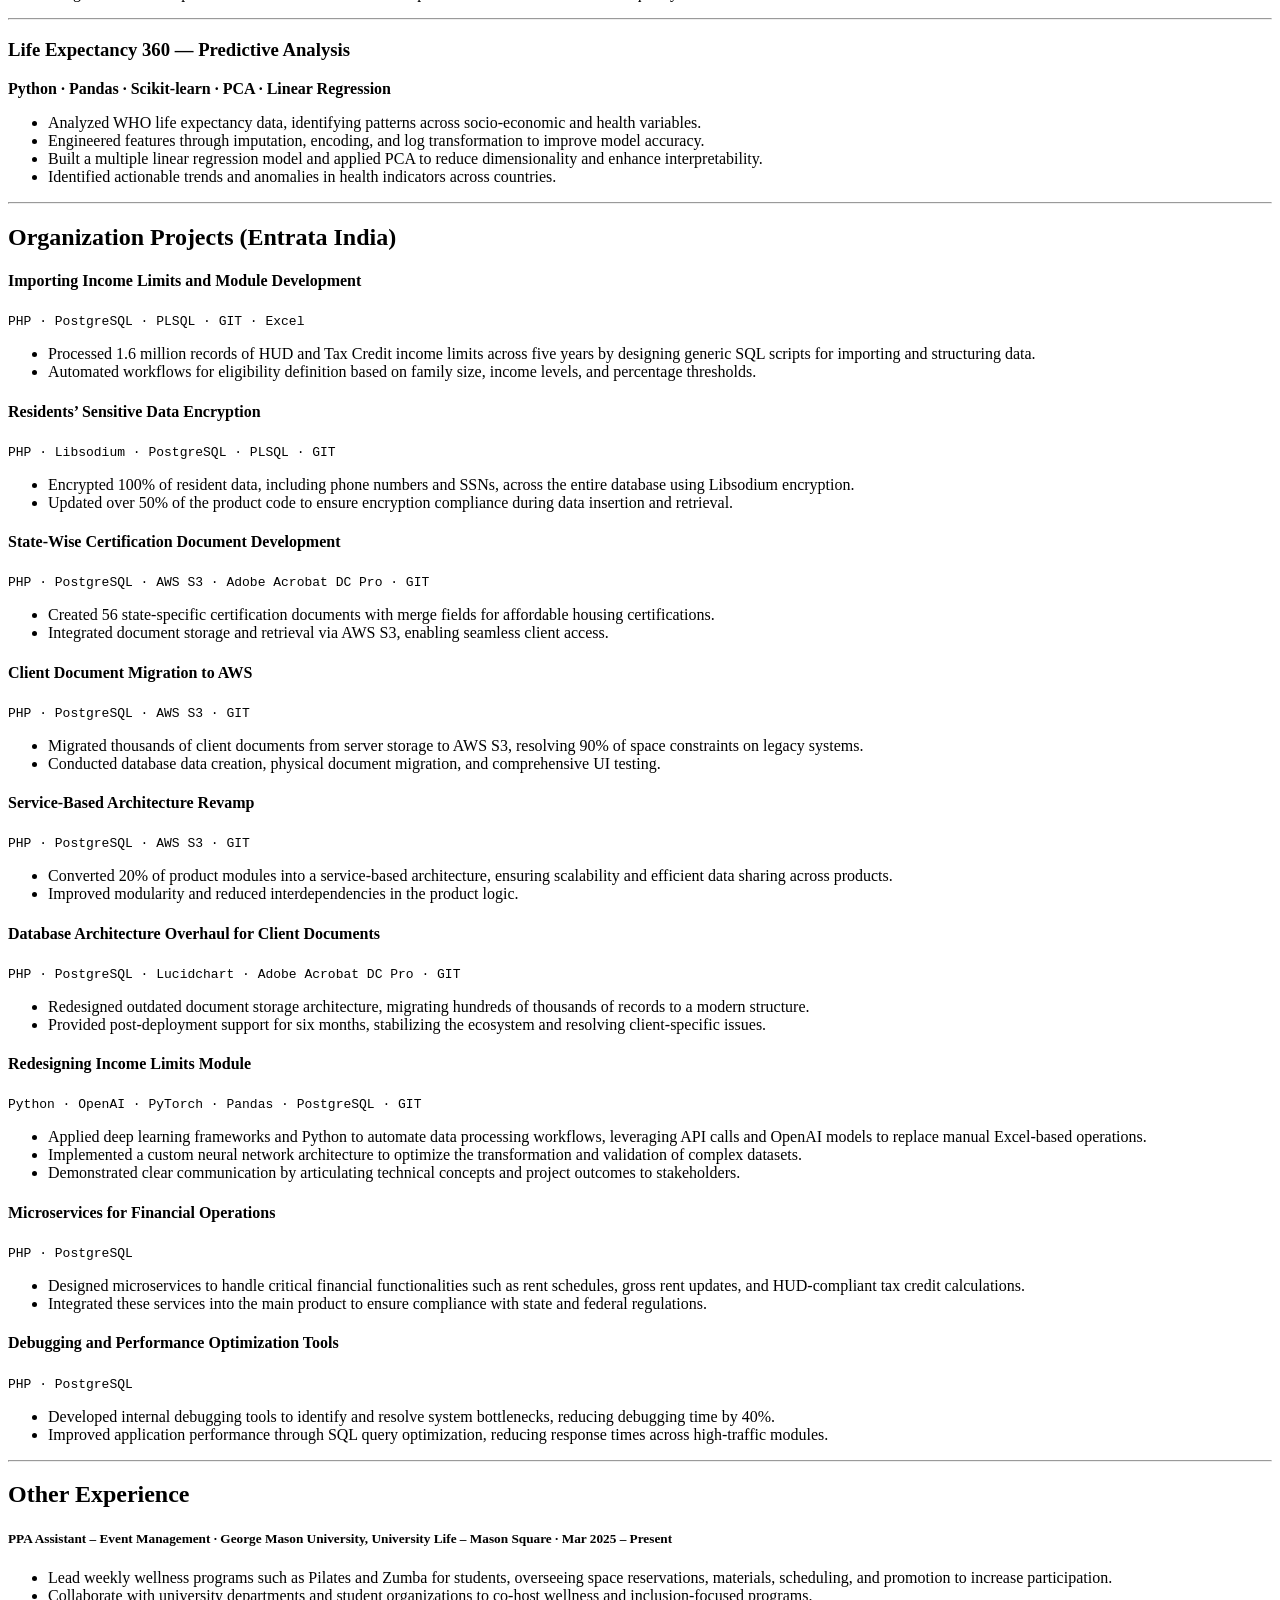
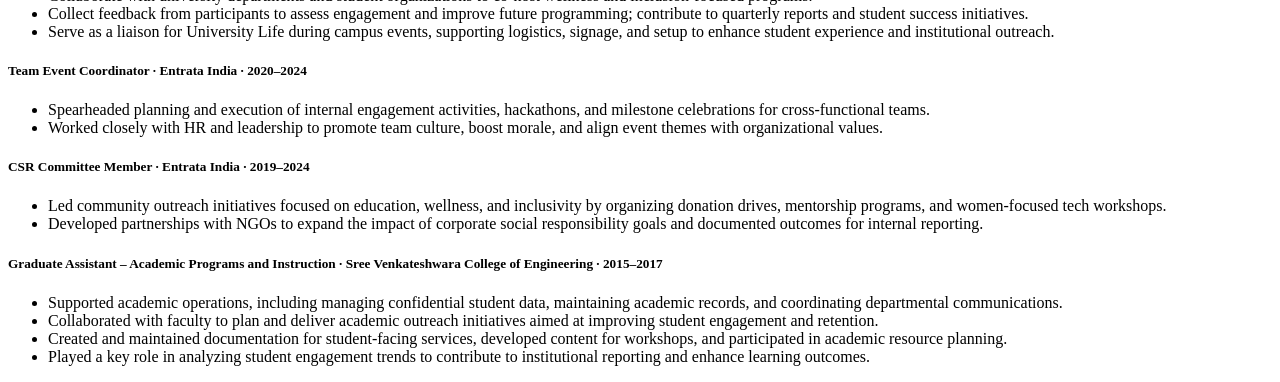
==== commit 5089d597: "Create about.html" ====
--- a/docs/about.html
+++ b/docs/about.html
@@ -2,13 +2,16 @@
 <html xmlns="http://www.w3.org/1999/xhtml" lang="en" xml:lang="en"><head>
 
 <meta charset="utf-8">
-<meta name="generator" content="quarto-1.4.555">
+<meta name="generator" content="quarto-1.9.36">
 
 <meta name="viewport" content="width=device-width, initial-scale=1.0, user-scalable=yes">
 
 
-<title>Venkata Lakshmi Parimala Pasupuleti - About Me</title>
+<title>About Me – Venkata Lakshmi Parimala Pasupuleti</title>
 <style>
+/* Default styles provided by pandoc.
+** See https://pandoc.org/MANUAL.html#variables-for-html for config info.
+*/
 code{white-space: pre-wrap;}
 span.smallcaps{font-variant: small-caps;}
 div.columns{display: flex; gap: min(4vw, 1.5em);}
@@ -30,15 +33,16 @@
 <script src="site_libs/quarto-search/fuse.min.js"></script>
 <script src="site_libs/quarto-search/quarto-search.js"></script>
 <meta name="quarto:offset" content="./">
-<script src="site_libs/quarto-html/quarto.js"></script>
+<script src="site_libs/quarto-html/quarto.js" type="module"></script>
+<script src="site_libs/quarto-html/tabsets/tabsets.js" type="module"></script>
 <script src="site_libs/quarto-html/popper.min.js"></script>
 <script src="site_libs/quarto-html/tippy.umd.min.js"></script>
 <script src="site_libs/quarto-html/anchor.min.js"></script>
 <link href="site_libs/quarto-html/tippy.css" rel="stylesheet">
-<link href="site_libs/quarto-html/quarto-syntax-highlighting-dark.css" rel="stylesheet" id="quarto-text-highlighting-styles">
+<link href="site_libs/quarto-html/quarto-syntax-highlighting-dark-f418161beb48e0141c760e455f12af2c.css" rel="stylesheet" id="quarto-text-highlighting-styles">
 <script src="site_libs/bootstrap/bootstrap.min.js"></script>
 <link href="site_libs/bootstrap/bootstrap-icons.css" rel="stylesheet">
-<link href="site_libs/bootstrap/bootstrap.min.css" rel="stylesheet" id="quarto-bootstrap" data-mode="dark">
+<link href="site_libs/bootstrap/bootstrap-154016016ea6fa8cbe96bb341a88b476.min.css" rel="stylesheet" append-hash="true" id="quarto-bootstrap" data-mode="dark">
 <script id="quarto-search-options" type="application/json">{
   "location": "navbar",
   "copy-button": false,
@@ -70,7 +74,7 @@
 
 </head>
 
-<body class="nav-fixed">
+<body class="nav-fixed quarto-light">
 
 <div id="quarto-search-results"></div>
   <header id="quarto-header" class="headroom fixed-top">
@@ -82,7 +86,7 @@
     </a>
   </div>
             <div id="quarto-search" class="" title="Search"></div>
-          <button class="navbar-toggler" type="button" data-bs-toggle="collapse" data-bs-target="#navbarCollapse" aria-controls="navbarCollapse" aria-expanded="false" aria-label="Toggle navigation" onclick="if (window.quartoToggleHeadroom) { window.quartoToggleHeadroom(); }">
+          <button class="navbar-toggler" type="button" data-bs-toggle="collapse" data-bs-target="#navbarCollapse" aria-controls="navbarCollapse" role="menu" aria-expanded="false" aria-label="Toggle navigation" onclick="if (window.quartoToggleHeadroom) { window.quartoToggleHeadroom(); }">
   <span class="navbar-toggler-icon"></span>
 </button>
           <div class="collapse navbar-collapse" id="navbarCollapse">
@@ -109,7 +113,7 @@
   </li>  
 </ul>
           </div> <!-- /navcollapse -->
-          <div class="quarto-navbar-tools">
+            <div class="quarto-navbar-tools">
 </div>
       </div> <!-- /container-fluid -->
     </nav>
@@ -123,18 +127,24 @@
     <h2 id="toc-title">On this page</h2>
    
   <ul>
-  <li><a href="#section" id="toc-section" class="nav-link active" data-scroll-target="#section"><img src="images/Screenshot 2025-01-15 194855.png" class="img-fluid" width="250"></a></li>
+  <li><a href="#section" id="toc-section" class="nav-link active" data-scroll-target="#section"><img src="images/IMG_0892.jpeg" class="img-fluid" width="250"></a></li>
   <li><a href="#venkata-lakshmi-parimala-pasupuleti" id="toc-venkata-lakshmi-parimala-pasupuleti" class="nav-link" data-scroll-target="#venkata-lakshmi-parimala-pasupuleti">Venkata Lakshmi Parimala Pasupuleti</a>
   <ul class="collapse">
-  <li><a href="#software-engineer-web-database-development-specialist" id="toc-software-engineer-web-database-development-specialist" class="nav-link" data-scroll-target="#software-engineer-web-database-development-specialist">Software Engineer | Web &amp; Database Development Specialist</a></li>
+  <li><a href="#software-engineer-ai-builder" id="toc-software-engineer-ai-builder" class="nav-link" data-scroll-target="#software-engineer-ai-builder">Software Engineer &amp; AI Builder</a></li>
   <li><a href="#education" id="toc-education" class="nav-link" data-scroll-target="#education">Education</a></li>
+  <li><a href="#experience" id="toc-experience" class="nav-link" data-scroll-target="#experience">Experience</a></li>
+  <li><a href="#technical-skills" id="toc-technical-skills" class="nav-link" data-scroll-target="#technical-skills">Technical Skills</a></li>
+  <li><a href="#projects" id="toc-projects" class="nav-link" data-scroll-target="#projects">Projects</a>
+  <ul class="collapse">
+  <li><a href="#agentprobe-agentic-ai-testing-toolkit" id="toc-agentprobe-agentic-ai-testing-toolkit" class="nav-link" data-scroll-target="#agentprobe-agentic-ai-testing-toolkit">AgentProbe — Agentic AI Testing Toolkit 🔍</a></li>
+  <li><a href="#ai-on-fhir-nlp-driven-medical-records-query-system" id="toc-ai-on-fhir-nlp-driven-medical-records-query-system" class="nav-link" data-scroll-target="#ai-on-fhir-nlp-driven-medical-records-query-system">AI on FHIR — NLP-Driven Medical Records Query System</a></li>
+  <li><a href="#crashclarity-uk-road-accident-analysis" id="toc-crashclarity-uk-road-accident-analysis" class="nav-link" data-scroll-target="#crashclarity-uk-road-accident-analysis">CrashClarity — UK Road Accident Analysis</a></li>
+  <li><a href="#real-estate-sale-prices-vs-socioeconomic-indicators-connecticut-20012022" id="toc-real-estate-sale-prices-vs-socioeconomic-indicators-connecticut-20012022" class="nav-link" data-scroll-target="#real-estate-sale-prices-vs-socioeconomic-indicators-connecticut-20012022">Real Estate Sale Prices vs Socioeconomic Indicators (Connecticut, 2001–2022)</a></li>
+  <li><a href="#movie-recommendation-system" id="toc-movie-recommendation-system" class="nav-link" data-scroll-target="#movie-recommendation-system">Movie Recommendation System</a></li>
+  <li><a href="#life-expectancy-360-predictive-analysis" id="toc-life-expectancy-360-predictive-analysis" class="nav-link" data-scroll-target="#life-expectancy-360-predictive-analysis">Life Expectancy 360 — Predictive Analysis</a></li>
   </ul></li>
-  <li><a href="#experience" id="toc-experience" class="nav-link" data-scroll-target="#experience">Experience</a></li>
-  <li><a href="#other-experience" id="toc-other-experience" class="nav-link" data-scroll-target="#other-experience">Other Experience</a>
-  <ul class="collapse">
-  <li><a href="#technical-skills" id="toc-technical-skills" class="nav-link" data-scroll-target="#technical-skills">Technical Skills</a></li>
-  <li><a href="#organization-projects" id="toc-organization-projects" class="nav-link" data-scroll-target="#organization-projects">ORGANIZATION PROJECTS</a></li>
-  <li><a href="#academic-projects" id="toc-academic-projects" class="nav-link" data-scroll-target="#academic-projects">ACADEMIC PROJECTS</a></li>
+  <li><a href="#organization-projects-entrata-india" id="toc-organization-projects-entrata-india" class="nav-link" data-scroll-target="#organization-projects-entrata-india">Organization Projects (Entrata India)</a></li>
+  <li><a href="#other-experience" id="toc-other-experience" class="nav-link" data-scroll-target="#other-experience">Other Experience</a></li>
   </ul></li>
   </ul>
 </nav>
@@ -161,290 +171,265 @@
 </header>
 
 
-<hr>
-<hr>
 <section id="section" class="level3">
-<h3 class="anchored" data-anchor-id="section"><img src="images/Screenshot 2025-01-15 194855.png" class="img-fluid" width="250"></h3>
+<h3 class="anchored" data-anchor-id="section"><img src="images/IMG_0892.jpeg" class="img-fluid" width="250"></h3>
 </section>
 <section id="venkata-lakshmi-parimala-pasupuleti" class="level1">
 <h1>Venkata Lakshmi Parimala Pasupuleti</h1>
-<section id="software-engineer-web-database-development-specialist" class="level3">
-<h3 class="anchored" data-anchor-id="software-engineer-web-database-development-specialist">Software Engineer | Web &amp; Database Development Specialist</h3>
-<p>I have over seven years of experience in web development and database engineering, and my career has been built on a passion for creating high-quality, efficient solutions in dynamic work environments. I enjoy collaborating with teams and contributing to projects that solve real-world problems, especially in the areas of database design, scalable systems, and cloud-based architecture.</p>
-<p>I have experience in property management software development with <strong>Entrata India</strong>, where I worked within an Agile Scrum framework. I actively participated in sprint planning, project execution, and project management. I collaborated closely with cross-functional teams to deliver solutions that enhanced product performance and met client requirements. From optimizing SQL queries to developing scalable microservices, I consistently focused on improving system efficiency and addressing complex technical challenges.</p>
-<p>One of the highlights of my experience was developing a microservices-based architecture that improved system scalability by 50%, and reduced deployment time by 30%, utilizing technologies such as Docker and Kubernetes. I was also deeply involved in migrating thousands of client documents from local servers to AWS cloud storage, which resolved critical storage limitations and ensured data security and accessibility.</p>
-<p>I led several database projects under the guidance of a database architect with 21 years of experience, gaining in-depth knowledge in database management and architecture design. Utilizing these skills, I contributed to building database structures for various projects and also served as a virtual database administrator for the product. In this role, I delivered multiple database optimization solutions to enhance product efficiency.</p>
-<p>In addition to my technical expertise, I have worked on multiple projects in the affordable housing sector. I designed solutions for resident management, rental subsidy calculations, eligibility determination, and rent calculations. My contributions to the development of these systems ensured that they were reliable, secure, and user-friendly. I also worked on encrypting sensitive resident data ensuring full compliance with data protection standards.</p>
-</section>
-<section id="education" class="level3">
-<h3 class="anchored" data-anchor-id="education">Education</h3>
-<ul>
-<li><p><strong>Master’s in Data Analytics Engineering</strong><br>
-George Mason University, Virginia, USA (2024 - 2026)</p>
-<ul>
-<li>GPA: 3.83</li>
-</ul></li>
-<li><p><strong>Bachelor of Technology in Computer Science &amp; Technology</strong><br>
-Sree Venkateshwara College of Engineering, Nellore, India (2013 - 2017)</p></li>
-</ul>
-</section>
-</section>
-<section id="experience" class="level1">
-<h1>Experience</h1>
-<section id="software-engineer-entrata-india-db-xento-systems-pune-india-oct-2018-aug-2024" class="level5">
-<h5 class="anchored" data-anchor-id="software-engineer-entrata-india-db-xento-systems-pune-india-oct-2018-aug-2024"><strong>Software Engineer,</strong> Entrata India (Db Xento Systems) – Pune, India <strong>Oct 2018 – Aug 2024</strong></h5>
-<ul>
-<li><p>Participated in Agile Scrum processes, leading to Sprint planning &amp; story point estimation using Planning Poker and the Fibonacci sequence.</p></li>
-<li><p>Optimized database performance by designing and refining SQL queries, implementing caching strategies, and utilizing triggers, log tables, and audit tables to improve efficiency and scalability.</p></li>
-<li><p>Involved in the team of database architecture and made crucial decisions while developing complex database project schemas.</p></li>
-<li><p>Developed and mentored web applications development projects using, php, and AWS services, focusing on cloud-based architecture to enhance deployment and system performance.</p></li>
-<li><p>Built end-to-end software solutions for property management and affordable housing, including rental subsidies, rent calculations, ledger management, and payment processing features, ensuring compliance with housing regulations.</p></li>
-<li><p>Led the development and deployment of a microservices architecture using Docker , achieving a 50% improvement in system scalability and a 30% reduction in deployment time.</p></li>
-<li><p>Led the bug monitoring, reduced the bug count, and maintained the bug count to less than 10 for up to 6 months.</p></li>
-<li><p>Managed financial functionalities, including HAP (Housing Assistance Payments) allocation, rent schedules, gross rent updates, tax credits, HUD (Housing and Urban Development) payments, subsidies, and income limits.</p></li>
-<li><p>Ensured compliance with federal and state regulations for housing subsidies and income restrictions.</p></li>
-</ul>
-</section>
-<section id="section-1" class="level5">
-<h5 class="anchored" data-anchor-id="section-1"></h5>
-<ul>
-<li><p>Assisted, Developed and deployed complex web designs for property management and rental solutions using PHP for backend and Multiple front-end technologies.</p></li>
-<li><p>Developed the php unit tests and helped the product to achieve the performance improvement.</p></li>
-<li><p>Improved application performance by optimizing SQL queries by learning query optimization techniques with collaboration of data architects and implementing indexing and database partitioning.</p></li>
-<li><p>Collaborated closely with cross-functional teams in an Agile environment, participating in Sprint planning, &amp; daily standups.</p></li>
-<li><p>Done Peer code review and helped maintain the quality of the code.</p></li>
-<li><p>Improved the debugging techniques and attended to the most of the urgent bugs and resolved them for clients reducing system downtime by</p></li>
-<li><p>identifying and resolving critical issues resulting in receiving appreciation badges from the manager.</p></li>
-</ul>
-</section>
-<section id="associate-software-engineer-entrata-india-pune-india-jul-2017-sep-2018" class="level5">
-<h5 class="anchored" data-anchor-id="associate-software-engineer-entrata-india-pune-india-jul-2017-sep-2018"><strong>Associate Software Engineer,</strong> Entrata India – Pune, India <strong>Jul 2017 – Sep 2018</strong></h5>
-<ul>
-<li><p>Assisted in developing and maintaining full-stack applications using HTML,JavaScript, AJAX, jQuery, PHP, and PostgresSQL.</p></li>
-<li><p>Developed and deployed minor modules for the property management</p></li>
-<li><p>Participated in bug fixing, code debugging, and performance boosts.</p></li>
-<li><p>Gained hands-on experience in Web development,Agile methodologies, actively involved in Sprint planning, and daily standups.</p></li>
-</ul>
-</section>
-<section id="trainee-entrata-india-db-xento-systems-pune-india-jan-2017-jun-2017" class="level5">
-<h5 class="anchored" data-anchor-id="trainee-entrata-india-db-xento-systems-pune-india-jan-2017-jun-2017"><strong>Trainee, Entrata India</strong> (Db Xento Systems) <strong>Pune, India Jan 2017 – Jun 2017</strong></h5>
-<ul>
-<li><p>Acquired foundational skills in software development by learning key technologies such as PHP Concepts, Database technoques, and UI design and development.</p></li>
-<li><p>Worked closely with senior developers to understand Agile practices, participating in Sprint meetings and learning the fundamentals of version control using Git.</p></li>
-<li><p>Completed comprehensive training in object-oriented programming (OOP) principles and database management, laying the groundwork.</p></li>
-</ul>
-</section>
-</section>
-<section id="other-experience" class="level1">
-<h1>Other Experience</h1>
-<section id="ppa-assistant-event-managementgeorge-mason-university-university-life-mason-square-mar-2025-present" class="level5">
-<h5 class="anchored" data-anchor-id="ppa-assistant-event-managementgeorge-mason-university-university-life-mason-square-mar-2025-present"><strong>PPA Assistant – Event ManagementGeorge Mason University, University Life – Mason Square (Mar 2025 – Present)</strong></h5>
-<ul>
-<li><p>Lead weekly wellness programs such as Pilates and Zumba for students, overseeing space reservations, materials, scheduling, and promotion to increase participation.</p></li>
-<li><p>Collaborate with university departments and student organizations to co-host wellness and inclusion-focused programs.</p></li>
-<li><p>Collect feedback from participants to assess engagement and improve future programming; contribute to quarterly reports and student success initiatives.</p></li>
-<li><p>Serve as a liaison for University Life during campus events, supporting logistics, signage, and setup to enhance student experience and institutional outreach.</p></li>
-</ul>
-</section>
-<section id="team-event-coordinator-entrata-india-20202024" class="level5">
-<h5 class="anchored" data-anchor-id="team-event-coordinator-entrata-india-20202024"><strong>Team Event Coordinator – Entrata India (2020–2024)</strong></h5>
-<ul>
-<li><p>Spearheaded planning and execution of internal engagement activities, hackathons, and milestone celebrations for cross-functional teams.</p></li>
-<li><p>Worked closely with HR and leadership to promote team culture, boost morale, and align event themes with organizational values.</p></li>
-</ul>
-</section>
-<section id="csr-committee-member-entrata-india-20192024" class="level5">
-<h5 class="anchored" data-anchor-id="csr-committee-member-entrata-india-20192024"><strong>CSR Committee Member – Entrata India (2019–2024)</strong></h5>
-<ul>
-<li><p>Led community outreach initiatives focused on education, wellness, and inclusivity by organizing donation drives, mentorship programs, and women-focused tech workshops.</p></li>
-<li><p>Developed partnerships with NGOs to expand the impact of corporate social responsibility goals and documented outcomes for internal reporting.</p></li>
-</ul>
-</section>
-<section id="graduate-assistant-academic-programs-and-instruction-sree-venkateshwara-college-of-engineering-20152017" class="level5">
-<h5 class="anchored" data-anchor-id="graduate-assistant-academic-programs-and-instruction-sree-venkateshwara-college-of-engineering-20152017"><strong>Graduate Assistant – Academic Programs and Instruction Sree Venkateshwara College of Engineering (2015–2017)</strong></h5>
-<ul>
-<li><p>Supported academic operations, including managing confidential student data, maintaining academic records, and coordinating departmental communications</p></li>
-<li><p>Collaborated with faculty to plan and deliver academic outreach initiatives aimed at improving student engagement and retention</p></li>
-<li><p>Created and maintained documentation for student-facing services, developed content for workshops, and participated in academic resource planning</p></li>
-<li><p>Played a key role in analyzing student engagement trends to contribute to institutional reporting and enhance learning outcomes</p></li>
-</ul>
-</section>
-<section id="technical-skills" class="level3">
-<h3 class="anchored" data-anchor-id="technical-skills">Technical Skills</h3>
-<ul>
-<li><p><strong>Databases</strong>: PostgreSQL, MySQL<br>
-</p></li>
-<li><p><strong>Backend Development</strong>: PHP, Python<br>
-</p></li>
-<li><p><strong>Frontend Technologies</strong>: AJAX, HTML, JavaScript, jQuery<br>
-</p></li>
-<li><p><strong>Cloud Technologies</strong>: AWS, Docker, Kubernetes<br>
-</p></li>
-<li><p><strong>Frameworks</strong>: MVC, Singleton, Fusebox<br>
-</p></li>
-<li><p><strong>Agile Tools</strong>: Jira, ClickUp<br>
-</p></li>
-<li><p><strong>Version Control</strong>: GIT, SVN</p></li>
-<li><p><strong>Programming and Operating Systems</strong>: PHP, Python, R , Object Oriented Programming (OOPS), Unit tests, Web Services, AJAX, HTML, JavaScript, CSS, jQuery, MVC, Design patterns, Fusebox, Unix, Windows, Linux<br>
-</p></li>
-<li><p><strong>Testing</strong>: PHP Unit, Test Driven Development (TDD), or Behavior Driven Design (BDD), Selenium Automation</p></li>
-<li><p><strong>Databases &amp; Storage</strong>: Postgres, MySQL, Oracle<br>
-</p></li>
-<li><p><strong>Cloud Computing concepts</strong>:RDS ,AWS (S3, EC2),Data Glue<br>
-</p></li>
-<li><p><strong>Distributed Technologie</strong>s: Hive<br>
-</p></li>
-<li><p><strong>Environment Management</strong>: Docker or Containers<br>
-</p></li>
-<li><p><strong>CI/CD</strong> : GitHub<br>
-</p></li>
-<li><p><strong>Reporting Tools</strong> : PowerBI<br>
-</p></li>
-<li><p><strong>Web Frameworks</strong>: Basic NodeJS<br>
-</p></li>
-<li><p><strong>• Frameworks/Tools</strong>: PyTorch, Scikit-learn, TensorFlow, Docker, REST APIs, Git, JIRA, Spark, Hive, Tableau, Power BI<br>
-</p></li>
-<li><p><strong>Version Control, Task &amp;project Management &amp; Performance Monitoring</strong>: SVN, Git, JIRA, ClickUp, New Relic, Agile methodologies, Waterfall,scrum</p></li>
-<li><p><strong>Designing</strong>: Adobe Acrobat DC Pro, Figma, Adobe Photoshop<br>
-</p></li>
-<li><p><strong>Queue Management</strong>: RabbitMQ&nbsp;<br>
-</p></li>
-<li><p><strong>Embedded Systems and Debugging</strong>: Basic knowledge of embedded processors and real-time operating systems, excellent debugging skills&nbsp;<br>
-</p></li>
-<li><p><strong>Machine Learning</strong>: Recommendation Systems, NLP (LLMs, embeddings), Clustering, Classification.</p></li>
-</ul>
-</section>
-<section id="organization-projects" class="level3">
-<h3 class="anchored" data-anchor-id="organization-projects">ORGANIZATION PROJECTS</h3>
-<section id="importing-income-limits-and-module-development" class="level4">
-<h4 class="anchored" data-anchor-id="importing-income-limits-and-module-development"><strong>Importing Income Limits and Module Development</strong></h4>
-<ul>
-<li><p>Processed 1.6 million records of HUD and Tax Credit income limits across five years by designing generic SQL scripts for importing and structuring data.</p></li>
-<li><p>Automated workflows for eligibility definition based on family size, income levels, and percentage thresholds.</p></li>
-<li><p>Technologies: PHP, Postgres SQL, PLSQL, GIT, Excel.</p></li>
-</ul>
-</section>
-<section id="residents-sensitive-data-encryption" class="level4">
-<h4 class="anchored" data-anchor-id="residents-sensitive-data-encryption"><strong>Residents’ Sensitive Data Encryption</strong></h4>
-<ul>
-<li><p>Encrypted 100% of resident data, including phone numbers and SSNs, across the entire database using Libsodium encryption.</p></li>
-<li><p>Updated over 50% of the product code to ensure encryption compliance during data insertion and retrieval.</p></li>
-<li><p>Technologies: PHP, Libsodium, Postgres SQL, PLSQL, GIT.</p></li>
-</ul>
-</section>
-<section id="state-wise-certification-document-development" class="level4">
-<h4 class="anchored" data-anchor-id="state-wise-certification-document-development"><strong>State-Wise Certification Document Development</strong></h4>
-<ul>
-<li><p>Created 56 state-specific certification documents with merge fields for affordable housing certifications.</p></li>
-<li><p>Integrated document storage and retrieval via AWS S3, enabling seamless client access.</p></li>
-<li><p>Technologies: PHP, Postgres SQL, AWS S3, Adobe Acrobat DC Pro, GIT.</p></li>
-</ul>
-</section>
-<section id="client-document-migration-to-aws" class="level4">
-<h4 class="anchored" data-anchor-id="client-document-migration-to-aws"><strong>Client Document Migration to AWS</strong></h4>
-<ul>
-<li><p>Migrated thousands of client documents from server storage to AWS S3, resolving 90% space constraints on legacy systems.</p></li>
-<li><p>Conducted database data creation, physical document migration, and comprehensive UI testing.</p></li>
-<li><p>Technologies: PHP, Postgres SQL, AWS S3, GIT.</p></li>
-</ul>
-</section>
-<section id="service-based-architecture-revamp" class="level4">
-<h4 class="anchored" data-anchor-id="service-based-architecture-revamp"><strong>Service-Based Architecture Revamp</strong></h4>
-<ul>
-<li><p>Converted 20% of product modules into a service-based architecture, ensuring scalability and efficient data sharing across products.</p></li>
-<li><p>Improved modularity and reduced interdependencies in the product logic.</p></li>
-<li><p>Technologies: PHP, Postgres SQL, AWS S3, GIT.</p></li>
-</ul>
-</section>
-<section id="database-architecture-overhaul-for-client-documents" class="level4">
-<h4 class="anchored" data-anchor-id="database-architecture-overhaul-for-client-documents"><strong>Database Architecture Overhaul for Client Documents</strong></h4>
-<ul>
-<li><p>Redesigned outdated document storage architecture, migrating hundreds of thousands of records to a modern structure.</p></li>
-<li><p>Provided post-deployment support for six months, stabilizing the ecosystem and resolving client-specific issues.</p></li>
-<li><p>Technologies: PHP, Postgres SQL, Lucidchart, Adobe Acrobat DC Pro, GIT.</p></li>
-</ul>
-</section>
-<section id="redesigning-income-limits-module" class="level4">
-<h4 class="anchored" data-anchor-id="redesigning-income-limits-module"><strong>Redesigning Income Limits Module</strong></h4>
-<ul>
-<li><p>Applied deep learning frameworks and Python to automate data processing workflows, leveraging API calls and OpenAI models to replace manual Excel-based operations.</p></li>
-<li><p>Implemented a custom neural network architecture inspired by literature to optimize the transformation and validation of complex datasets.</p></li>
-<li><p>Demonstrated clear communication by articulating technical concepts and project outcomes to stakeholders.&nbsp;</p></li>
-<li><p>Technologies: Python, OpenAI, PyTorch,Pandas, Postgres SQL, GIT.</p></li>
-</ul>
-</section>
-<section id="microservices-for-financial-operations" class="level4">
-<h4 class="anchored" data-anchor-id="microservices-for-financial-operations"><strong>Microservices for Financial Operations</strong></h4>
-<ul>
-<li><p>Designed microservices to handle critical financial functionalities such as rent schedules, gross rent updates, and HUD-compliant tax credit calculations.</p></li>
-<li><p>Integrated these services into the main product to ensure compliance with state and federal regulations.</p></li>
-</ul>
-</section>
-<section id="debugging-and-performance-optimization-tools" class="level4">
-<h4 class="anchored" data-anchor-id="debugging-and-performance-optimization-tools"><strong>Debugging and Performance Optimization Tools</strong></h4>
-<ul>
-<li><p>Developed internal debugging tools to identify and resolve system bottlenecks, reducing debugging time by 40%.</p></li>
-<li><p>Improved application performance through SQL query optimization, reducing response times across high-traffic modules.</p></li>
-</ul>
-</section>
-</section>
-<section id="academic-projects" class="level3">
-<h3 class="anchored" data-anchor-id="academic-projects">ACADEMIC PROJECTS</h3>
-<section id="crashclarity-uk-road-accidents-analysis" class="level4">
-<h4 class="anchored" data-anchor-id="crashclarity-uk-road-accidents-analysis"><strong>CrashClarity: UK Road Accidents Analysis</strong></h4>
-</section>
-<section id="tools-r-random-forest-logistic-regression-github-pages" class="level4">
-<h4 class="anchored" data-anchor-id="tools-r-random-forest-logistic-regression-github-pages"><strong>Tools: R, Random Forest, Logistic Regression, GitHub Pages</strong></h4>
-</section>
-<section id="httpsvenkatalakshmiparimala.github.ioportfolioproject_details.html" class="level4">
-<h4 class="anchored" data-anchor-id="httpsvenkatalakshmiparimala.github.ioportfolioproject_details.html"><strong>https://venkatalakshmiparimala.github.io/Portfolio/project_details.html</strong></h4>
-<ul>
-<li>Analyzed UK traffic accident data using R to uncover accident patterns and safety risks</li>
-<li>Conducted data cleaning, applied Random Forest and Logistic Regression models<br>
-</li>
-<li>Developed interactive dashboards hosted on GitHub Pages to visualize results for stakeholders</li>
-</ul>
-</section>
-<section id="real-estate-sale-prices-vs-socioeconomic-indicators-connecticut-20012022" class="level4">
-<h4 class="anchored" data-anchor-id="real-estate-sale-prices-vs-socioeconomic-indicators-connecticut-20012022"><strong>Real Estate Sale Prices vs Socioeconomic Indicators (Connecticut, 2001–2022)</strong></h4>
-</section>
-<section id="tools-python-xgboost-random-forest-pytorch-scikit-learn-docker-tableau" class="level4">
-<h4 class="anchored" data-anchor-id="tools-python-xgboost-random-forest-pytorch-scikit-learn-docker-tableau"><strong>Tools: Python, XGBoost, Random Forest, PyTorch, Scikit-learn, Docker, Tableau</strong></h4>
-</section>
-<section id="httpsmason.gmu.eduvpasupu2index.html" class="level4">
-<h4 class="anchored" data-anchor-id="httpsmason.gmu.eduvpasupu2index.html"><strong>https://mason.gmu.edu/~vpasupu2/index.html</strong></h4>
-<ul>
-<li>Implemented XGBoost and Random Forest to explore effects of crime, education, and healthcare access</li>
-<li>Merged multi-source datasets and applied feature engineering for regression modeling</li>
-<li>Created dashboards in Tableau and Python for real estate stakeholders</li>
-<li>Designed and fine-tuned scalable ML pipelines using PyTorch and Scikit-learn for model training and evaluation</li>
-<li>Benchmarked models across architectures and optimized training with GPU acceleration and batching</li>
-<li>Deployed inference-ready models via RESTful APIs in Docker-based microservice containers</li>
-<li>Automated retraining workflows and developed scripts to monitor model drift and latency</li>
-</ul>
-</section>
-<section id="movie-recommendation-system" class="level4">
-<h4 class="anchored" data-anchor-id="movie-recommendation-system"><strong>Movie Recommendation System</strong></h4>
-</section>
-<section id="technologies-python-scikit-learn-knn-collaborative-filtering-power-bi" class="level4">
-<h4 class="anchored" data-anchor-id="technologies-python-scikit-learn-knn-collaborative-filtering-power-bi"><strong>Technologies: Python, Scikit-learn, KNN, Collaborative Filtering, Power BI</strong></h4>
+<section id="software-engineer-ai-builder" class="level3">
+<h3 class="anchored" data-anchor-id="software-engineer-ai-builder">Software Engineer &amp; AI Builder</h3>
+<p>I’m a software engineer with 8+ years of industry experience, currently focused on building AI systems. I recently completed my <strong>MS in Data Analytics Engineering at George Mason University</strong> (GPA 3.87) and built <strong>AgentProbe</strong> — an open-source agentic AI testing toolkit for LLM, RAG, and multi-agent systems using LangChain, LangGraph, ChromaDB, and FastAPI.</p>
+<p>Most of my career was spent at <strong>Entrata India</strong>, one of the largest property management platforms in the US, where I worked on systems handling over 1 million property records and 100K+ monthly active users. I worked across database architecture, microservices, cloud migration to AWS, encryption, and performance optimization — learning what it means to build software that actually holds up at scale.</p>
+<p>I care about building things that work, not just demos. Whether it’s a RAG pipeline that needs debugging, an agentic workflow that needs to adapt, or a SQL query that needs tuning, I approach every problem by understanding it deeply before writing a single line of code.</p>
+<hr>
+</section>
+<section id="education" class="level2">
+<h2 class="anchored" data-anchor-id="education">Education</h2>
+<ul>
+<li><strong>Master’s in Data Analytics Engineering</strong> — George Mason University, Virginia, USA (2024–2025) · GPA: 3.87</li>
+<li><strong>Bachelor of Technology in Computer Science &amp; Engineering</strong> — Sree Venkateshwara College of Engineering, Nellore, India (2013–2017)</li>
+</ul>
+<hr>
+</section>
+<section id="experience" class="level2">
+<h2 class="anchored" data-anchor-id="experience">Experience</h2>
+<section id="software-engineer-entrata-india-db-xento-systems-pune-oct-2018-aug-2024" class="level5">
+<h5 class="anchored" data-anchor-id="software-engineer-entrata-india-db-xento-systems-pune-oct-2018-aug-2024"><strong>Software Engineer</strong> · Entrata India (Db Xento Systems), Pune · Oct 2018 – Aug 2024</h5>
+<ul>
+<li>Participated in Agile Scrum processes, leading Sprint planning and story point estimation using Planning Poker and the Fibonacci sequence.</li>
+<li>Optimized database performance by designing and refining SQL queries, implementing caching strategies, and utilizing triggers, log tables, and audit tables to improve efficiency and scalability.</li>
+<li>Involved in the database architecture team and made crucial decisions while developing complex database project schemas.</li>
+<li>Developed and mentored web application projects using PHP and AWS services, focusing on cloud-based architecture to enhance deployment and system performance.</li>
+<li>Built end-to-end software solutions for property management and affordable housing, including rental subsidies, rent calculations, ledger management, and payment processing, ensuring compliance with housing regulations.</li>
+<li>Led the development and deployment of a microservices architecture using Docker, achieving a 50% improvement in system scalability and a 30% reduction in deployment time.</li>
+<li>Led bug monitoring and maintained the bug count to less than 10 for up to 6 consecutive months.</li>
+<li>Managed financial functionalities including HAP allocation, rent schedules, gross rent updates, tax credits, HUD payments, subsidies, and income limits.</li>
+<li>Ensured compliance with federal and state regulations for housing subsidies and income restrictions.</li>
+<li>Developed and deployed complex web designs for property management and rental solutions using PHP backend and multiple front-end technologies.</li>
+<li>Developed PHP unit tests and helped the product achieve performance improvements.</li>
+<li>Improved application performance by optimizing SQL queries through indexing and database partitioning in collaboration with data architects.</li>
+<li>Collaborated closely with cross-functional teams in an Agile environment, participating in sprint planning and daily standups.</li>
+<li>Conducted peer code reviews and helped maintain code quality across the team.</li>
+<li>Improved debugging techniques and resolved urgent client bugs, reducing system downtime by identifying and resolving critical issues — receiving appreciation badges from management.</li>
+<li>Designed and automated workflow automation pipelines using Python and Bash, eliminating 80% of manual workload across internal operations.</li>
+<li>Conducted 300+ peer code reviews and mentored 5+ junior engineers.</li>
+</ul>
+</section>
+<section id="associate-software-engineer-entrata-india-pune-jul-2017-sep-2018" class="level5">
+<h5 class="anchored" data-anchor-id="associate-software-engineer-entrata-india-pune-jul-2017-sep-2018"><strong>Associate Software Engineer</strong> · Entrata India, Pune · Jul 2017 – Sep 2018</h5>
+<ul>
+<li>Assisted in developing and maintaining full-stack applications using HTML, JavaScript, AJAX, jQuery, PHP, and PostgreSQL.</li>
+<li>Developed and deployed modules for property management applications.</li>
+<li>Participated in bug fixing, code debugging, and performance improvements.</li>
+<li>Gained hands-on experience in web development and Agile methodologies, actively participating in sprint planning and daily standups.</li>
+</ul>
+</section>
+<section id="trainee-software-engineer-entrata-india-db-xento-systems-pune-jan-2017-jun-2017" class="level5">
+<h5 class="anchored" data-anchor-id="trainee-software-engineer-entrata-india-db-xento-systems-pune-jan-2017-jun-2017"><strong>Trainee Software Engineer</strong> · Entrata India (Db Xento Systems), Pune · Jan 2017 – Jun 2017</h5>
+<ul>
+<li>Acquired foundational skills in software development learning PHP, database techniques, and UI design and development.</li>
+<li>Worked closely with senior developers to understand Agile practices, participating in sprint meetings and learning Git-based version control.</li>
+<li>Completed training in object-oriented programming (OOP) principles and database management.</li>
+</ul>
+</section>
+<section id="graduate-teaching-assistant-george-mason-university-virginia-aug-2025-may-2026" class="level5">
+<h5 class="anchored" data-anchor-id="graduate-teaching-assistant-george-mason-university-virginia-aug-2025-may-2026"><strong>Graduate Teaching Assistant</strong> · George Mason University, Virginia · Aug 2025 – May 2026</h5>
+<ul>
+<li>Assisted faculty in teaching Python programming and database concepts to undergraduate students, supporting course delivery across lectures, labs, and recitations.</li>
+<li>Held regular office hours mentoring students on Python fundamentals, data structures, algorithms, and debugging; improved student performance through targeted feedback.</li>
+<li>Graded assignments, quizzes, and projects with detailed written feedback aligned to course rubrics.</li>
+<li>Developed supplementary Python exercises to reinforce lecture concepts.</li>
+</ul>
+<hr>
+</section>
+</section>
+<section id="technical-skills" class="level2">
+<h2 class="anchored" data-anchor-id="technical-skills">Technical Skills</h2>
+<ul>
+<li><p><strong>AI &amp; Agents</strong>: LangChain, LangGraph, LLM Router, Ollama (Llama 3.1), ChromaDB, RAG pipelines, Agentic AI, Prompt engineering, Fine-tuning, OpenAI, Anthropic, Groq, FastAPI</p></li>
+<li><p><strong>Languages</strong>: Python, JavaScript, PHP, SQL, R, Bash, HTML/CSS, C++, OOP, MVC, Design Patterns</p></li>
+<li><p><strong>Cloud &amp; DevOps</strong>: AWS (S3, EC2, RDS, Glue), Docker, CI/CD (GitHub Actions), RabbitMQ, Microservices</p></li>
+<li><p><strong>Databases</strong>: PostgreSQL, MySQL, Oracle, NoSQL — schema design, query tuning, indexing, audit logging</p></li>
+<li><p><strong>ML &amp; Data</strong>: PyTorch, TensorFlow, Scikit-learn, XGBoost, BERT, spaCy, Hugging Face, Power BI, Tableau, ML algorithms (RF, XGBoost, KNN, Clustering), Recommendation Systems, NLP (LLMs, embeddings)</p></li>
+<li><p><strong>Testing</strong>: PHPUnit, Selenium, TDD/BDD, Test Driven Development</p></li>
+<li><p><strong>Tools</strong>: Claude Code, GitHub Copilot, Cursor, Git, SVN, JIRA, ClickUp, Postman, Figma, Adobe Acrobat DC Pro, New Relic</p></li>
+<li><p><strong>Frameworks</strong>: MVC, Singleton, Fusebox, REST APIs, Spark, Hive</p></li>
+<li><p><strong>Queue Management</strong>: RabbitMQ</p></li>
+<li><p><strong>Designing</strong>: Figma, Adobe Acrobat DC Pro, Adobe Photoshop</p></li>
+</ul>
+<hr>
+</section>
+<section id="projects" class="level2">
+<h2 class="anchored" data-anchor-id="projects">Projects</h2>
+<section id="agentprobe-agentic-ai-testing-toolkit" class="level3">
+<h3 class="anchored" data-anchor-id="agentprobe-agentic-ai-testing-toolkit">AgentProbe — Agentic AI Testing Toolkit 🔍</h3>
+<p><strong>Python · LangChain · LangGraph · FastAPI · ChromaDB · Ollama · React</strong> · <a href="https://github.com/venkatalakshmiparimala/AgentProbe">GitHub ↗</a></p>
+<p>Pre-deployment testing, benchmarking, and debugging toolkit for LLM, RAG, and multi-agent systems. Built three LangGraph agents that think and adapt: an <strong>Orchestrator Agent</strong> that runs adaptive 3-phase stress tests (explore → target weak spots → verify failures), a <strong>RAG Tracer Agent</strong> that diagnoses 7 pipeline steps to find exactly where it broke, and an <strong>Auto Fix Agent</strong> that generates ready-to-use fixes — rewritten prompts, chunk configs, and query rewrites. A smart <strong>LLM Router</strong> auto-selects the optimal model per task. Runs 100% locally at zero cost.</p>
+<hr>
+</section>
+<section id="ai-on-fhir-nlp-driven-medical-records-query-system" class="level3">
+<h3 class="anchored" data-anchor-id="ai-on-fhir-nlp-driven-medical-records-query-system">AI on FHIR — NLP-Driven Medical Records Query System</h3>
+<p><strong>Flask · LLMs · FHIR · React · Docker · spaCy · BERT</strong> · <a href="https://github.com/venkatalakshmiparimala/AI_on_FHIR">GitHub ↗</a></p>
+<p>Built a Flask + React app mapping natural language queries (EN/ES) to FHIR APIs using LLMs and spaCy/BERT pipelines. Implemented HIPAA-compliant RBAC and real-time visual analytics. Reduced manual retrieval time by ~60%.</p>
+<hr>
+</section>
+<section id="crashclarity-uk-road-accident-analysis" class="level3">
+<h3 class="anchored" data-anchor-id="crashclarity-uk-road-accident-analysis">CrashClarity — UK Road Accident Analysis</h3>
+<p><strong>R · Random Forest · Logistic Regression · GitHub Pages</strong> · <a href="https://venkatalakshmiparimala.github.io/Portfolio/project_details.html">View Project ↗</a></p>
+<ul>
+<li>Analyzed UK traffic accident data using R to uncover accident patterns and safety risks.</li>
+<li>Conducted data cleaning, applied Random Forest and Logistic Regression models.</li>
+<li>Developed interactive dashboards hosted on GitHub Pages to visualize results for stakeholders.</li>
+<li>Achieved 85%+ model accuracy.</li>
+</ul>
+<hr>
+</section>
+<section id="real-estate-sale-prices-vs-socioeconomic-indicators-connecticut-20012022" class="level3">
+<h3 class="anchored" data-anchor-id="real-estate-sale-prices-vs-socioeconomic-indicators-connecticut-20012022">Real Estate Sale Prices vs Socioeconomic Indicators (Connecticut, 2001–2022)</h3>
+<p><strong>Python · XGBoost · Random Forest · PyTorch · Scikit-learn · Docker · Tableau</strong> · <a href="https://mason.gmu.edu/~vpasupu2/index.html">View Project ↗</a></p>
+<ul>
+<li>Implemented XGBoost and Random Forest to explore effects of crime, education, and healthcare access on real estate prices.</li>
+<li>Merged multi-source datasets and applied feature engineering for regression modeling.</li>
+<li>Created dashboards in Tableau and Python for real estate stakeholders.</li>
+<li>Designed and fine-tuned scalable ML pipelines using PyTorch and Scikit-learn for model training and evaluation.</li>
+<li>Benchmarked models across architectures and optimized training with GPU acceleration and batching.</li>
+<li>Deployed inference-ready models via RESTful APIs in Docker-based microservice containers.</li>
+<li>Automated retraining workflows and developed scripts to monitor model drift and latency.</li>
+</ul>
+<hr>
+</section>
+<section id="movie-recommendation-system" class="level3">
+<h3 class="anchored" data-anchor-id="movie-recommendation-system">Movie Recommendation System</h3>
+<p><strong>Python · Scikit-learn · KNN · Collaborative Filtering · Power BI</strong></p>
 <ul>
 <li>Built a movie recommendation engine using K-Nearest Neighbors and collaborative filtering (Sarwar/Ullman models) on the MovieLens dataset.</li>
 <li>Compared weighted and unweighted similarity metrics and evaluated results using RMSE.</li>
 <li>Integrated model outputs with Power BI to visualize user preferences and recommendation quality.</li>
 </ul>
-</section>
-<section id="life-expectancy-360-predictive-analysis" class="level4">
-<h4 class="anchored" data-anchor-id="life-expectancy-360-predictive-analysis"><strong>Life Expectancy 360: Predictive Analysis</strong></h4>
-</section>
-<section id="technologies-python-pandas-scikit-learn-pca-linear-regression" class="level4">
-<h4 class="anchored" data-anchor-id="technologies-python-pandas-scikit-learn-pca-linear-regression"><strong>Technologies: Python, Pandas, Scikit-learn, PCA, Linear Regression</strong></h4>
+<hr>
+</section>
+<section id="life-expectancy-360-predictive-analysis" class="level3">
+<h3 class="anchored" data-anchor-id="life-expectancy-360-predictive-analysis">Life Expectancy 360 — Predictive Analysis</h3>
+<p><strong>Python · Pandas · Scikit-learn · PCA · Linear Regression</strong></p>
 <ul>
 <li>Analyzed WHO life expectancy data, identifying patterns across socio-economic and health variables.</li>
 <li>Engineered features through imputation, encoding, and log transformation to improve model accuracy.</li>
 <li>Built a multiple linear regression model and applied PCA to reduce dimensionality and enhance interpretability.</li>
 <li>Identified actionable trends and anomalies in health indicators across countries.</li>
 </ul>
+<hr>
+</section>
+</section>
+<section id="organization-projects-entrata-india" class="level2">
+<h2 class="anchored" data-anchor-id="organization-projects-entrata-india">Organization Projects (Entrata India)</h2>
+<section id="importing-income-limits-and-module-development" class="level4">
+<h4 class="anchored" data-anchor-id="importing-income-limits-and-module-development">Importing Income Limits and Module Development</h4>
+<p><code>PHP · PostgreSQL · PLSQL · GIT · Excel</code></p>
+<ul>
+<li>Processed 1.6 million records of HUD and Tax Credit income limits across five years by designing generic SQL scripts for importing and structuring data.</li>
+<li>Automated workflows for eligibility definition based on family size, income levels, and percentage thresholds.</li>
+</ul>
+</section>
+<section id="residents-sensitive-data-encryption" class="level4">
+<h4 class="anchored" data-anchor-id="residents-sensitive-data-encryption">Residents’ Sensitive Data Encryption</h4>
+<p><code>PHP · Libsodium · PostgreSQL · PLSQL · GIT</code></p>
+<ul>
+<li>Encrypted 100% of resident data, including phone numbers and SSNs, across the entire database using Libsodium encryption.</li>
+<li>Updated over 50% of the product code to ensure encryption compliance during data insertion and retrieval.</li>
+</ul>
+</section>
+<section id="state-wise-certification-document-development" class="level4">
+<h4 class="anchored" data-anchor-id="state-wise-certification-document-development">State-Wise Certification Document Development</h4>
+<p><code>PHP · PostgreSQL · AWS S3 · Adobe Acrobat DC Pro · GIT</code></p>
+<ul>
+<li>Created 56 state-specific certification documents with merge fields for affordable housing certifications.</li>
+<li>Integrated document storage and retrieval via AWS S3, enabling seamless client access.</li>
+</ul>
+</section>
+<section id="client-document-migration-to-aws" class="level4">
+<h4 class="anchored" data-anchor-id="client-document-migration-to-aws">Client Document Migration to AWS</h4>
+<p><code>PHP · PostgreSQL · AWS S3 · GIT</code></p>
+<ul>
+<li>Migrated thousands of client documents from server storage to AWS S3, resolving 90% of space constraints on legacy systems.</li>
+<li>Conducted database data creation, physical document migration, and comprehensive UI testing.</li>
+</ul>
+</section>
+<section id="service-based-architecture-revamp" class="level4">
+<h4 class="anchored" data-anchor-id="service-based-architecture-revamp">Service-Based Architecture Revamp</h4>
+<p><code>PHP · PostgreSQL · AWS S3 · GIT</code></p>
+<ul>
+<li>Converted 20% of product modules into a service-based architecture, ensuring scalability and efficient data sharing across products.</li>
+<li>Improved modularity and reduced interdependencies in the product logic.</li>
+</ul>
+</section>
+<section id="database-architecture-overhaul-for-client-documents" class="level4">
+<h4 class="anchored" data-anchor-id="database-architecture-overhaul-for-client-documents">Database Architecture Overhaul for Client Documents</h4>
+<p><code>PHP · PostgreSQL · Lucidchart · Adobe Acrobat DC Pro · GIT</code></p>
+<ul>
+<li>Redesigned outdated document storage architecture, migrating hundreds of thousands of records to a modern structure.</li>
+<li>Provided post-deployment support for six months, stabilizing the ecosystem and resolving client-specific issues.</li>
+</ul>
+</section>
+<section id="redesigning-income-limits-module" class="level4">
+<h4 class="anchored" data-anchor-id="redesigning-income-limits-module">Redesigning Income Limits Module</h4>
+<p><code>Python · OpenAI · PyTorch · Pandas · PostgreSQL · GIT</code></p>
+<ul>
+<li>Applied deep learning frameworks and Python to automate data processing workflows, leveraging API calls and OpenAI models to replace manual Excel-based operations.</li>
+<li>Implemented a custom neural network architecture to optimize the transformation and validation of complex datasets.</li>
+<li>Demonstrated clear communication by articulating technical concepts and project outcomes to stakeholders.</li>
+</ul>
+</section>
+<section id="microservices-for-financial-operations" class="level4">
+<h4 class="anchored" data-anchor-id="microservices-for-financial-operations">Microservices for Financial Operations</h4>
+<p><code>PHP · PostgreSQL</code></p>
+<ul>
+<li>Designed microservices to handle critical financial functionalities such as rent schedules, gross rent updates, and HUD-compliant tax credit calculations.</li>
+<li>Integrated these services into the main product to ensure compliance with state and federal regulations.</li>
+</ul>
+</section>
+<section id="debugging-and-performance-optimization-tools" class="level4">
+<h4 class="anchored" data-anchor-id="debugging-and-performance-optimization-tools">Debugging and Performance Optimization Tools</h4>
+<p><code>PHP · PostgreSQL</code></p>
+<ul>
+<li>Developed internal debugging tools to identify and resolve system bottlenecks, reducing debugging time by 40%.</li>
+<li>Improved application performance through SQL query optimization, reducing response times across high-traffic modules.</li>
+</ul>
+<hr>
+</section>
+</section>
+<section id="other-experience" class="level2">
+<h2 class="anchored" data-anchor-id="other-experience">Other Experience</h2>
+<section id="ppa-assistant-event-management-george-mason-university-university-life-mason-square-mar-2025-present" class="level5">
+<h5 class="anchored" data-anchor-id="ppa-assistant-event-management-george-mason-university-university-life-mason-square-mar-2025-present"><strong>PPA Assistant – Event Management</strong> · George Mason University, University Life – Mason Square · Mar 2025 – Present</h5>
+<ul>
+<li>Lead weekly wellness programs such as Pilates and Zumba for students, overseeing space reservations, materials, scheduling, and promotion to increase participation.</li>
+<li>Collaborate with university departments and student organizations to co-host wellness and inclusion-focused programs.</li>
+<li>Collect feedback from participants to assess engagement and improve future programming; contribute to quarterly reports and student success initiatives.</li>
+<li>Serve as a liaison for University Life during campus events, supporting logistics, signage, and setup to enhance student experience and institutional outreach.</li>
+</ul>
+</section>
+<section id="team-event-coordinator-entrata-india-20202024" class="level5">
+<h5 class="anchored" data-anchor-id="team-event-coordinator-entrata-india-20202024"><strong>Team Event Coordinator</strong> · Entrata India · 2020–2024</h5>
+<ul>
+<li>Spearheaded planning and execution of internal engagement activities, hackathons, and milestone celebrations for cross-functional teams.</li>
+<li>Worked closely with HR and leadership to promote team culture, boost morale, and align event themes with organizational values.</li>
+</ul>
+</section>
+<section id="csr-committee-member-entrata-india-20192024" class="level5">
+<h5 class="anchored" data-anchor-id="csr-committee-member-entrata-india-20192024"><strong>CSR Committee Member</strong> · Entrata India · 2019–2024</h5>
+<ul>
+<li>Led community outreach initiatives focused on education, wellness, and inclusivity by organizing donation drives, mentorship programs, and women-focused tech workshops.</li>
+<li>Developed partnerships with NGOs to expand the impact of corporate social responsibility goals and documented outcomes for internal reporting.</li>
+</ul>
+</section>
+<section id="graduate-assistant-academic-programs-and-instruction-sree-venkateshwara-college-of-engineering-20152017" class="level5">
+<h5 class="anchored" data-anchor-id="graduate-assistant-academic-programs-and-instruction-sree-venkateshwara-college-of-engineering-20152017"><strong>Graduate Assistant – Academic Programs and Instruction</strong> · Sree Venkateshwara College of Engineering · 2015–2017</h5>
+<ul>
+<li>Supported academic operations, including managing confidential student data, maintaining academic records, and coordinating departmental communications.</li>
+<li>Collaborated with faculty to plan and deliver academic outreach initiatives aimed at improving student engagement and retention.</li>
+<li>Created and maintained documentation for student-facing services, developed content for workshops, and participated in academic resource planning.</li>
+<li>Played a key role in analyzing student engagement trends to contribute to institutional reporting and enhance learning outcomes.</li>
+</ul>
 
 
 </section>
@@ -453,43 +438,58 @@
 
 </main> <!-- /main -->
 <script id="quarto-html-after-body" type="application/javascript">
-window.document.addEventListener("DOMContentLoaded", function (event) {
-  const toggleBodyColorMode = (bsSheetEl) => {
-    const mode = bsSheetEl.getAttribute("data-mode");
-    const bodyEl = window.document.querySelector("body");
-    if (mode === "dark") {
-      bodyEl.classList.add("quarto-dark");
-      bodyEl.classList.remove("quarto-light");
-    } else {
-      bodyEl.classList.add("quarto-light");
-      bodyEl.classList.remove("quarto-dark");
+  window.document.addEventListener("DOMContentLoaded", function (event) {
+    const icon = "";
+    const anchorJS = new window.AnchorJS();
+    anchorJS.options = {
+      placement: 'right',
+      icon: icon
+    };
+    anchorJS.add('.anchored');
+    const isCodeAnnotation = (el) => {
+      for (const clz of el.classList) {
+        if (clz.startsWith('code-annotation-')) {                     
+          return true;
+        }
+      }
+      return false;
     }
-  }
-  const toggleBodyColorPrimary = () => {
-    const bsSheetEl = window.document.querySelector("link#quarto-bootstrap");
-    if (bsSheetEl) {
-      toggleBodyColorMode(bsSheetEl);
+    const onCopySuccess = function(e) {
+      // button target
+      const button = e.trigger;
+      // don't keep focus
+      button.blur();
+      // flash "checked"
+      button.classList.add('code-copy-button-checked');
+      var currentTitle = button.getAttribute("title");
+      button.setAttribute("title", "Copied!");
+      let tooltip;
+      if (window.bootstrap) {
+        button.setAttribute("data-bs-toggle", "tooltip");
+        button.setAttribute("data-bs-placement", "left");
+        button.setAttribute("data-bs-title", "Copied!");
+        tooltip = new bootstrap.Tooltip(button, 
+          { trigger: "manual", 
+            customClass: "code-copy-button-tooltip",
+            offset: [0, -8]});
+        tooltip.show();    
+      }
+      setTimeout(function() {
+        if (tooltip) {
+          tooltip.hide();
+          button.removeAttribute("data-bs-title");
+          button.removeAttribute("data-bs-toggle");
+          button.removeAttribute("data-bs-placement");
+        }
+        button.setAttribute("title", currentTitle);
+        button.classList.remove('code-copy-button-checked');
+      }, 1000);
+      // clear code selection
+      e.clearSelection();
     }
-  }
-  toggleBodyColorPrimary();  
-  const icon = "";
-  const anchorJS = new window.AnchorJS();
-  anchorJS.options = {
-    placement: 'right',
-    icon: icon
-  };
-  anchorJS.add('.anchored');
-  const isCodeAnnotation = (el) => {
-    for (const clz of el.classList) {
-      if (clz.startsWith('code-annotation-')) {                     
-        return true;
-      }
-    }
-    return false;
-  }
-  const clipboard = new window.ClipboardJS('.code-copy-button', {
-    text: function(trigger) {
-      const codeEl = trigger.previousElementSibling.cloneNode(true);
+    const getTextToCopy = function(trigger) {
+      const outerScaffold = trigger.parentElement.cloneNode(true);
+      const codeEl = outerScaffold.querySelector('code');
       for (const childEl of codeEl.children) {
         if (isCodeAnnotation(childEl)) {
           childEl.remove();
@@ -497,184 +497,184 @@
       }
       return codeEl.innerText;
     }
-  });
-  clipboard.on('success', function(e) {
-    // button target
-    const button = e.trigger;
-    // don't keep focus
-    button.blur();
-    // flash "checked"
-    button.classList.add('code-copy-button-checked');
-    var currentTitle = button.getAttribute("title");
-    button.setAttribute("title", "Copied!");
-    let tooltip;
-    if (window.bootstrap) {
-      button.setAttribute("data-bs-toggle", "tooltip");
-      button.setAttribute("data-bs-placement", "left");
-      button.setAttribute("data-bs-title", "Copied!");
-      tooltip = new bootstrap.Tooltip(button, 
-        { trigger: "manual", 
-          customClass: "code-copy-button-tooltip",
-          offset: [0, -8]});
-      tooltip.show();    
+    const clipboard = new window.ClipboardJS('.code-copy-button:not([data-in-quarto-modal])', {
+      text: getTextToCopy
+    });
+    clipboard.on('success', onCopySuccess);
+    if (window.document.getElementById('quarto-embedded-source-code-modal')) {
+      const clipboardModal = new window.ClipboardJS('.code-copy-button[data-in-quarto-modal]', {
+        text: getTextToCopy,
+        container: window.document.getElementById('quarto-embedded-source-code-modal')
+      });
+      clipboardModal.on('success', onCopySuccess);
     }
-    setTimeout(function() {
-      if (tooltip) {
-        tooltip.hide();
-        button.removeAttribute("data-bs-title");
-        button.removeAttribute("data-bs-toggle");
-        button.removeAttribute("data-bs-placement");
-      }
-      button.setAttribute("title", currentTitle);
-      button.classList.remove('code-copy-button-checked');
-    }, 1000);
-    // clear code selection
-    e.clearSelection();
-  });
-    var localhostRegex = new RegExp(/^(?:http|https):\/\/localhost\:?[0-9]*\//);
-    var mailtoRegex = new RegExp(/^mailto:/);
-      var filterRegex = new RegExp('/' + window.location.host + '/');
-    var isInternal = (href) => {
-        return filterRegex.test(href) || localhostRegex.test(href) || mailtoRegex.test(href);
+      var localhostRegex = new RegExp(/^(?:http|https):\/\/localhost\:?[0-9]*\//);
+      var mailtoRegex = new RegExp(/^mailto:/);
+        var filterRegex = new RegExp('/' + window.location.host + '/');
+      var isInternal = (href) => {
+          return filterRegex.test(href) || localhostRegex.test(href) || mailtoRegex.test(href);
+      }
+      // Inspect non-navigation links and adorn them if external
+     var links = window.document.querySelectorAll('a[href]:not(.nav-link):not(.navbar-brand):not(.toc-action):not(.sidebar-link):not(.sidebar-item-toggle):not(.pagination-link):not(.no-external):not([aria-hidden]):not(.dropdown-item):not(.quarto-navigation-tool):not(.about-link)');
+      for (var i=0; i<links.length; i++) {
+        const link = links[i];
+        if (!isInternal(link.href)) {
+          // undo the damage that might have been done by quarto-nav.js in the case of
+          // links that we want to consider external
+          if (link.dataset.originalHref !== undefined) {
+            link.href = link.dataset.originalHref;
+          }
+        }
+      }
+    function tippyHover(el, contentFn, onTriggerFn, onUntriggerFn) {
+      const config = {
+        allowHTML: true,
+        maxWidth: 500,
+        delay: 100,
+        arrow: false,
+        appendTo: function(el) {
+            return el.parentElement;
+        },
+        interactive: true,
+        interactiveBorder: 10,
+        theme: 'quarto',
+        placement: 'bottom-start',
+      };
+      if (contentFn) {
+        config.content = contentFn;
+      }
+      if (onTriggerFn) {
+        config.onTrigger = onTriggerFn;
+      }
+      if (onUntriggerFn) {
+        config.onUntrigger = onUntriggerFn;
+      }
+      window.tippy(el, config); 
     }
-    // Inspect non-navigation links and adorn them if external
- 	var links = window.document.querySelectorAll('a[href]:not(.nav-link):not(.navbar-brand):not(.toc-action):not(.sidebar-link):not(.sidebar-item-toggle):not(.pagination-link):not(.no-external):not([aria-hidden]):not(.dropdown-item):not(.quarto-navigation-tool)');
-    for (var i=0; i<links.length; i++) {
-      const link = links[i];
-      if (!isInternal(link.href)) {
-        // undo the damage that might have been done by quarto-nav.js in the case of
-        // links that we want to consider external
-        if (link.dataset.originalHref !== undefined) {
-          link.href = link.dataset.originalHref;
-        }
-      }
+    const noterefs = window.document.querySelectorAll('a[role="doc-noteref"]');
+    for (var i=0; i<noterefs.length; i++) {
+      const ref = noterefs[i];
+      tippyHover(ref, function() {
+        // use id or data attribute instead here
+        let href = ref.getAttribute('data-footnote-href') || ref.getAttribute('href');
+        try { href = new URL(href).hash; } catch {}
+        const id = href.replace(/^#\/?/, "");
+        const note = window.document.getElementById(id);
+        if (note) {
+          return note.innerHTML;
+        } else {
+          return "";
+        }
+      });
     }
-  function tippyHover(el, contentFn, onTriggerFn, onUntriggerFn) {
-    const config = {
-      allowHTML: true,
-      maxWidth: 500,
-      delay: 100,
-      arrow: false,
-      appendTo: function(el) {
-          return el.parentElement;
-      },
-      interactive: true,
-      interactiveBorder: 10,
-      theme: 'quarto',
-      placement: 'bottom-start',
-    };
-    if (contentFn) {
-      config.content = contentFn;
-    }
-    if (onTriggerFn) {
-      config.onTrigger = onTriggerFn;
-    }
-    if (onUntriggerFn) {
-      config.onUntrigger = onUntriggerFn;
-    }
-    window.tippy(el, config); 
-  }
-  const noterefs = window.document.querySelectorAll('a[role="doc-noteref"]');
-  for (var i=0; i<noterefs.length; i++) {
-    const ref = noterefs[i];
-    tippyHover(ref, function() {
-      // use id or data attribute instead here
-      let href = ref.getAttribute('data-footnote-href') || ref.getAttribute('href');
-      try { href = new URL(href).hash; } catch {}
-      const id = href.replace(/^#\/?/, "");
-      const note = window.document.getElementById(id);
-      if (note) {
-        return note.innerHTML;
+    const xrefs = window.document.querySelectorAll('a.quarto-xref');
+    const processXRef = (id, note) => {
+      // Strip column container classes
+      const stripColumnClz = (el) => {
+        el.classList.remove("page-full", "page-columns");
+        if (el.children) {
+          for (const child of el.children) {
+            stripColumnClz(child);
+          }
+        }
+      }
+      stripColumnClz(note)
+      if (id === null || id.startsWith('sec-')) {
+        // Special case sections, only their first couple elements
+        const container = document.createElement("div");
+        if (note.children && note.children.length > 2) {
+          container.appendChild(note.children[0].cloneNode(true));
+          for (let i = 1; i < note.children.length; i++) {
+            const child = note.children[i];
+            if (child.tagName === "P" && child.innerText === "") {
+              continue;
+            } else {
+              container.appendChild(child.cloneNode(true));
+              break;
+            }
+          }
+          if (window.Quarto?.typesetMath) {
+            window.Quarto.typesetMath(container);
+          }
+          return container.innerHTML
+        } else {
+          if (window.Quarto?.typesetMath) {
+            window.Quarto.typesetMath(note);
+          }
+          return note.innerHTML;
+        }
       } else {
-        return "";
-      }
-    });
-  }
-  const xrefs = window.document.querySelectorAll('a.quarto-xref');
-  const processXRef = (id, note) => {
-    // Strip column container classes
-    const stripColumnClz = (el) => {
-      el.classList.remove("page-full", "page-columns");
-      if (el.children) {
-        for (const child of el.children) {
-          stripColumnClz(child);
-        }
-      }
-    }
-    stripColumnClz(note)
-    if (id === null || id.startsWith('sec-')) {
-      // Special case sections, only their first couple elements
-      const container = document.createElement("div");
-      if (note.children && note.children.length > 2) {
-        container.appendChild(note.children[0].cloneNode(true));
-        for (let i = 1; i < note.children.length; i++) {
-          const child = note.children[i];
-          if (child.tagName === "P" && child.innerText === "") {
-            continue;
-          } else {
-            container.appendChild(child.cloneNode(true));
-            break;
-          }
-        }
-        if (window.Quarto?.typesetMath) {
-          window.Quarto.typesetMath(container);
-        }
-        return container.innerHTML
-      } else {
+        // Remove any anchor links if they are present
+        const anchorLink = note.querySelector('a.anchorjs-link');
+        if (anchorLink) {
+          anchorLink.remove();
+        }
         if (window.Quarto?.typesetMath) {
           window.Quarto.typesetMath(note);
         }
-        return note.innerHTML;
-      }
-    } else {
-      // Remove any anchor links if they are present
-      const anchorLink = note.querySelector('a.anchorjs-link');
-      if (anchorLink) {
-        anchorLink.remove();
-      }
-      if (window.Quarto?.typesetMath) {
-        window.Quarto.typesetMath(note);
-      }
-      // TODO in 1.5, we should make sure this works without a callout special case
-      if (note.classList.contains("callout")) {
-        return note.outerHTML;
-      } else {
-        return note.innerHTML;
+        if (note.classList.contains("callout")) {
+          return note.outerHTML;
+        } else {
+          return note.innerHTML;
+        }
       }
     }
-  }
-  for (var i=0; i<xrefs.length; i++) {
-    const xref = xrefs[i];
-    tippyHover(xref, undefined, function(instance) {
-      instance.disable();
-      let url = xref.getAttribute('href');
-      let hash = undefined; 
-      if (url.startsWith('#')) {
-        hash = url;
-      } else {
-        try { hash = new URL(url).hash; } catch {}
-      }
-      if (hash) {
-        const id = hash.replace(/^#\/?/, "");
-        const note = window.document.getElementById(id);
-        if (note !== null) {
-          try {
-            const html = processXRef(id, note.cloneNode(true));
-            instance.setContent(html);
-          } finally {
-            instance.enable();
-            instance.show();
+    for (var i=0; i<xrefs.length; i++) {
+      const xref = xrefs[i];
+      tippyHover(xref, undefined, function(instance) {
+        instance.disable();
+        let url = xref.getAttribute('href');
+        let hash = undefined; 
+        if (url.startsWith('#')) {
+          hash = url;
+        } else {
+          try { hash = new URL(url).hash; } catch {}
+        }
+        if (hash) {
+          const id = hash.replace(/^#\/?/, "");
+          const note = window.document.getElementById(id);
+          if (note !== null) {
+            try {
+              const html = processXRef(id, note.cloneNode(true));
+              instance.setContent(html);
+            } finally {
+              instance.enable();
+              instance.show();
+            }
+          } else {
+            // See if we can fetch this
+            fetch(url.split('#')[0])
+            .then(res => res.text())
+            .then(html => {
+              const parser = new DOMParser();
+              const htmlDoc = parser.parseFromString(html, "text/html");
+              const note = htmlDoc.getElementById(id);
+              if (note !== null) {
+                const html = processXRef(id, note);
+                instance.setContent(html);
+              } 
+            }).finally(() => {
+              instance.enable();
+              instance.show();
+            });
           }
         } else {
-          // See if we can fetch this
-          fetch(url.split('#')[0])
+          // See if we can fetch a full url (with no hash to target)
+          // This is a special case and we should probably do some content thinning / targeting
+          fetch(url)
           .then(res => res.text())
           .then(html => {
             const parser = new DOMParser();
             const htmlDoc = parser.parseFromString(html, "text/html");
-            const note = htmlDoc.getElementById(id);
+            const note = htmlDoc.querySelector('main.content');
             if (note !== null) {
-              const html = processXRef(id, note);
+              // This should only happen for chapter cross references
+              // (since there is no id in the URL)
+              // remove the first header
+              if (note.children.length > 0 && note.children[0].tagName === "HEADER") {
+                note.children[0].remove();
+              }
+              const html = processXRef(null, note);
               instance.setContent(html);
             } 
           }).finally(() => {
@@ -682,185 +682,161 @@
             instance.show();
           });
         }
-      } else {
-        // See if we can fetch a full url (with no hash to target)
-        // This is a special case and we should probably do some content thinning / targeting
-        fetch(url)
-        .then(res => res.text())
-        .then(html => {
-          const parser = new DOMParser();
-          const htmlDoc = parser.parseFromString(html, "text/html");
-          const note = htmlDoc.querySelector('main.content');
-          if (note !== null) {
-            // This should only happen for chapter cross references
-            // (since there is no id in the URL)
-            // remove the first header
-            if (note.children.length > 0 && note.children[0].tagName === "HEADER") {
-              note.children[0].remove();
-            }
-            const html = processXRef(null, note);
-            instance.setContent(html);
-          } 
-        }).finally(() => {
-          instance.enable();
-          instance.show();
-        });
-      }
-    }, function(instance) {
-    });
-  }
-      let selectedAnnoteEl;
-      const selectorForAnnotation = ( cell, annotation) => {
-        let cellAttr = 'data-code-cell="' + cell + '"';
-        let lineAttr = 'data-code-annotation="' +  annotation + '"';
-        const selector = 'span[' + cellAttr + '][' + lineAttr + ']';
-        return selector;
-      }
-      const selectCodeLines = (annoteEl) => {
-        const doc = window.document;
-        const targetCell = annoteEl.getAttribute("data-target-cell");
-        const targetAnnotation = annoteEl.getAttribute("data-target-annotation");
-        const annoteSpan = window.document.querySelector(selectorForAnnotation(targetCell, targetAnnotation));
-        const lines = annoteSpan.getAttribute("data-code-lines").split(",");
-        const lineIds = lines.map((line) => {
-          return targetCell + "-" + line;
-        })
-        let top = null;
-        let height = null;
-        let parent = null;
-        if (lineIds.length > 0) {
-            //compute the position of the single el (top and bottom and make a div)
-            const el = window.document.getElementById(lineIds[0]);
-            top = el.offsetTop;
-            height = el.offsetHeight;
-            parent = el.parentElement.parentElement;
-          if (lineIds.length > 1) {
-            const lastEl = window.document.getElementById(lineIds[lineIds.length - 1]);
-            const bottom = lastEl.offsetTop + lastEl.offsetHeight;
-            height = bottom - top;
-          }
-          if (top !== null && height !== null && parent !== null) {
-            // cook up a div (if necessary) and position it 
-            let div = window.document.getElementById("code-annotation-line-highlight");
-            if (div === null) {
-              div = window.document.createElement("div");
-              div.setAttribute("id", "code-annotation-line-highlight");
-              div.style.position = 'absolute';
-              parent.appendChild(div);
-            }
-            div.style.top = top - 2 + "px";
-            div.style.height = height + 4 + "px";
-            div.style.left = 0;
-            let gutterDiv = window.document.getElementById("code-annotation-line-highlight-gutter");
-            if (gutterDiv === null) {
-              gutterDiv = window.document.createElement("div");
-              gutterDiv.setAttribute("id", "code-annotation-line-highlight-gutter");
-              gutterDiv.style.position = 'absolute';
-              const codeCell = window.document.getElementById(targetCell);
-              const gutter = codeCell.querySelector('.code-annotation-gutter');
-              gutter.appendChild(gutterDiv);
-            }
-            gutterDiv.style.top = top - 2 + "px";
-            gutterDiv.style.height = height + 4 + "px";
-          }
-          selectedAnnoteEl = annoteEl;
-        }
-      };
-      const unselectCodeLines = () => {
-        const elementsIds = ["code-annotation-line-highlight", "code-annotation-line-highlight-gutter"];
-        elementsIds.forEach((elId) => {
-          const div = window.document.getElementById(elId);
-          if (div) {
-            div.remove();
-          }
-        });
-        selectedAnnoteEl = undefined;
-      };
-        // Handle positioning of the toggle
-    window.addEventListener(
-      "resize",
-      throttle(() => {
-        elRect = undefined;
-        if (selectedAnnoteEl) {
-          selectCodeLines(selectedAnnoteEl);
-        }
-      }, 10)
-    );
-    function throttle(fn, ms) {
-    let throttle = false;
-    let timer;
-      return (...args) => {
-        if(!throttle) { // first call gets through
-            fn.apply(this, args);
-            throttle = true;
-        } else { // all the others get throttled
-            if(timer) clearTimeout(timer); // cancel #2
-            timer = setTimeout(() => {
-              fn.apply(this, args);
-              timer = throttle = false;
-            }, ms);
-        }
-      };
-    }
-      // Attach click handler to the DT
-      const annoteDls = window.document.querySelectorAll('dt[data-target-cell]');
-      for (const annoteDlNode of annoteDls) {
-        annoteDlNode.addEventListener('click', (event) => {
-          const clickedEl = event.target;
-          if (clickedEl !== selectedAnnoteEl) {
-            unselectCodeLines();
-            const activeEl = window.document.querySelector('dt[data-target-cell].code-annotation-active');
-            if (activeEl) {
-              activeEl.classList.remove('code-annotation-active');
-            }
-            selectCodeLines(clickedEl);
-            clickedEl.classList.add('code-annotation-active');
-          } else {
-            // Unselect the line
-            unselectCodeLines();
-            clickedEl.classList.remove('code-annotation-active');
-          }
-        });
-      }
-  const findCites = (el) => {
-    const parentEl = el.parentElement;
-    if (parentEl) {
-      const cites = parentEl.dataset.cites;
-      if (cites) {
-        return {
-          el,
-          cites: cites.split(' ')
-        };
-      } else {
-        return findCites(el.parentElement)
-      }
-    } else {
-      return undefined;
-    }
-  };
-  var bibliorefs = window.document.querySelectorAll('a[role="doc-biblioref"]');
-  for (var i=0; i<bibliorefs.length; i++) {
-    const ref = bibliorefs[i];
-    const citeInfo = findCites(ref);
-    if (citeInfo) {
-      tippyHover(citeInfo.el, function() {
-        var popup = window.document.createElement('div');
-        citeInfo.cites.forEach(function(cite) {
-          var citeDiv = window.document.createElement('div');
-          citeDiv.classList.add('hanging-indent');
-          citeDiv.classList.add('csl-entry');
-          var biblioDiv = window.document.getElementById('ref-' + cite);
-          if (biblioDiv) {
-            citeDiv.innerHTML = biblioDiv.innerHTML;
-          }
-          popup.appendChild(citeDiv);
-        });
-        return popup.innerHTML;
+      }, function(instance) {
       });
     }
-  }
-});
-</script>
+        let selectedAnnoteEl;
+        const selectorForAnnotation = ( cell, annotation) => {
+          let cellAttr = 'data-code-cell="' + cell + '"';
+          let lineAttr = 'data-code-annotation="' +  annotation + '"';
+          const selector = 'span[' + cellAttr + '][' + lineAttr + ']';
+          return selector;
+        }
+        const selectCodeLines = (annoteEl) => {
+          const doc = window.document;
+          const targetCell = annoteEl.getAttribute("data-target-cell");
+          const targetAnnotation = annoteEl.getAttribute("data-target-annotation");
+          const annoteSpan = window.document.querySelector(selectorForAnnotation(targetCell, targetAnnotation));
+          const lines = annoteSpan.getAttribute("data-code-lines").split(",");
+          const lineIds = lines.map((line) => {
+            return targetCell + "-" + line;
+          })
+          let top = null;
+          let height = null;
+          let parent = null;
+          if (lineIds.length > 0) {
+              //compute the position of the single el (top and bottom and make a div)
+              const el = window.document.getElementById(lineIds[0]);
+              top = el.offsetTop;
+              height = el.offsetHeight;
+              parent = el.parentElement.parentElement;
+            if (lineIds.length > 1) {
+              const lastEl = window.document.getElementById(lineIds[lineIds.length - 1]);
+              const bottom = lastEl.offsetTop + lastEl.offsetHeight;
+              height = bottom - top;
+            }
+            if (top !== null && height !== null && parent !== null) {
+              // cook up a div (if necessary) and position it 
+              let div = window.document.getElementById("code-annotation-line-highlight");
+              if (div === null) {
+                div = window.document.createElement("div");
+                div.setAttribute("id", "code-annotation-line-highlight");
+                div.style.position = 'absolute';
+                parent.appendChild(div);
+              }
+              div.style.top = top - 2 + "px";
+              div.style.height = height + 4 + "px";
+              div.style.left = 0;
+              let gutterDiv = window.document.getElementById("code-annotation-line-highlight-gutter");
+              if (gutterDiv === null) {
+                gutterDiv = window.document.createElement("div");
+                gutterDiv.setAttribute("id", "code-annotation-line-highlight-gutter");
+                gutterDiv.style.position = 'absolute';
+                const codeCell = window.document.getElementById(targetCell);
+                const gutter = codeCell.querySelector('.code-annotation-gutter');
+                gutter.appendChild(gutterDiv);
+              }
+              gutterDiv.style.top = top - 2 + "px";
+              gutterDiv.style.height = height + 4 + "px";
+            }
+            selectedAnnoteEl = annoteEl;
+          }
+        };
+        const unselectCodeLines = () => {
+          const elementsIds = ["code-annotation-line-highlight", "code-annotation-line-highlight-gutter"];
+          elementsIds.forEach((elId) => {
+            const div = window.document.getElementById(elId);
+            if (div) {
+              div.remove();
+            }
+          });
+          selectedAnnoteEl = undefined;
+        };
+          // Handle positioning of the toggle
+      window.addEventListener(
+        "resize",
+        throttle(() => {
+          elRect = undefined;
+          if (selectedAnnoteEl) {
+            selectCodeLines(selectedAnnoteEl);
+          }
+        }, 10)
+      );
+      function throttle(fn, ms) {
+      let throttle = false;
+      let timer;
+        return (...args) => {
+          if(!throttle) { // first call gets through
+              fn.apply(this, args);
+              throttle = true;
+          } else { // all the others get throttled
+              if(timer) clearTimeout(timer); // cancel #2
+              timer = setTimeout(() => {
+                fn.apply(this, args);
+                timer = throttle = false;
+              }, ms);
+          }
+        };
+      }
+        // Attach click handler to the DT
+        const annoteDls = window.document.querySelectorAll('dt[data-target-cell]');
+        for (const annoteDlNode of annoteDls) {
+          annoteDlNode.addEventListener('click', (event) => {
+            const clickedEl = event.target;
+            if (clickedEl !== selectedAnnoteEl) {
+              unselectCodeLines();
+              const activeEl = window.document.querySelector('dt[data-target-cell].code-annotation-active');
+              if (activeEl) {
+                activeEl.classList.remove('code-annotation-active');
+              }
+              selectCodeLines(clickedEl);
+              clickedEl.classList.add('code-annotation-active');
+            } else {
+              // Unselect the line
+              unselectCodeLines();
+              clickedEl.classList.remove('code-annotation-active');
+            }
+          });
+        }
+    const findCites = (el) => {
+      const parentEl = el.parentElement;
+      if (parentEl) {
+        const cites = parentEl.dataset.cites;
+        if (cites) {
+          return {
+            el,
+            cites: cites.split(' ')
+          };
+        } else {
+          return findCites(el.parentElement)
+        }
+      } else {
+        return undefined;
+      }
+    };
+    var bibliorefs = window.document.querySelectorAll('a[role="doc-biblioref"]');
+    for (var i=0; i<bibliorefs.length; i++) {
+      const ref = bibliorefs[i];
+      const citeInfo = findCites(ref);
+      if (citeInfo) {
+        tippyHover(citeInfo.el, function() {
+          var popup = window.document.createElement('div');
+          citeInfo.cites.forEach(function(cite) {
+            var citeDiv = window.document.createElement('div');
+            citeDiv.classList.add('hanging-indent');
+            citeDiv.classList.add('csl-entry');
+            var biblioDiv = window.document.getElementById('ref-' + cite);
+            if (biblioDiv) {
+              citeDiv.innerHTML = biblioDiv.innerHTML;
+            }
+            popup.appendChild(citeDiv);
+          });
+          return popup.innerHTML;
+        });
+      }
+    }
+  });
+  </script>
 </div> <!-- /content -->
 
 
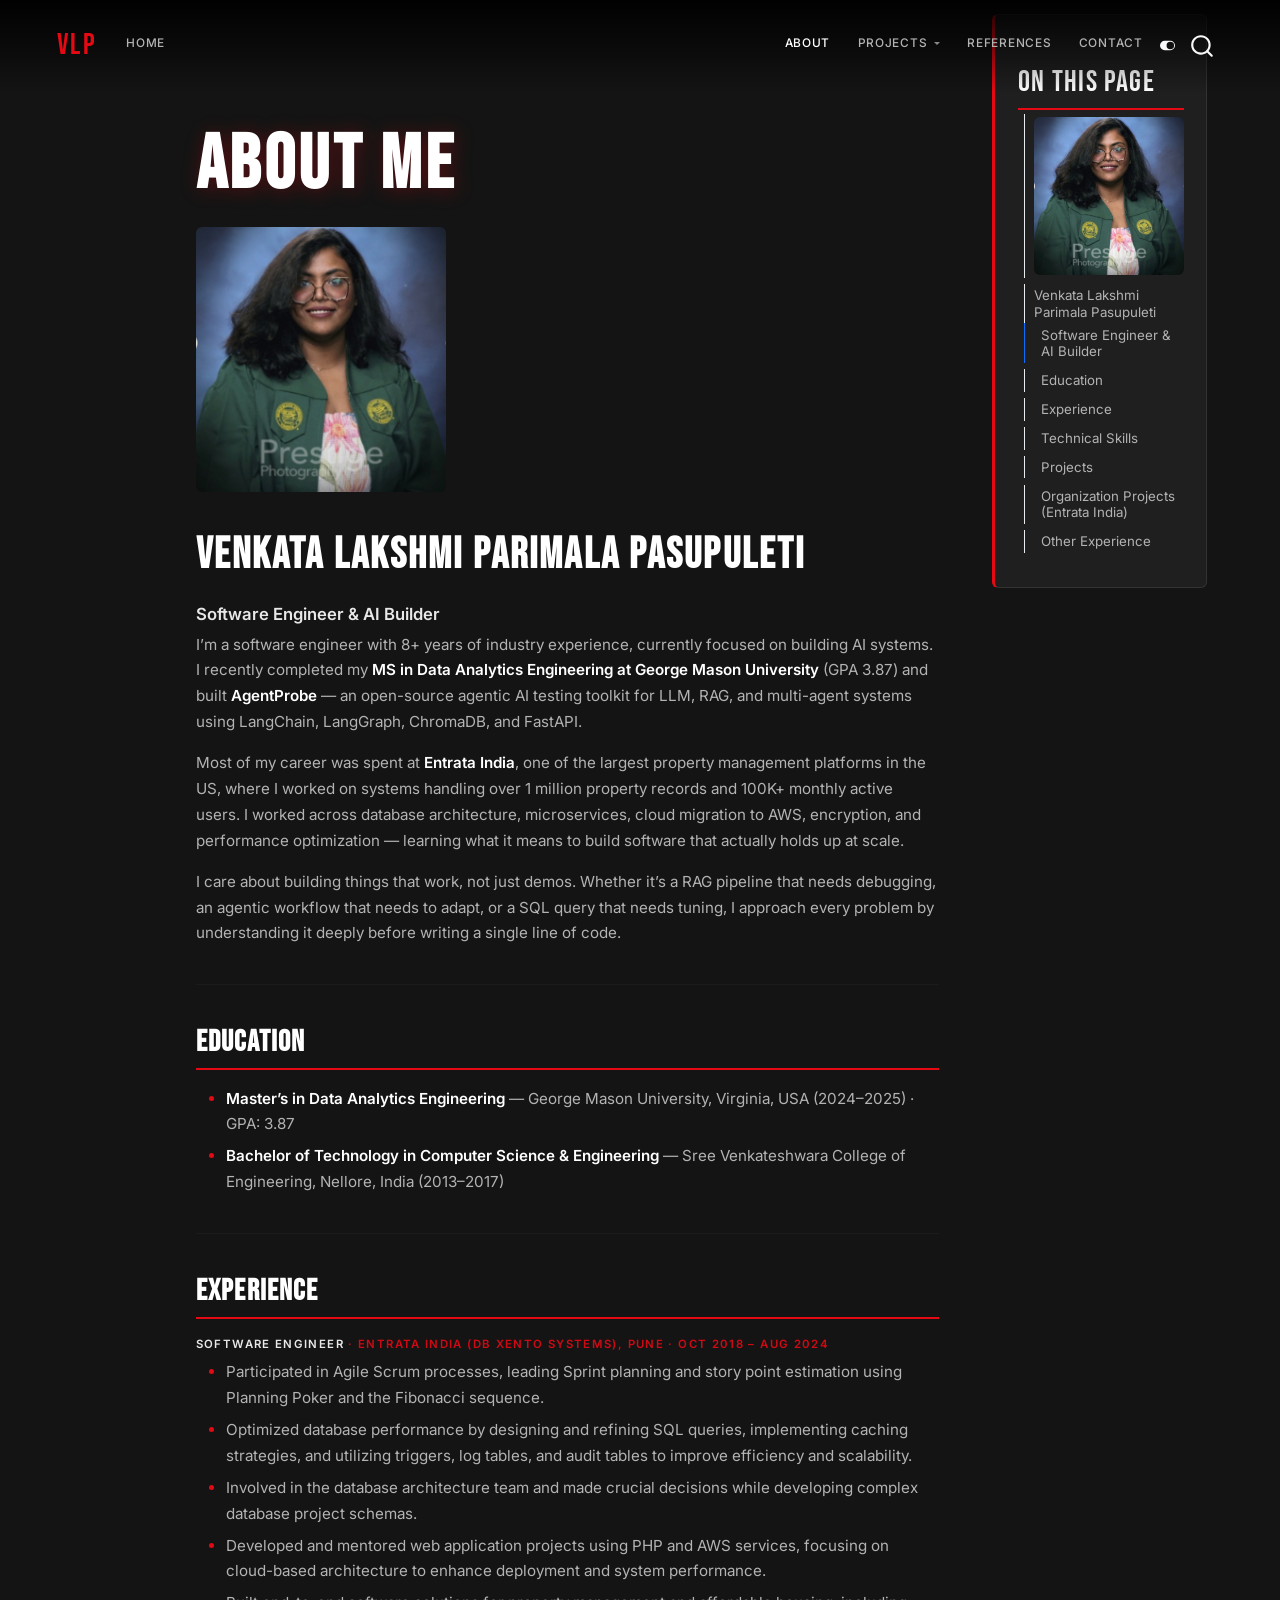
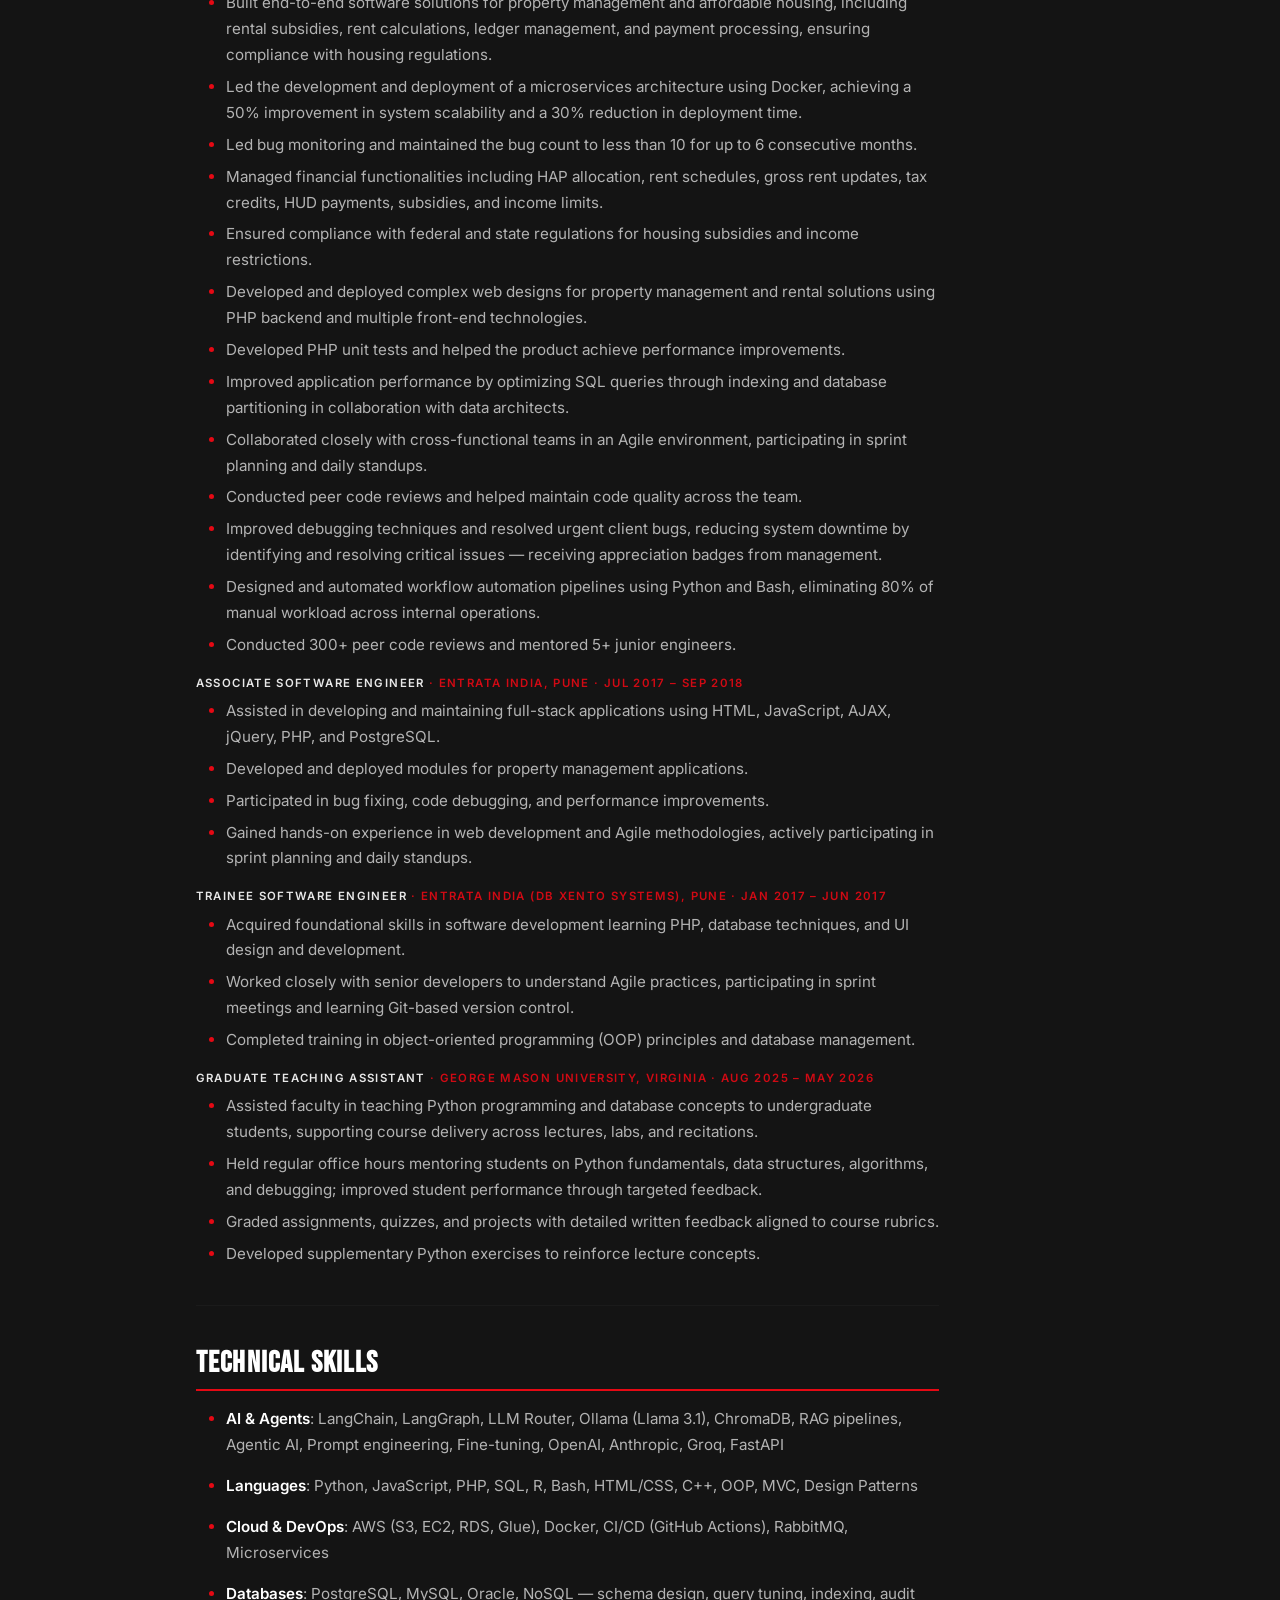
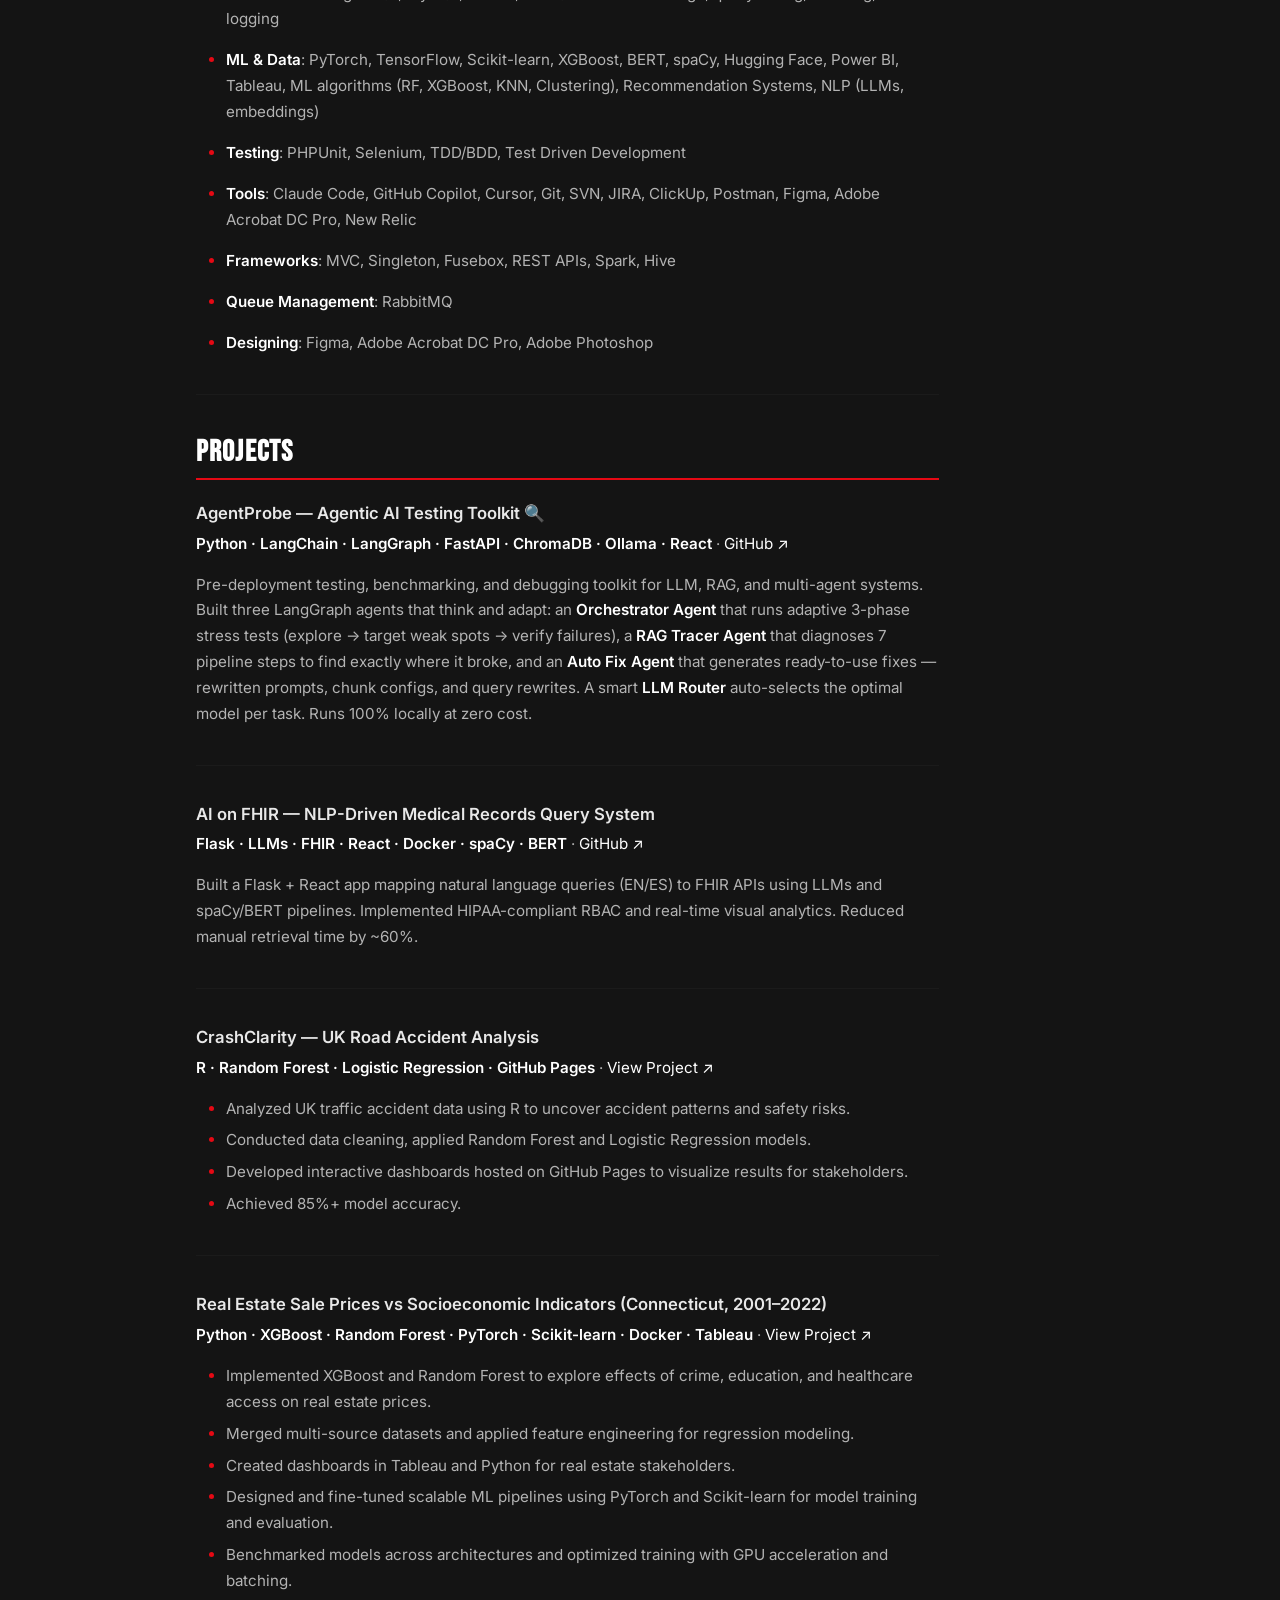
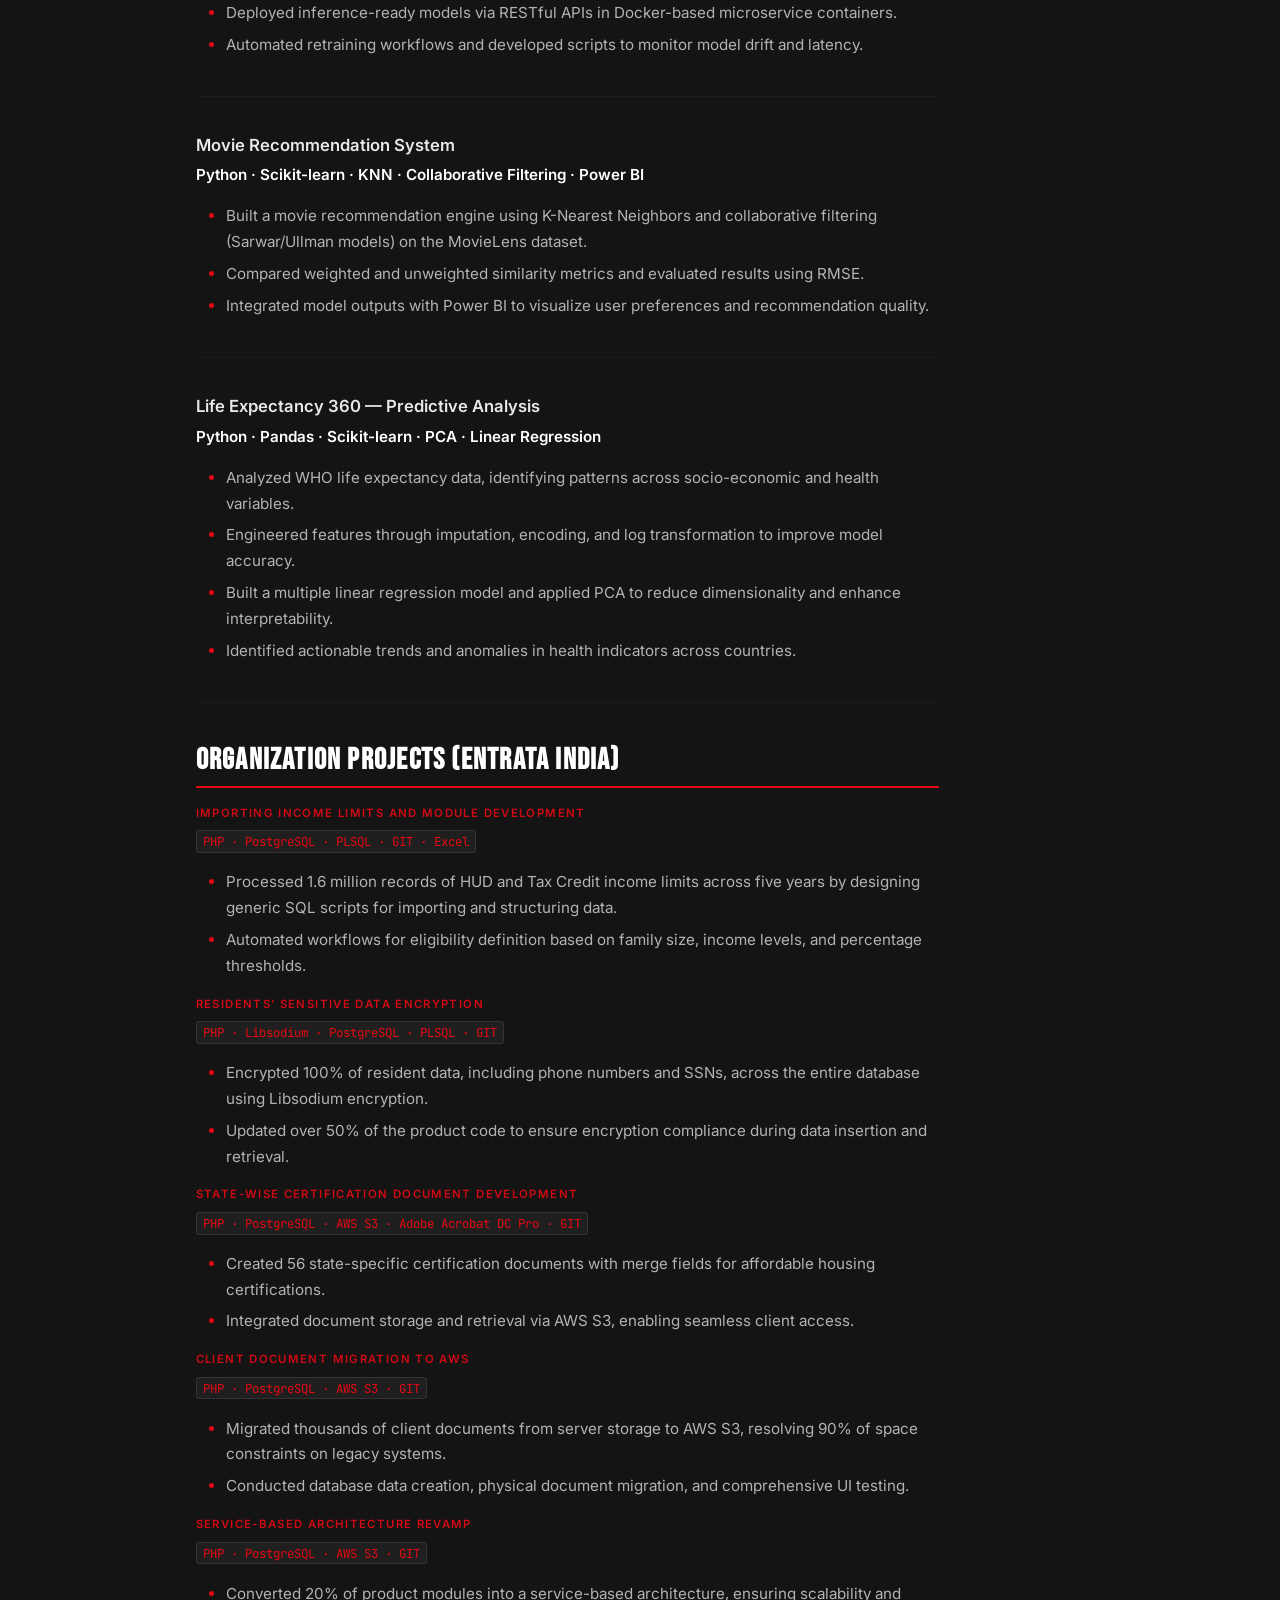
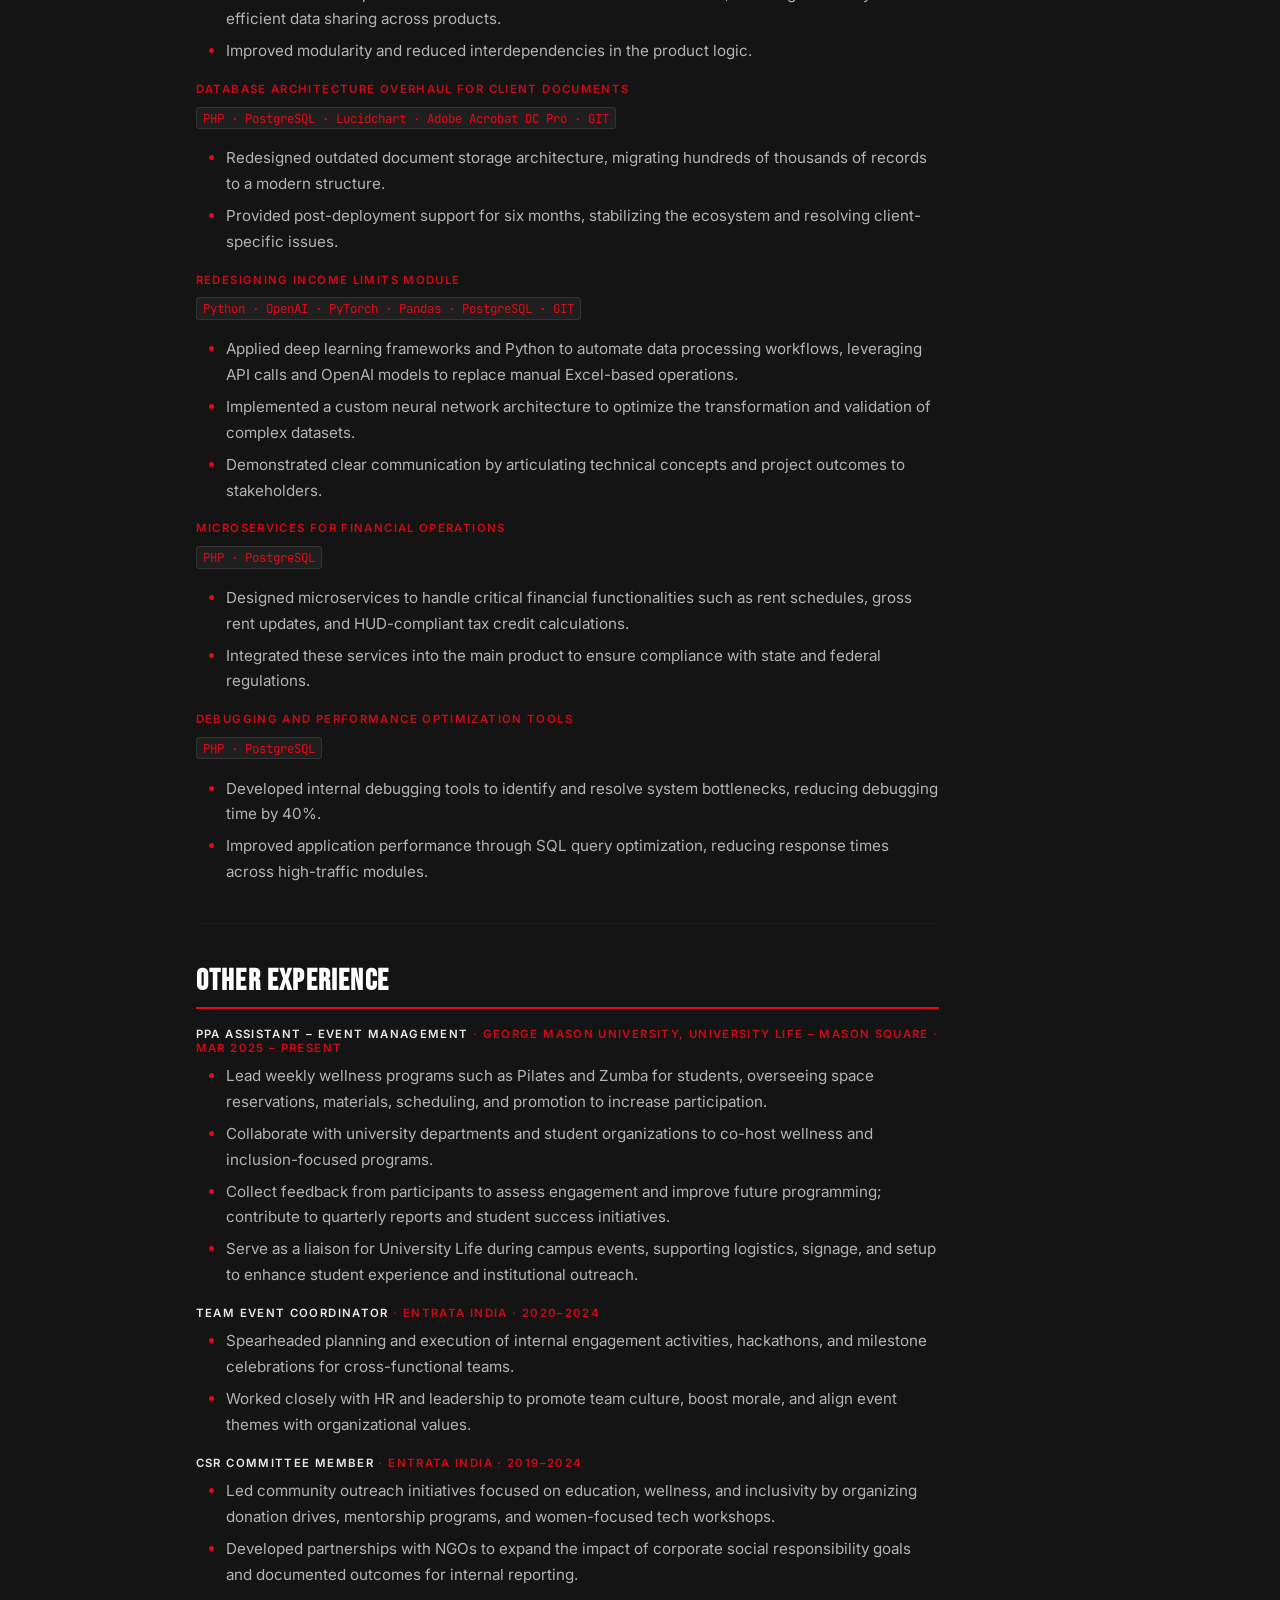
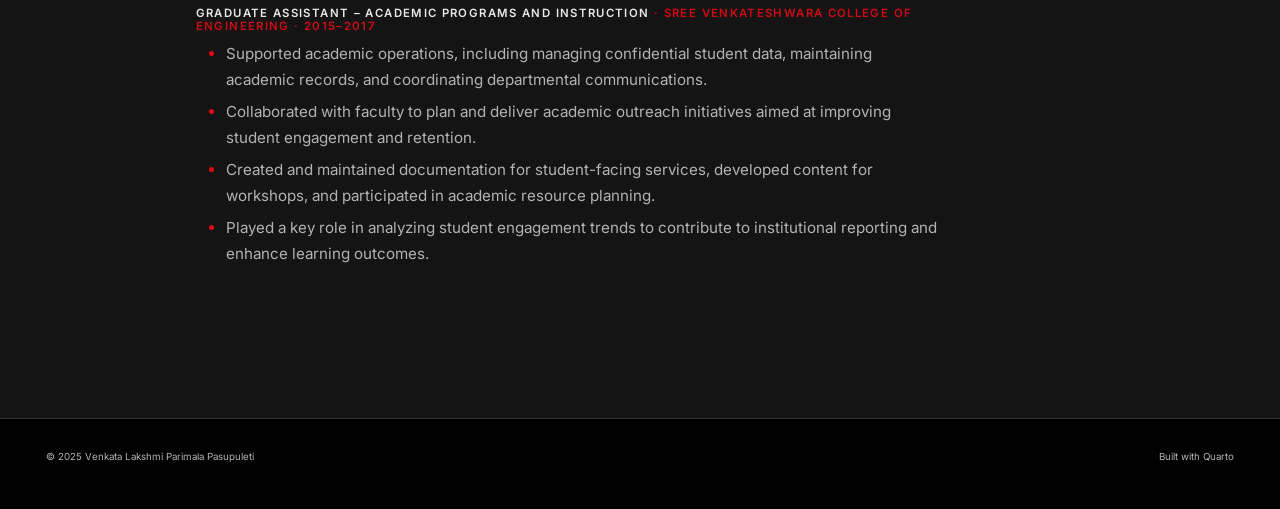
==== commit 94ac27f8: "project changes project changes" ====
--- a/docs/about.html
+++ b/docs/about.html
@@ -7,7 +7,7 @@
 <meta name="viewport" content="width=device-width, initial-scale=1.0, user-scalable=yes">
 
 
-<title>About Me – Venkata Lakshmi Parimala Pasupuleti</title>
+<title>About Me – VLP</title>
 <style>
 /* Default styles provided by pandoc.
 ** See https://pandoc.org/MANUAL.html#variables-for-html for config info.
@@ -33,16 +33,21 @@
 <script src="site_libs/quarto-search/fuse.min.js"></script>
 <script src="site_libs/quarto-search/quarto-search.js"></script>
 <meta name="quarto:offset" content="./">
+<link href="./images/myimage.jpg" rel="icon" type="image/jpeg">
 <script src="site_libs/quarto-html/quarto.js" type="module"></script>
 <script src="site_libs/quarto-html/tabsets/tabsets.js" type="module"></script>
 <script src="site_libs/quarto-html/popper.min.js"></script>
 <script src="site_libs/quarto-html/tippy.umd.min.js"></script>
 <script src="site_libs/quarto-html/anchor.min.js"></script>
 <link href="site_libs/quarto-html/tippy.css" rel="stylesheet">
-<link href="site_libs/quarto-html/quarto-syntax-highlighting-dark-f418161beb48e0141c760e455f12af2c.css" rel="stylesheet" id="quarto-text-highlighting-styles">
+<link href="site_libs/quarto-html/quarto-syntax-highlighting-dbc92dda8186f57fa2e333fbb71d6a9d.css" rel="stylesheet" class="quarto-color-scheme" id="quarto-text-highlighting-styles">
+<link href="site_libs/quarto-html/quarto-syntax-highlighting-dark-dbc92dda8186f57fa2e333fbb71d6a9d.css" rel="stylesheet" class="quarto-color-scheme quarto-color-alternate" id="quarto-text-highlighting-styles">
+<link href="site_libs/quarto-html/quarto-syntax-highlighting-dbc92dda8186f57fa2e333fbb71d6a9d.css" rel="stylesheet" class="quarto-color-scheme-extra" id="quarto-text-highlighting-styles">
 <script src="site_libs/bootstrap/bootstrap.min.js"></script>
 <link href="site_libs/bootstrap/bootstrap-icons.css" rel="stylesheet">
-<link href="site_libs/bootstrap/bootstrap-154016016ea6fa8cbe96bb341a88b476.min.css" rel="stylesheet" append-hash="true" id="quarto-bootstrap" data-mode="dark">
+<link href="site_libs/bootstrap/bootstrap-f359c76eebcb751ca8f6a763dfcaf068.min.css" rel="stylesheet" append-hash="true" class="quarto-color-scheme" id="quarto-bootstrap" data-mode="light">
+<link href="site_libs/bootstrap/bootstrap-dark-ee1acf71531af147f566b54c1d2030bc.min.css" rel="stylesheet" append-hash="true" class="quarto-color-scheme quarto-color-alternate" id="quarto-bootstrap" data-mode="dark">
+<link href="site_libs/bootstrap/bootstrap-f359c76eebcb751ca8f6a763dfcaf068.min.css" rel="stylesheet" append-hash="true" class="quarto-color-scheme-extra" id="quarto-bootstrap" data-mode="light">
 <script id="quarto-search-options" type="application/json">{
   "location": "navbar",
   "copy-button": false,
@@ -70,11 +75,172 @@
     "search-label": "Search"
   }
 }</script>
+<style>html{ scroll-behavior: smooth; }</style>
 
 
 </head>
 
-<body class="nav-fixed quarto-light">
+<body class="nav-fixed quarto-dark"><script id="quarto-html-before-body" type="application/javascript">
+    const toggleBodyColorMode = (bsSheetEl) => {
+      const mode = bsSheetEl.getAttribute("data-mode");
+      const bodyEl = window.document.querySelector("body");
+      if (mode === "dark") {
+        bodyEl.classList.add("quarto-dark");
+        bodyEl.classList.remove("quarto-light");
+      } else {
+        bodyEl.classList.add("quarto-light");
+        bodyEl.classList.remove("quarto-dark");
+      }
+    }
+    const toggleBodyColorPrimary = () => {
+      const bsSheetEl = window.document.querySelector("link#quarto-bootstrap:not([rel=disabled-stylesheet])");
+      if (bsSheetEl) {
+        toggleBodyColorMode(bsSheetEl);
+      }
+    }
+    const setColorSchemeToggle = (alternate) => {
+      const toggles = window.document.querySelectorAll('.quarto-color-scheme-toggle');
+      for (let i=0; i < toggles.length; i++) {
+        const toggle = toggles[i];
+        if (toggle) {
+          if (alternate) {
+            toggle.classList.add("alternate");
+          } else {
+            toggle.classList.remove("alternate");
+          }
+        }
+      }
+    };
+    const toggleColorMode = (alternate) => {
+      // Switch the stylesheets
+      const primaryStylesheets = window.document.querySelectorAll('link.quarto-color-scheme:not(.quarto-color-alternate)');
+      const alternateStylesheets = window.document.querySelectorAll('link.quarto-color-scheme.quarto-color-alternate');
+      manageTransitions('#quarto-margin-sidebar .nav-link', false);
+      if (alternate) {
+        // note: dark is layered on light, we don't disable primary!
+        enableStylesheet(alternateStylesheets);
+        for (const sheetNode of alternateStylesheets) {
+          if (sheetNode.id === "quarto-bootstrap") {
+            toggleBodyColorMode(sheetNode);
+          }
+        }
+      } else {
+        disableStylesheet(alternateStylesheets);
+        enableStylesheet(primaryStylesheets)
+        toggleBodyColorPrimary();
+      }
+      manageTransitions('#quarto-margin-sidebar .nav-link', true);
+      // Switch the toggles
+      setColorSchemeToggle(alternate)
+      // Hack to workaround the fact that safari doesn't
+      // properly recolor the scrollbar when toggling (#1455)
+      if (navigator.userAgent.indexOf('Safari') > 0 && navigator.userAgent.indexOf('Chrome') == -1) {
+        manageTransitions("body", false);
+        window.scrollTo(0, 1);
+        setTimeout(() => {
+          window.scrollTo(0, 0);
+          manageTransitions("body", true);
+        }, 40);
+      }
+    }
+    const disableStylesheet = (stylesheets) => {
+      for (let i=0; i < stylesheets.length; i++) {
+        const stylesheet = stylesheets[i];
+        stylesheet.rel = 'disabled-stylesheet';
+      }
+    }
+    const enableStylesheet = (stylesheets) => {
+      for (let i=0; i < stylesheets.length; i++) {
+        const stylesheet = stylesheets[i];
+        if(stylesheet.rel !== 'stylesheet') { // for Chrome, which will still FOUC without this check
+          stylesheet.rel = 'stylesheet';
+        }
+      }
+    }
+    const manageTransitions = (selector, allowTransitions) => {
+      const els = window.document.querySelectorAll(selector);
+      for (let i=0; i < els.length; i++) {
+        const el = els[i];
+        if (allowTransitions) {
+          el.classList.remove('notransition');
+        } else {
+          el.classList.add('notransition');
+        }
+      }
+    }
+    const isFileUrl = () => {
+      return window.location.protocol === 'file:';
+    }
+    const hasAlternateSentinel = () => {
+      let styleSentinel = getColorSchemeSentinel();
+      if (styleSentinel !== null) {
+        return styleSentinel === "alternate";
+      } else {
+        return false;
+      }
+    }
+    const setStyleSentinel = (alternate) => {
+      const value = alternate ? "alternate" : "default";
+      if (!isFileUrl()) {
+        window.localStorage.setItem("quarto-color-scheme", value);
+      } else {
+        localAlternateSentinel = value;
+      }
+    }
+    const getColorSchemeSentinel = () => {
+      if (!isFileUrl()) {
+        const storageValue = window.localStorage.getItem("quarto-color-scheme");
+        return storageValue != null ? storageValue : localAlternateSentinel;
+      } else {
+        return localAlternateSentinel;
+      }
+    }
+    const toggleGiscusIfUsed = (isAlternate, darkModeDefault) => {
+      const baseTheme = document.querySelector('#giscus-base-theme')?.value ?? 'light';
+      const alternateTheme = document.querySelector('#giscus-alt-theme')?.value ?? 'dark';
+      let newTheme = '';
+      if(authorPrefersDark) {
+        newTheme = isAlternate ? baseTheme : alternateTheme;
+      } else {
+        newTheme = isAlternate ? alternateTheme : baseTheme;
+      }
+      const changeGiscusTheme = () => {
+        // From: https://github.com/giscus/giscus/issues/336
+        const sendMessage = (message) => {
+          const iframe = document.querySelector('iframe.giscus-frame');
+          if (!iframe) return;
+          iframe.contentWindow.postMessage({ giscus: message }, 'https://giscus.app');
+        }
+        sendMessage({
+          setConfig: {
+            theme: newTheme
+          }
+        });
+      }
+      const isGiscussLoaded = window.document.querySelector('iframe.giscus-frame') !== null;
+      if (isGiscussLoaded) {
+        changeGiscusTheme();
+      }
+    };
+    const authorPrefersDark = true;
+    const darkModeDefault = authorPrefersDark;
+    let localAlternateSentinel = darkModeDefault ? 'alternate' : 'default';
+    // Dark / light mode switch
+    window.quartoToggleColorScheme = () => {
+      // Read the current dark / light value
+      let toAlternate = !hasAlternateSentinel();
+      toggleColorMode(toAlternate);
+      setStyleSentinel(toAlternate);
+      toggleGiscusIfUsed(toAlternate, darkModeDefault);
+      window.dispatchEvent(new Event('resize'));
+    };
+    // Switch to dark mode if need be
+    if (hasAlternateSentinel()) {
+      toggleColorMode(true);
+    } else {
+      toggleColorMode(false);
+    }
+  </script>
 
 <div id="quarto-search-results"></div>
   <header id="quarto-header" class="headroom fixed-top">
@@ -82,7 +248,7 @@
       <div class="navbar-container container-fluid">
       <div class="navbar-brand-container mx-auto">
     <a class="navbar-brand" href="./index.html">
-    <span class="navbar-title">Venkata Lakshmi Parimala Pasupuleti</span>
+    <span class="navbar-title">VLP</span>
     </a>
   </div>
             <div id="quarto-search" class="" title="Search"></div>
@@ -90,30 +256,56 @@
   <span class="navbar-toggler-icon"></span>
 </button>
           <div class="collapse navbar-collapse" id="navbarCollapse">
+            <ul class="navbar-nav navbar-nav-scroll me-auto">
+  <li class="nav-item">
+    <a class="nav-link" href="./index.html"> 
+<span class="menu-text">HOME</span></a>
+  </li>  
+</ul>
             <ul class="navbar-nav navbar-nav-scroll ms-auto">
   <li class="nav-item">
     <a class="nav-link active" href="./about.html" aria-current="page"> 
-<span class="menu-text">About</span></a>
+<span class="menu-text">ABOUT</span></a>
   </li>  
-  <li class="nav-item">
-    <a class="nav-link" href="./project_details.html"> 
-<span class="menu-text">Graduate Projects</span></a>
+  <li class="nav-item dropdown ">
+    <a class="nav-link dropdown-toggle" href="#" id="nav-menu-projects" role="link" data-bs-toggle="dropdown" aria-expanded="false">
+ <span class="menu-text">PROJECTS</span>
+    </a>
+    <ul class="dropdown-menu dropdown-menu-end" aria-labelledby="nav-menu-projects">    
+        <li>
+    <a class="dropdown-item" href="./project_agentprobe.html">
+ <span class="dropdown-text">AgentProbe — AI Testing Toolkit</span></a>
   </li>  
-  <li class="nav-item">
-    <a class="nav-link" href="./project_source_code.html"> 
-<span class="menu-text">Project source code</span></a>
+        <li>
+    <a class="dropdown-item" href="./project_aifhir.html">
+ <span class="dropdown-text">AI on FHIR — Medical NLP</span></a>
   </li>  
+        <li>
+    <a class="dropdown-item" href="./project_crashclarity.html">
+ <span class="dropdown-text">CrashClarity — UK Road Safety</span></a>
+  </li>  
+        <li>
+    <a class="dropdown-item" href="./project_suicide_rates.html">
+ <span class="dropdown-text">Global Suicide Rates Analysis</span></a>
+  </li>  
+        <li>
+    <a class="dropdown-item" href="./project_realestate.html">
+ <span class="dropdown-text">Real Estate vs Socioeconomics</span></a>
+  </li>  
+    </ul>
+  </li>
   <li class="nav-item">
     <a class="nav-link" href="./References.html"> 
-<span class="menu-text">References</span></a>
+<span class="menu-text">REFERENCES</span></a>
   </li>  
   <li class="nav-item">
     <a class="nav-link" href="./contact.html"> 
-<span class="menu-text">Contact</span></a>
+<span class="menu-text">CONTACT</span></a>
   </li>  
 </ul>
           </div> <!-- /navcollapse -->
             <div class="quarto-navbar-tools">
+  <a href="" class="quarto-color-scheme-toggle quarto-navigation-tool  px-1" onclick="window.quartoToggleColorScheme(); return false;" title="Toggle dark mode"><i class="bi"></i></a>
 </div>
       </div> <!-- /container-fluid -->
     </nav>
@@ -124,7 +316,7 @@
 <!-- margin-sidebar -->
     <div id="quarto-margin-sidebar" class="sidebar margin-sidebar">
         <nav id="TOC" role="doc-toc" class="toc-active">
-    <h2 id="toc-title">On this page</h2>
+    <h2 id="toc-title">ON THIS PAGE</h2>
    
   <ul>
   <li><a href="#section" id="toc-section" class="nav-link active" data-scroll-target="#section"><img src="images/IMG_0892.jpeg" class="img-fluid" width="250"></a></li>
@@ -152,6 +344,7 @@
 <!-- main -->
 <main class="content" id="quarto-document-content">
 
+
 <header id="title-block-header" class="quarto-title-block default">
 <div class="quarto-title">
 <h1 class="title">About Me</h1>
@@ -439,6 +632,19 @@
 </main> <!-- /main -->
 <script id="quarto-html-after-body" type="application/javascript">
   window.document.addEventListener("DOMContentLoaded", function (event) {
+    // Ensure there is a toggle, if there isn't float one in the top right
+    if (window.document.querySelector('.quarto-color-scheme-toggle') === null) {
+      const a = window.document.createElement('a');
+      a.classList.add('top-right');
+      a.classList.add('quarto-color-scheme-toggle');
+      a.href = "";
+      a.onclick = function() { try { window.quartoToggleColorScheme(); } catch {} return false; };
+      const i = window.document.createElement("i");
+      i.classList.add('bi');
+      a.appendChild(i);
+      window.document.body.appendChild(a);
+    }
+    setColorSchemeToggle(hasAlternateSentinel())
     const icon = "";
     const anchorJS = new window.AnchorJS();
     anchorJS.options = {
@@ -524,6 +730,11 @@
           if (link.dataset.originalHref !== undefined) {
             link.href = link.dataset.originalHref;
           }
+            // target, if specified
+            link.setAttribute("target", "_blank");
+            if (link.getAttribute("rel") === null) {
+              link.setAttribute("rel", "noopener");
+            }
         }
       }
     function tippyHover(el, contentFn, onTriggerFn, onUntriggerFn) {
@@ -838,8 +1049,22 @@
   });
   </script>
 </div> <!-- /content -->
-
-
-
-
+<footer class="footer">
+  <div class="nav-footer">
+    <div class="nav-footer-left">
+<p>© 2025 Venkata Lakshmi Parimala Pasupuleti</p>
+</div>   
+    <div class="nav-footer-center">
+      &nbsp;
+    </div>
+    <div class="nav-footer-right">
+<p>Built with Quarto</p>
+</div>
+  </div>
+</footer>
+
+
+
+
+<script src="site_libs/quarto-html/zenscroll-min.js"></script>
 </body></html>
--- a/docs/site_libs/quarto-html/tippy.css
+++ b/docs/site_libs/quarto-html/tippy.css
@@ -0,0 +1 @@
+.tippy-box[data-animation=fade][data-state=hidden]{opacity:0}[data-tippy-root]{max-width:calc(100vw - 10px)}.tippy-box{position:relative;background-color:#333;color:#fff;border-radius:4px;font-size:14px;line-height:1.4;white-space:normal;outline:0;transition-property:transform,visibility,opacity}.tippy-box[data-placement^=top]>.tippy-arrow{bottom:0}.tippy-box[data-placement^=top]>.tippy-arrow:before{bottom:-7px;left:0;border-width:8px 8px 0;border-top-color:initial;transform-origin:center top}.tippy-box[data-placement^=bottom]>.tippy-arrow{top:0}.tippy-box[data-placement^=bottom]>.tippy-arrow:before{top:-7px;left:0;border-width:0 8px 8px;border-bottom-color:initial;transform-origin:center bottom}.tippy-box[data-placement^=left]>.tippy-arrow{right:0}.tippy-box[data-placement^=left]>.tippy-arrow:before{border-width:8px 0 8px 8px;border-left-color:initial;right:-7px;transform-origin:center left}.tippy-box[data-placement^=right]>.tippy-arrow{left:0}.tippy-box[data-placement^=right]>.tippy-arrow:before{left:-7px;border-width:8px 8px 8px 0;border-right-color:initial;transform-origin:center right}.tippy-box[data-inertia][data-state=visible]{transition-timing-function:cubic-bezier(.54,1.5,.38,1.11)}.tippy-arrow{width:16px;height:16px;color:#333}.tippy-arrow:before{content:"";position:absolute;border-color:transparent;border-style:solid}.tippy-content{position:relative;padding:5px 9px;z-index:1}
--- a/docs/site_libs/quarto-html/quarto-syntax-highlighting-dbc92dda8186f57fa2e333fbb71d6a9d.css
+++ b/docs/site_libs/quarto-html/quarto-syntax-highlighting-dbc92dda8186f57fa2e333fbb71d6a9d.css
@@ -0,0 +1,210 @@
+/* quarto syntax highlight colors */
+:root {
+  --quarto-hl-al-color: #ff5555;
+  --quarto-hl-an-color: #6a737d;
+  --quarto-hl-at-color: #f97583;
+  --quarto-hl-bn-color: #79b8ff;
+  --quarto-hl-bu-color: #f97583;
+  --quarto-hl-ch-color: #9ecbff;
+  --quarto-hl-co-color: #6a737d;
+  --quarto-hl-cv-color: #6a737d;
+  --quarto-hl-cn-color: #79b8ff;
+  --quarto-hl-cf-color: #f97583;
+  --quarto-hl-dt-color: #f97583;
+  --quarto-hl-dv-color: #79b8ff;
+  --quarto-hl-do-color: #6a737d;
+  --quarto-hl-er-color: #ff5555;
+  --quarto-hl-ex-color: #f97583;
+  --quarto-hl-fl-color: #79b8ff;
+  --quarto-hl-fu-color: #b392f0;
+  --quarto-hl-im-color: #9ecbff;
+  --quarto-hl-in-color: #6a737d;
+  --quarto-hl-kw-color: #f97583;
+  --quarto-hl-op-color: #e1e4e8;
+  --quarto-hl-pp-color: #f97583;
+  --quarto-hl-re-color: #6a737d;
+  --quarto-hl-sc-color: #79b8ff;
+  --quarto-hl-ss-color: #9ecbff;
+  --quarto-hl-st-color: #9ecbff;
+  --quarto-hl-va-color: #ffab70;
+  --quarto-hl-vs-color: #9ecbff;
+  --quarto-hl-wa-color: #ff5555;
+}
+
+/* other quarto variables */
+:root {
+  --quarto-font-monospace: SFMono-Regular, Menlo, Monaco, Consolas, "Liberation Mono", "Courier New", monospace;
+}
+
+/* syntax highlight based on Pandoc's rules */
+pre > code.sourceCode > span {
+  color: #e1e4e8;
+}
+
+code.sourceCode > span {
+  color: #e1e4e8;
+}
+
+div.sourceCode,
+div.sourceCode pre.sourceCode {
+  color: #e1e4e8;
+}
+
+/* Normal */
+code span {
+  color: #e1e4e8;
+}
+
+/* Alert */
+code span.al {
+  font-weight: bold;
+  color: #ff5555;
+}
+
+/* Annotation */
+code span.an {
+  color: #6a737d;
+}
+
+/* Attribute */
+code span.at {
+  color: #f97583;
+}
+
+/* BaseN */
+code span.bn {
+  color: #79b8ff;
+}
+
+/* BuiltIn */
+code span.bu {
+  color: #f97583;
+}
+
+/* ControlFlow */
+code span.cf {
+  color: #f97583;
+}
+
+/* Char */
+code span.ch {
+  color: #9ecbff;
+}
+
+/* Constant */
+code span.cn {
+  color: #79b8ff;
+}
+
+/* Comment */
+code span.co {
+  color: #6a737d;
+}
+
+/* CommentVar */
+code span.cv {
+  color: #6a737d;
+}
+
+/* Documentation */
+code span.do {
+  color: #6a737d;
+}
+
+/* DataType */
+code span.dt {
+  color: #f97583;
+}
+
+/* DecVal */
+code span.dv {
+  color: #79b8ff;
+}
+
+/* Error */
+code span.er {
+  color: #ff5555;
+  text-decoration: underline;
+}
+
+/* Extension */
+code span.ex {
+  font-weight: bold;
+  color: #f97583;
+}
+
+/* Float */
+code span.fl {
+  color: #79b8ff;
+}
+
+/* Function */
+code span.fu {
+  color: #b392f0;
+}
+
+/* Import */
+code span.im {
+  color: #9ecbff;
+}
+
+/* Information */
+code span.in {
+  color: #6a737d;
+}
+
+/* Keyword */
+code span.kw {
+  color: #f97583;
+}
+
+/* Operator */
+code span.op {
+  color: #e1e4e8;
+}
+
+/* Preprocessor */
+code span.pp {
+  color: #f97583;
+}
+
+/* RegionMarker */
+code span.re {
+  color: #6a737d;
+}
+
+/* SpecialChar */
+code span.sc {
+  color: #79b8ff;
+}
+
+/* SpecialString */
+code span.ss {
+  color: #9ecbff;
+}
+
+/* String */
+code span.st {
+  color: #9ecbff;
+}
+
+/* Variable */
+code span.va {
+  color: #ffab70;
+}
+
+/* VerbatimString */
+code span.vs {
+  color: #9ecbff;
+}
+
+/* Warning */
+code span.wa {
+  color: #ff5555;
+}
+
+.prevent-inlining {
+  content: "</";
+}
+
+/*# sourceMappingURL=5b44f16740065ab3ac5bade16adfc271.css.map */
--- a/docs/site_libs/quarto-html/quarto-syntax-highlighting-dark-dbc92dda8186f57fa2e333fbb71d6a9d.css
+++ b/docs/site_libs/quarto-html/quarto-syntax-highlighting-dark-dbc92dda8186f57fa2e333fbb71d6a9d.css
@@ -0,0 +1,210 @@
+/* quarto syntax highlight colors */
+:root {
+  --quarto-hl-al-color: #ff5555;
+  --quarto-hl-an-color: #6a737d;
+  --quarto-hl-at-color: #f97583;
+  --quarto-hl-bn-color: #79b8ff;
+  --quarto-hl-bu-color: #f97583;
+  --quarto-hl-ch-color: #9ecbff;
+  --quarto-hl-co-color: #6a737d;
+  --quarto-hl-cv-color: #6a737d;
+  --quarto-hl-cn-color: #79b8ff;
+  --quarto-hl-cf-color: #f97583;
+  --quarto-hl-dt-color: #f97583;
+  --quarto-hl-dv-color: #79b8ff;
+  --quarto-hl-do-color: #6a737d;
+  --quarto-hl-er-color: #ff5555;
+  --quarto-hl-ex-color: #f97583;
+  --quarto-hl-fl-color: #79b8ff;
+  --quarto-hl-fu-color: #b392f0;
+  --quarto-hl-im-color: #9ecbff;
+  --quarto-hl-in-color: #6a737d;
+  --quarto-hl-kw-color: #f97583;
+  --quarto-hl-op-color: #e1e4e8;
+  --quarto-hl-pp-color: #f97583;
+  --quarto-hl-re-color: #6a737d;
+  --quarto-hl-sc-color: #79b8ff;
+  --quarto-hl-ss-color: #9ecbff;
+  --quarto-hl-st-color: #9ecbff;
+  --quarto-hl-va-color: #ffab70;
+  --quarto-hl-vs-color: #9ecbff;
+  --quarto-hl-wa-color: #ff5555;
+}
+
+/* other quarto variables */
+:root {
+  --quarto-font-monospace: SFMono-Regular, Menlo, Monaco, Consolas, "Liberation Mono", "Courier New", monospace;
+}
+
+/* syntax highlight based on Pandoc's rules */
+pre > code.sourceCode > span {
+  color: #e1e4e8;
+}
+
+code.sourceCode > span {
+  color: #e1e4e8;
+}
+
+div.sourceCode,
+div.sourceCode pre.sourceCode {
+  color: #e1e4e8;
+}
+
+/* Normal */
+code span {
+  color: #e1e4e8;
+}
+
+/* Alert */
+code span.al {
+  font-weight: bold;
+  color: #ff5555;
+}
+
+/* Annotation */
+code span.an {
+  color: #6a737d;
+}
+
+/* Attribute */
+code span.at {
+  color: #f97583;
+}
+
+/* BaseN */
+code span.bn {
+  color: #79b8ff;
+}
+
+/* BuiltIn */
+code span.bu {
+  color: #f97583;
+}
+
+/* ControlFlow */
+code span.cf {
+  color: #f97583;
+}
+
+/* Char */
+code span.ch {
+  color: #9ecbff;
+}
+
+/* Constant */
+code span.cn {
+  color: #79b8ff;
+}
+
+/* Comment */
+code span.co {
+  color: #6a737d;
+}
+
+/* CommentVar */
+code span.cv {
+  color: #6a737d;
+}
+
+/* Documentation */
+code span.do {
+  color: #6a737d;
+}
+
+/* DataType */
+code span.dt {
+  color: #f97583;
+}
+
+/* DecVal */
+code span.dv {
+  color: #79b8ff;
+}
+
+/* Error */
+code span.er {
+  color: #ff5555;
+  text-decoration: underline;
+}
+
+/* Extension */
+code span.ex {
+  font-weight: bold;
+  color: #f97583;
+}
+
+/* Float */
+code span.fl {
+  color: #79b8ff;
+}
+
+/* Function */
+code span.fu {
+  color: #b392f0;
+}
+
+/* Import */
+code span.im {
+  color: #9ecbff;
+}
+
+/* Information */
+code span.in {
+  color: #6a737d;
+}
+
+/* Keyword */
+code span.kw {
+  color: #f97583;
+}
+
+/* Operator */
+code span.op {
+  color: #e1e4e8;
+}
+
+/* Preprocessor */
+code span.pp {
+  color: #f97583;
+}
+
+/* RegionMarker */
+code span.re {
+  color: #6a737d;
+}
+
+/* SpecialChar */
+code span.sc {
+  color: #79b8ff;
+}
+
+/* SpecialString */
+code span.ss {
+  color: #9ecbff;
+}
+
+/* String */
+code span.st {
+  color: #9ecbff;
+}
+
+/* Variable */
+code span.va {
+  color: #ffab70;
+}
+
+/* VerbatimString */
+code span.vs {
+  color: #9ecbff;
+}
+
+/* Warning */
+code span.wa {
+  color: #ff5555;
+}
+
+.prevent-inlining {
+  content: "</";
+}
+
+/*# sourceMappingURL=5b44f16740065ab3ac5bade16adfc271.css.map */
--- a/docs/site_libs/quarto-html/quarto-syntax-highlighting-dbc92dda8186f57fa2e333fbb71d6a9d.css
+++ b/docs/site_libs/quarto-html/quarto-syntax-highlighting-dbc92dda8186f57fa2e333fbb71d6a9d.css
@@ -0,0 +1,210 @@
+/* quarto syntax highlight colors */
+:root {
+  --quarto-hl-al-color: #ff5555;
+  --quarto-hl-an-color: #6a737d;
+  --quarto-hl-at-color: #f97583;
+  --quarto-hl-bn-color: #79b8ff;
+  --quarto-hl-bu-color: #f97583;
+  --quarto-hl-ch-color: #9ecbff;
+  --quarto-hl-co-color: #6a737d;
+  --quarto-hl-cv-color: #6a737d;
+  --quarto-hl-cn-color: #79b8ff;
+  --quarto-hl-cf-color: #f97583;
+  --quarto-hl-dt-color: #f97583;
+  --quarto-hl-dv-color: #79b8ff;
+  --quarto-hl-do-color: #6a737d;
+  --quarto-hl-er-color: #ff5555;
+  --quarto-hl-ex-color: #f97583;
+  --quarto-hl-fl-color: #79b8ff;
+  --quarto-hl-fu-color: #b392f0;
+  --quarto-hl-im-color: #9ecbff;
+  --quarto-hl-in-color: #6a737d;
+  --quarto-hl-kw-color: #f97583;
+  --quarto-hl-op-color: #e1e4e8;
+  --quarto-hl-pp-color: #f97583;
+  --quarto-hl-re-color: #6a737d;
+  --quarto-hl-sc-color: #79b8ff;
+  --quarto-hl-ss-color: #9ecbff;
+  --quarto-hl-st-color: #9ecbff;
+  --quarto-hl-va-color: #ffab70;
+  --quarto-hl-vs-color: #9ecbff;
+  --quarto-hl-wa-color: #ff5555;
+}
+
+/* other quarto variables */
+:root {
+  --quarto-font-monospace: SFMono-Regular, Menlo, Monaco, Consolas, "Liberation Mono", "Courier New", monospace;
+}
+
+/* syntax highlight based on Pandoc's rules */
+pre > code.sourceCode > span {
+  color: #e1e4e8;
+}
+
+code.sourceCode > span {
+  color: #e1e4e8;
+}
+
+div.sourceCode,
+div.sourceCode pre.sourceCode {
+  color: #e1e4e8;
+}
+
+/* Normal */
+code span {
+  color: #e1e4e8;
+}
+
+/* Alert */
+code span.al {
+  font-weight: bold;
+  color: #ff5555;
+}
+
+/* Annotation */
+code span.an {
+  color: #6a737d;
+}
+
+/* Attribute */
+code span.at {
+  color: #f97583;
+}
+
+/* BaseN */
+code span.bn {
+  color: #79b8ff;
+}
+
+/* BuiltIn */
+code span.bu {
+  color: #f97583;
+}
+
+/* ControlFlow */
+code span.cf {
+  color: #f97583;
+}
+
+/* Char */
+code span.ch {
+  color: #9ecbff;
+}
+
+/* Constant */
+code span.cn {
+  color: #79b8ff;
+}
+
+/* Comment */
+code span.co {
+  color: #6a737d;
+}
+
+/* CommentVar */
+code span.cv {
+  color: #6a737d;
+}
+
+/* Documentation */
+code span.do {
+  color: #6a737d;
+}
+
+/* DataType */
+code span.dt {
+  color: #f97583;
+}
+
+/* DecVal */
+code span.dv {
+  color: #79b8ff;
+}
+
+/* Error */
+code span.er {
+  color: #ff5555;
+  text-decoration: underline;
+}
+
+/* Extension */
+code span.ex {
+  font-weight: bold;
+  color: #f97583;
+}
+
+/* Float */
+code span.fl {
+  color: #79b8ff;
+}
+
+/* Function */
+code span.fu {
+  color: #b392f0;
+}
+
+/* Import */
+code span.im {
+  color: #9ecbff;
+}
+
+/* Information */
+code span.in {
+  color: #6a737d;
+}
+
+/* Keyword */
+code span.kw {
+  color: #f97583;
+}
+
+/* Operator */
+code span.op {
+  color: #e1e4e8;
+}
+
+/* Preprocessor */
+code span.pp {
+  color: #f97583;
+}
+
+/* RegionMarker */
+code span.re {
+  color: #6a737d;
+}
+
+/* SpecialChar */
+code span.sc {
+  color: #79b8ff;
+}
+
+/* SpecialString */
+code span.ss {
+  color: #9ecbff;
+}
+
+/* String */
+code span.st {
+  color: #9ecbff;
+}
+
+/* Variable */
+code span.va {
+  color: #ffab70;
+}
+
+/* VerbatimString */
+code span.vs {
+  color: #9ecbff;
+}
+
+/* Warning */
+code span.wa {
+  color: #ff5555;
+}
+
+.prevent-inlining {
+  content: "</";
+}
+
+/*# sourceMappingURL=5b44f16740065ab3ac5bade16adfc271.css.map */
